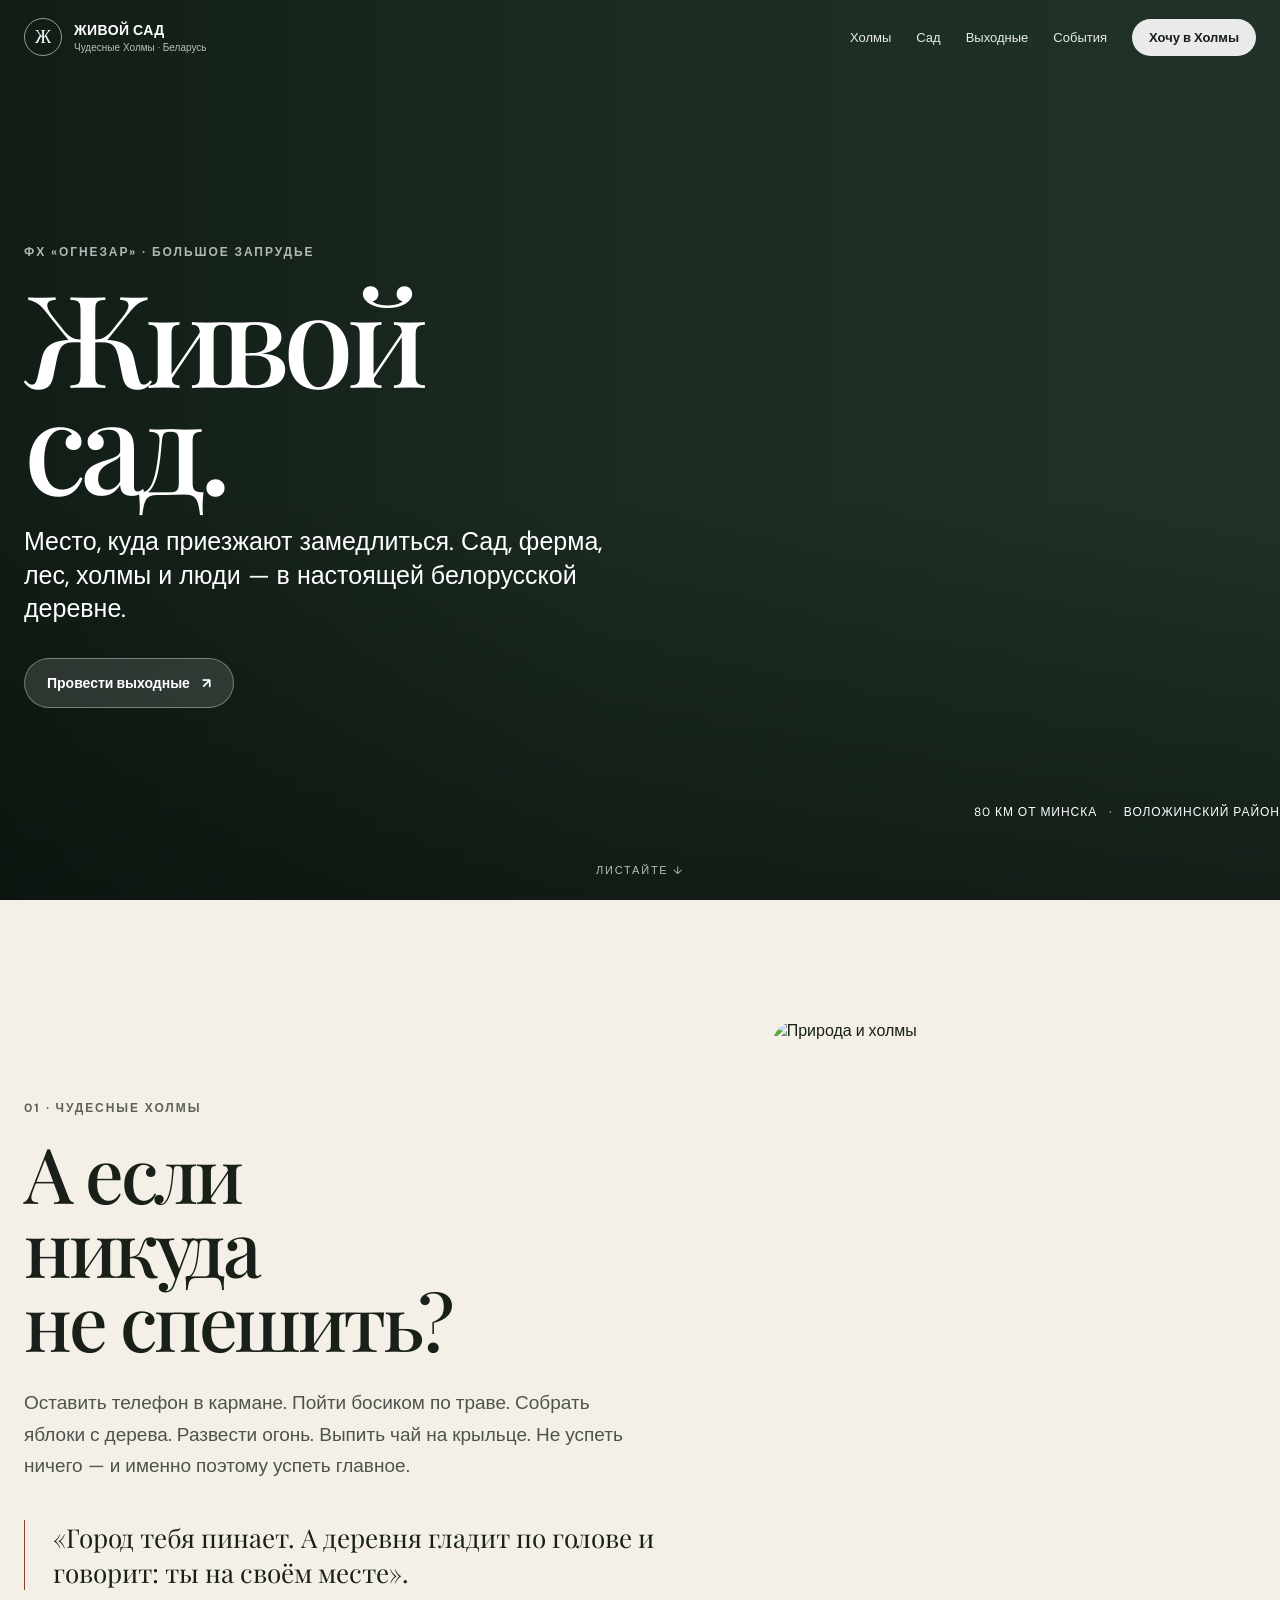
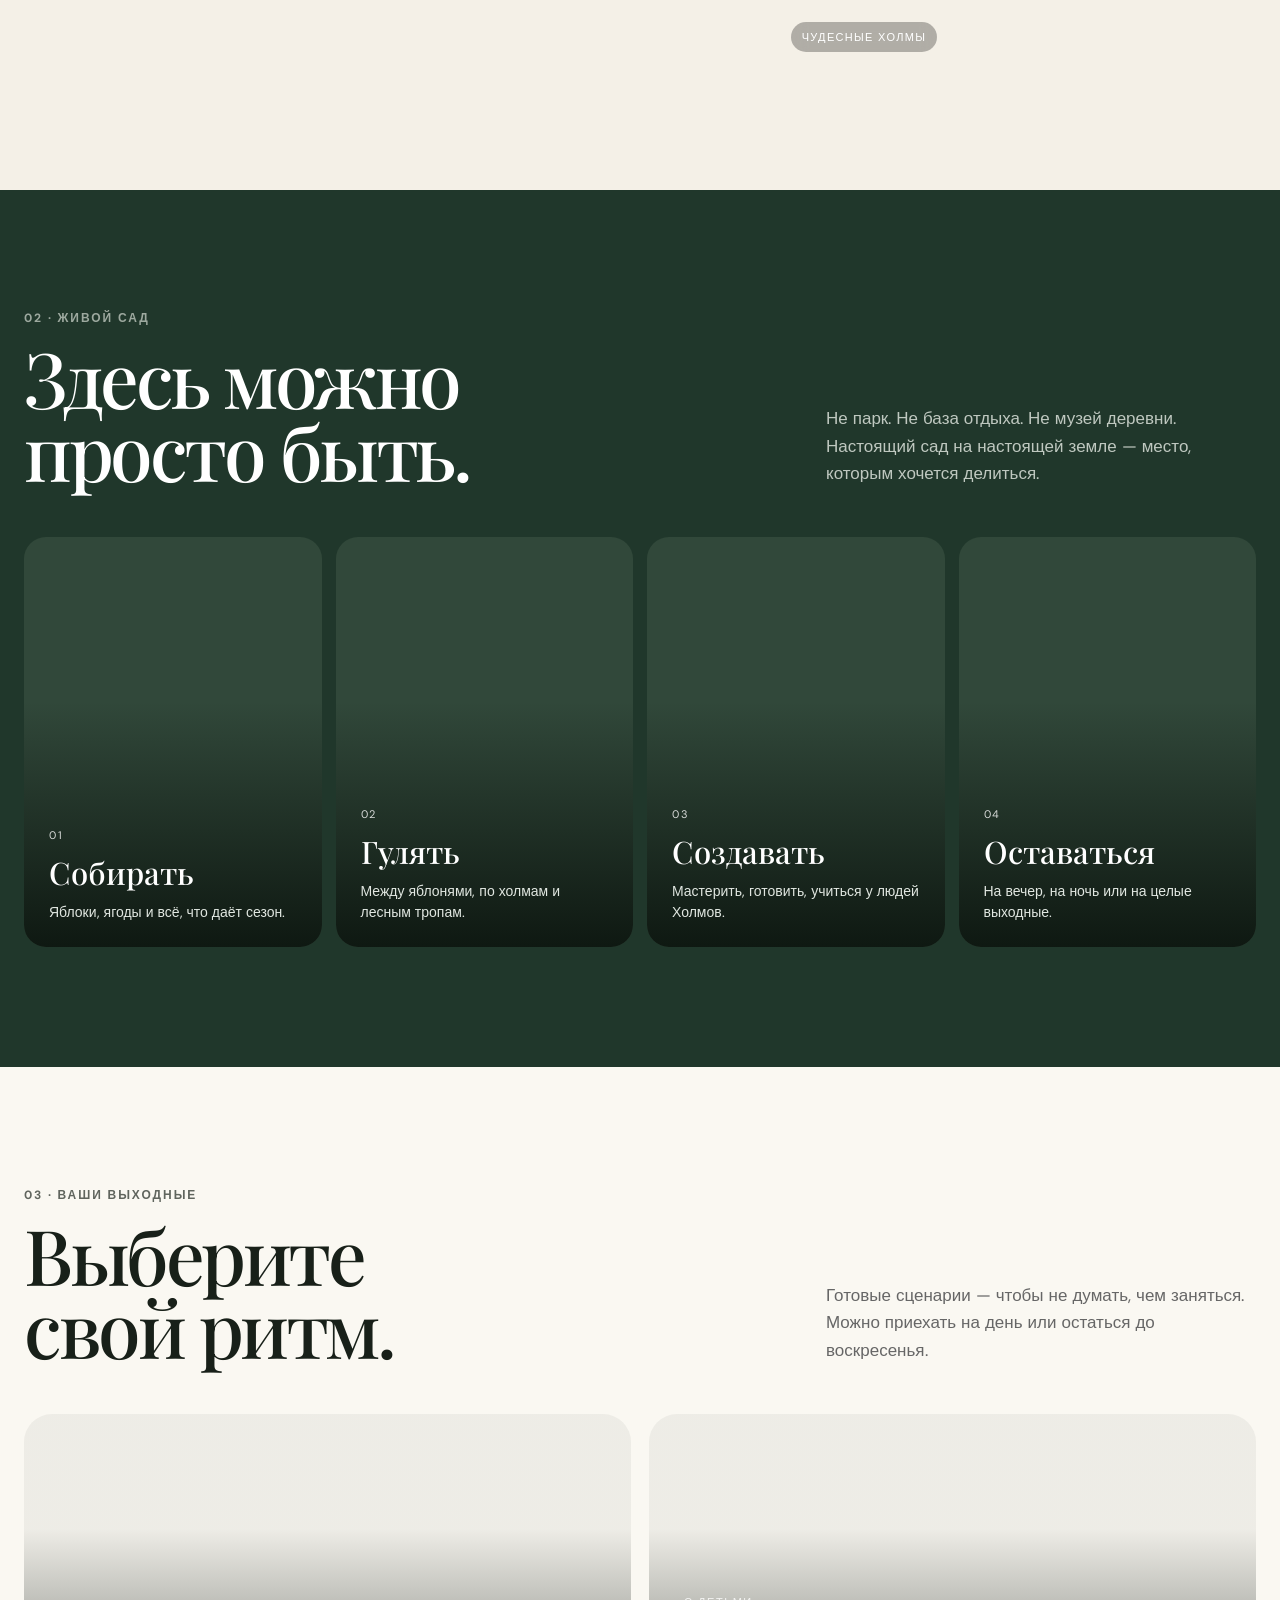
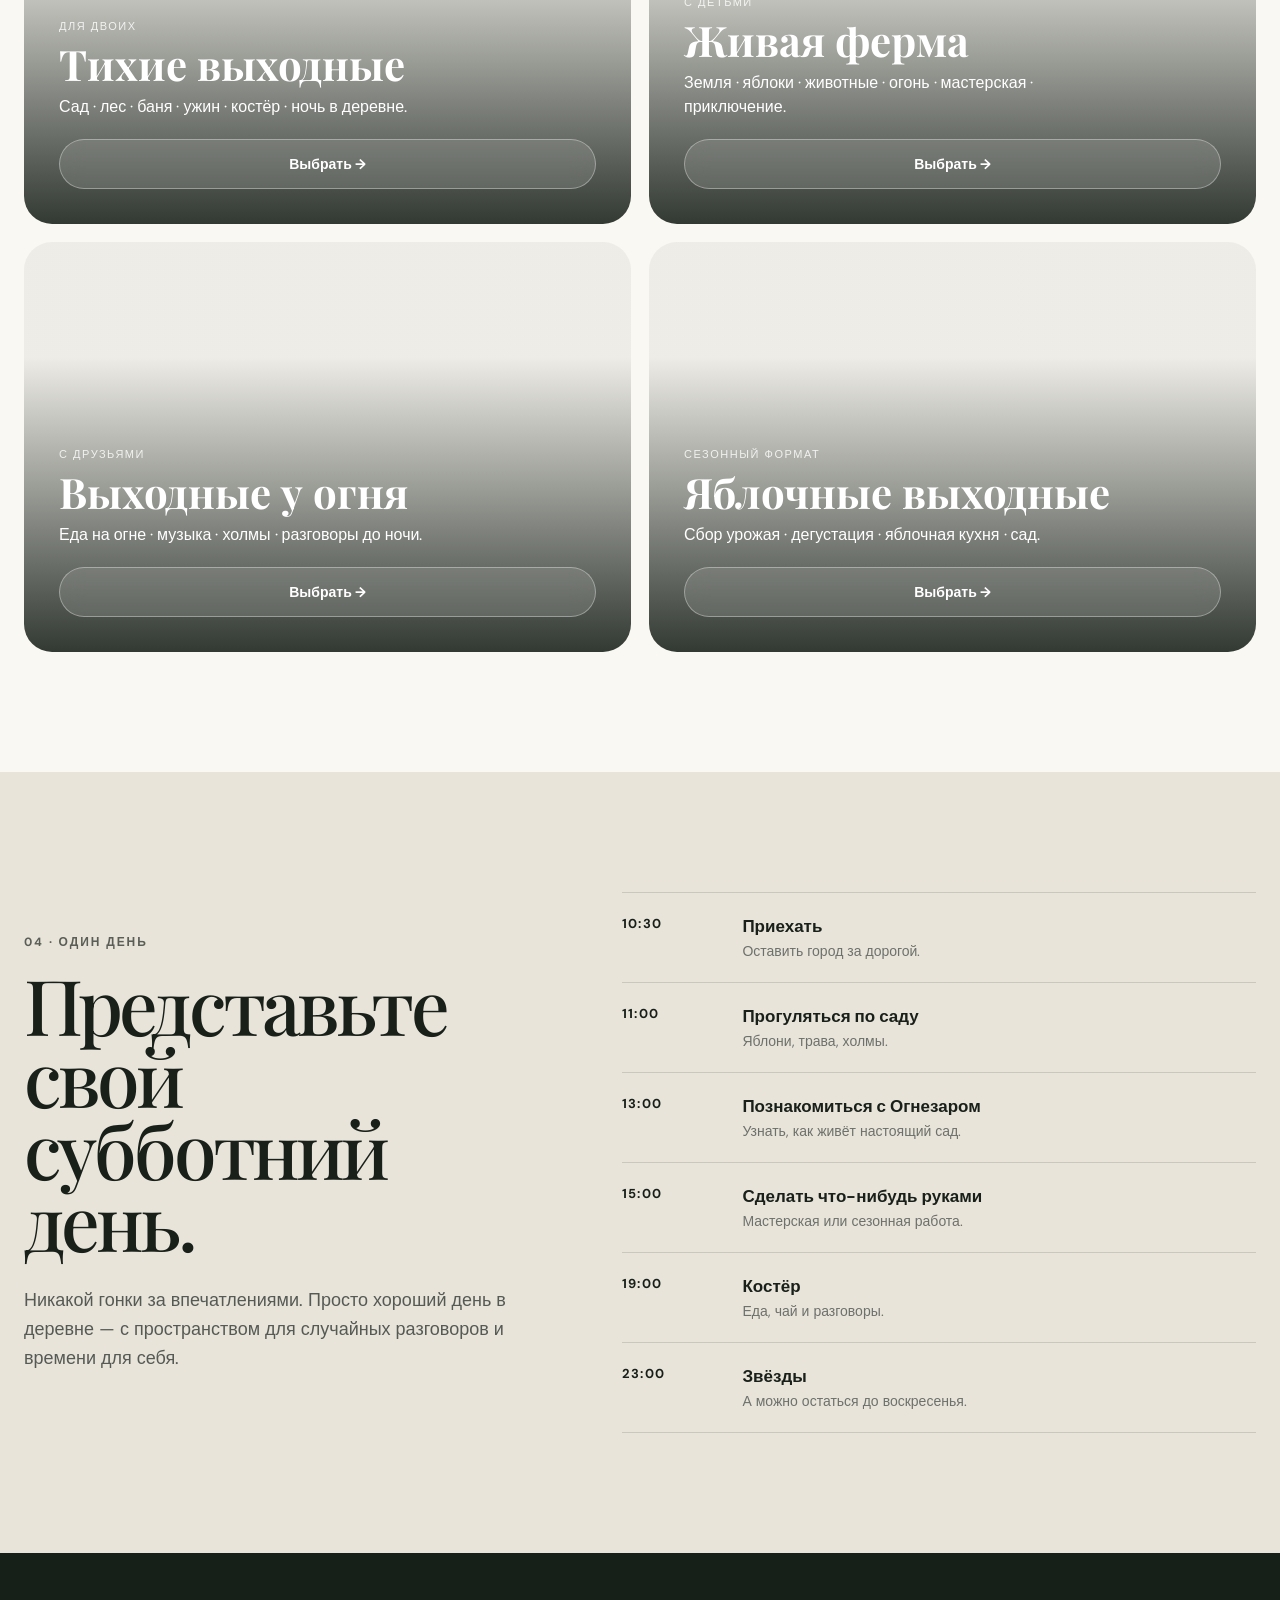
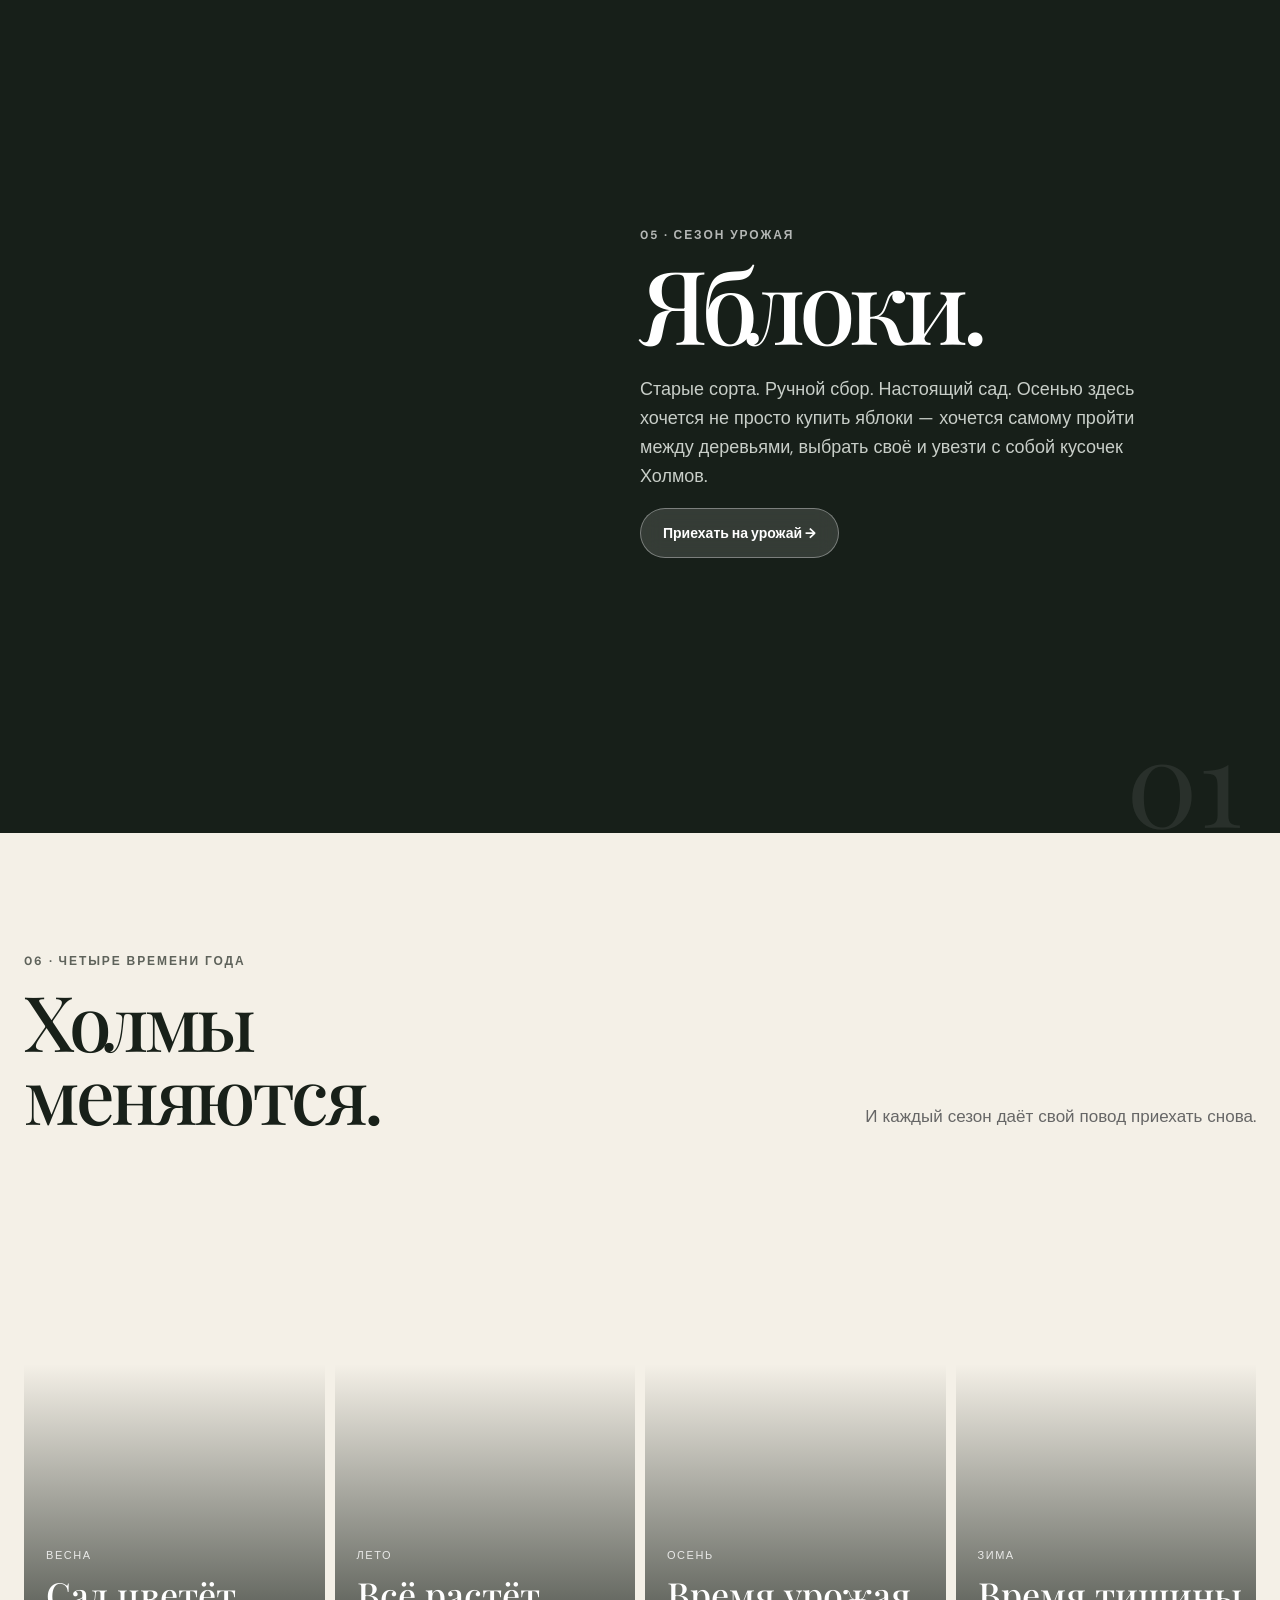
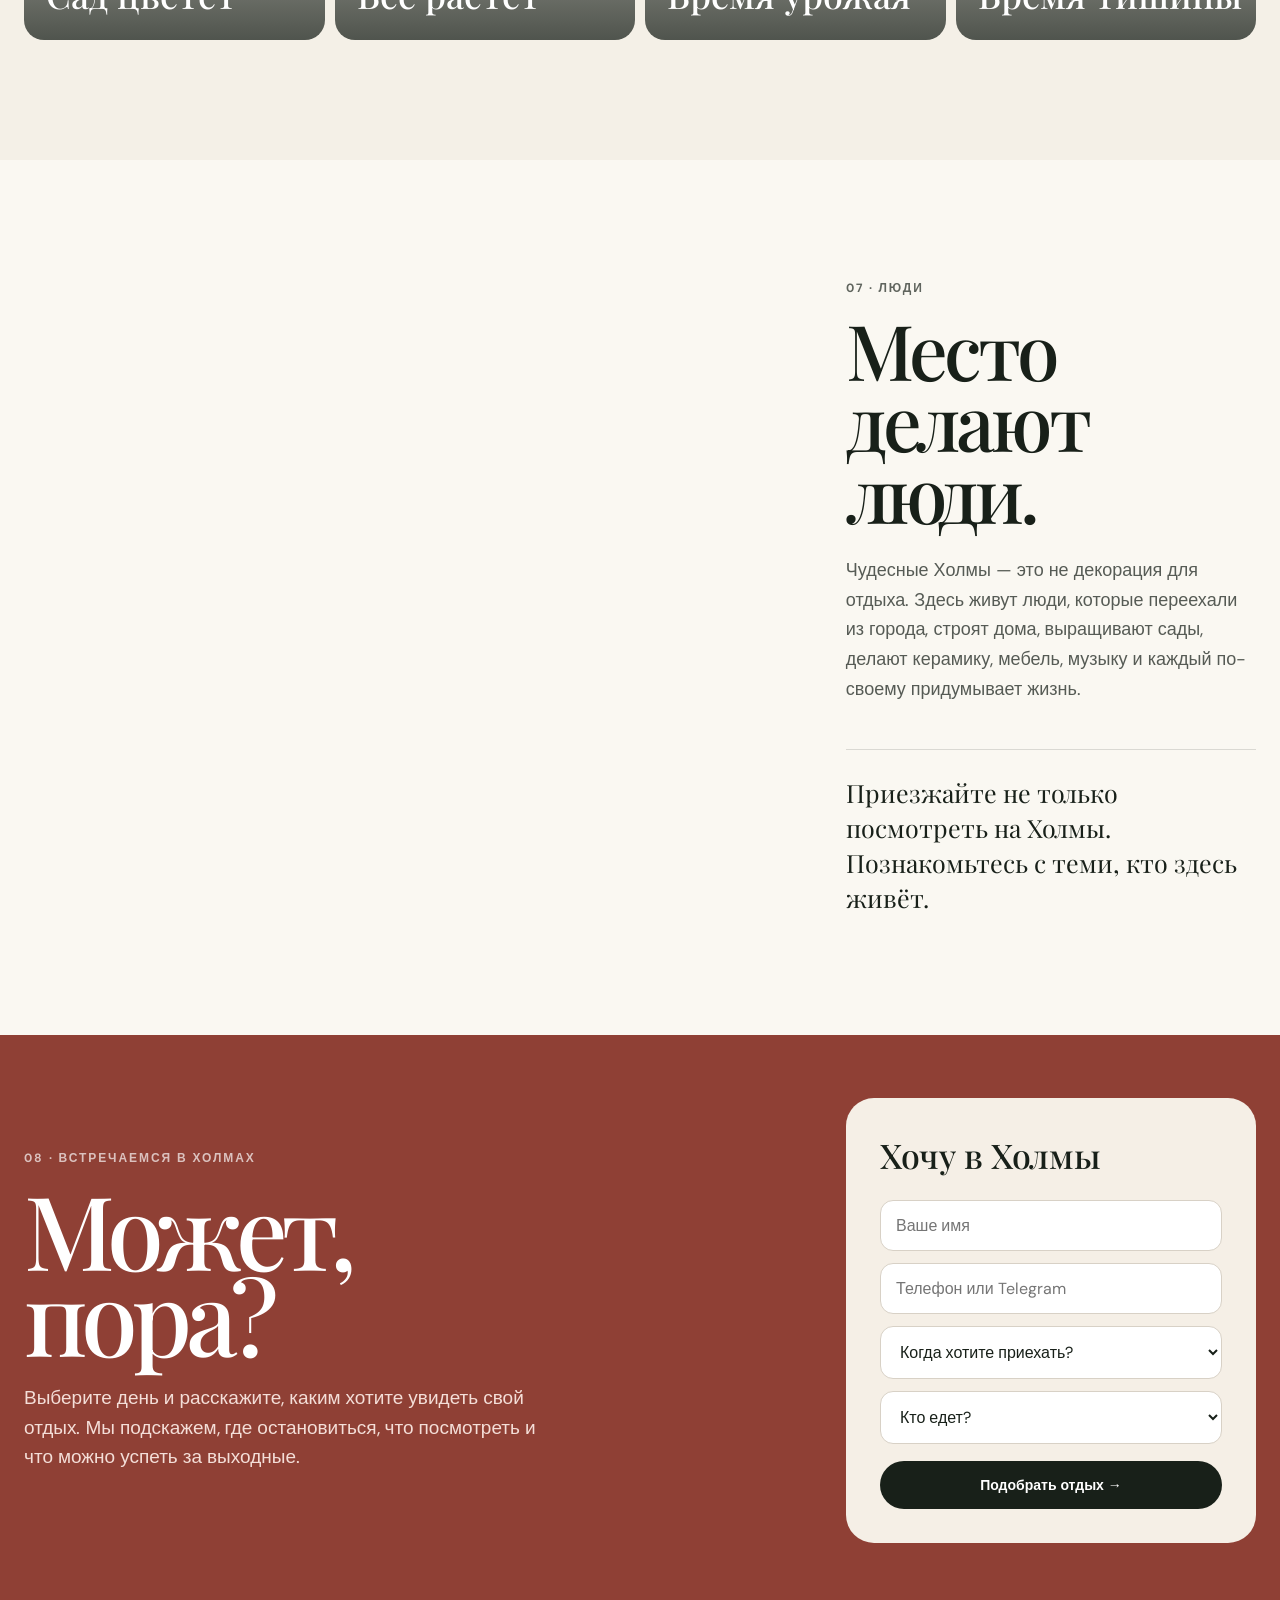
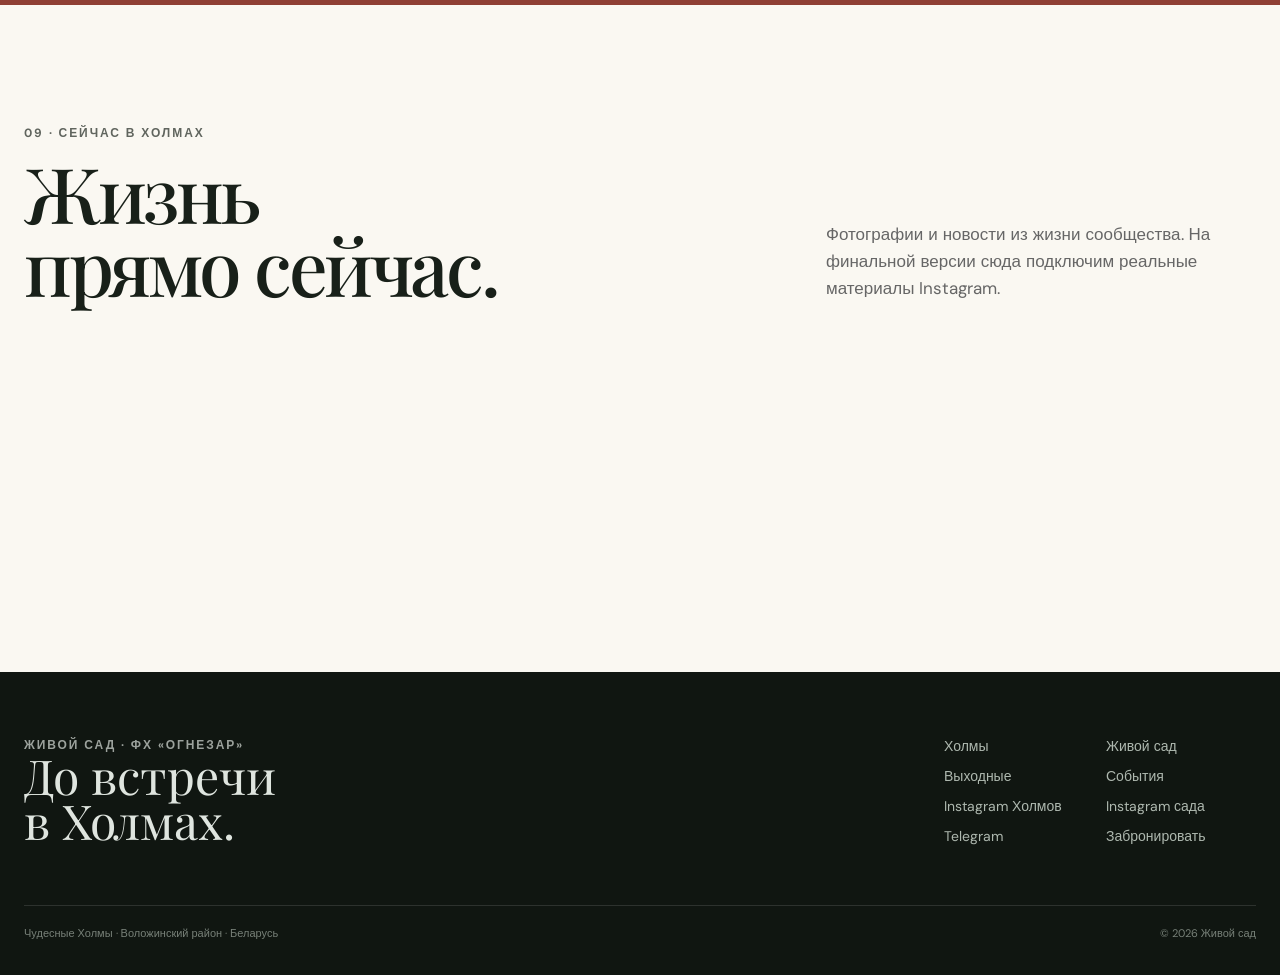
==== index.html @ 3b38394c "Add files via upload" ====
<!DOCTYPE html>
<html lang="ru">
<head>
  <meta charset="UTF-8">
  <meta name="viewport" content="width=device-width, initial-scale=1.0">
  <title>Живой сад — Чудесные Холмы</title>
  <meta name="description" content="Живой сад в Чудесных Холмах. ФХ «Огнезар». Экоотдых, сад, ферма, выходные, события и жизнь белорусской деревни.">
  <link rel="preconnect" href="https://fonts.googleapis.com">
  <link rel="preconnect" href="https://fonts.gstatic.com" crossorigin>
  <link href="https://fonts.googleapis.com/css2?family=DM+Sans:wght@400;500;600;700&family=Manrope:wght@400;500;600;700&family=Playfair+Display:wght@500;600&display=swap" rel="stylesheet">
  <style>
    :root{
      --cream:#f4f0e7;
      --paper:#faf8f2;
      --ink:#182019;
      --green:#20372b;
      --green2:#2e4b39;
      --red:#8f4035;
      --muted:#74766f;
      --line:rgba(24,32,25,.14);
      --white:#fffdf8;
      --radius:28px;
    }
    *{box-sizing:border-box}
    html{scroll-behavior:smooth}
    body{margin:0;background:var(--paper);color:var(--ink);font-family:"DM Sans",Arial,sans-serif}
    a{color:inherit;text-decoration:none}
    img{display:block;width:100%;height:100%;object-fit:cover}
    .container{width:min(1240px,calc(100% - 48px));margin:auto}
    .eyebrow{font-size:12px;letter-spacing:.16em;text-transform:uppercase;font-weight:700;opacity:.68}
    .serif{font-family:"Playfair Display",Georgia,serif}
    .btn{display:inline-flex;align-items:center;justify-content:center;gap:12px;padding:15px 22px;border-radius:999px;border:1px solid transparent;font-weight:700;font-size:14px;transition:.25s}
    .btn-dark{background:var(--ink);color:#fff}
    .btn-dark:hover{transform:translateY(-2px);background:#0f1511}
    .btn-light{background:rgba(255,255,255,.13);border-color:rgba(255,255,255,.35);color:#fff;backdrop-filter:blur(10px)}
    .btn-light:hover{background:#fff;color:var(--ink)}
    .btn-outline{border-color:var(--line)}
    .btn-outline:hover{background:var(--ink);color:#fff}

    header{position:fixed;z-index:20;top:0;left:0;right:0;color:#fff;padding:18px 0;transition:.3s}
    header.scrolled{background:rgba(24,32,25,.94);backdrop-filter:blur(16px);padding:12px 0}
    .nav{display:flex;align-items:center;justify-content:space-between}
    .brand{display:flex;align-items:center;gap:12px}
    .brand-mark{width:38px;height:38px;border:1px solid rgba(255,255,255,.55);border-radius:50%;display:grid;place-items:center;font-family:Georgia,serif;font-size:18px}
    .brand-title{font-size:14px;font-weight:700;letter-spacing:.03em}
    .brand-sub{font-size:10px;opacity:.7;margin-top:2px}
    nav{display:flex;gap:25px;align-items:center;font-size:13px}
    nav a{opacity:.9}
    nav a:hover{opacity:1}
    .nav-cta{padding:10px 17px;border-radius:999px;background:#fff;color:var(--ink);font-weight:700}

    .hero{height:100vh;min-height:680px;position:relative;color:#fff;overflow:hidden;background:#26392e}
    .hero-bg{position:absolute;inset:0;background-image:linear-gradient(90deg,rgba(9,18,12,.73) 0%,rgba(9,18,12,.36) 47%,rgba(9,18,12,.18) 100%),url("https://images.unsplash.com/photo-1725702131100-eaec984eb76c?auto=format&fit=crop&w=2200&q=88");background-size:cover;background-position:center}
    .hero::after{content:"";position:absolute;inset:0;background:linear-gradient(0deg,rgba(8,15,10,.55),transparent 45%)}
    .hero-content{position:relative;z-index:2;height:100%;display:flex;align-items:flex-end;padding-bottom:72px}
    .hero-copy{max-width:780px}
    .hero h1{font-family:"Playfair Display",Georgia,serif;font-size:clamp(68px,10vw,142px);line-height:.83;font-weight:500;letter-spacing:-.055em;margin:22px 0 30px}
    .hero p{font-size:clamp(18px,2vw,25px);line-height:1.35;max-width:590px;margin:0 0 32px}
    .hero-meta{position:absolute;right:0;bottom:80px;z-index:3;display:flex;align-items:center;gap:13px;font-size:12px;letter-spacing:.08em;text-transform:uppercase}
    .scroll{position:absolute;bottom:23px;left:50%;transform:translateX(-50%);z-index:3;font-size:11px;letter-spacing:.16em;text-transform:uppercase;opacity:.7}

    section{padding:120px 0}
    .intro{background:var(--cream)}
    .intro-grid{display:grid;grid-template-columns:1.15fr .85fr;gap:90px;align-items:center}
    .intro h2{font-size:clamp(45px,6vw,84px);line-height:.96;letter-spacing:-.045em;margin:20px 0 30px;font-weight:500}
    .intro p{font-size:19px;line-height:1.65;max-width:630px;color:#4d534d}
    .quote{border-left:1px solid var(--red);padding-left:28px;margin-top:38px;font-family:"Playfair Display",Georgia,serif;font-size:26px;line-height:1.35}
    .intro-photo{height:650px;border-radius:var(--radius);overflow:hidden;position:relative}
    .photo-caption{position:absolute;left:20px;bottom:18px;color:#fff;font-size:11px;letter-spacing:.12em;text-transform:uppercase;background:rgba(0,0,0,.28);padding:8px 11px;border-radius:999px;backdrop-filter:blur(8px)}

    .dark{background:var(--green);color:#fff}
    .dark .eyebrow{color:#d9dfd7}
    .dark .muted{color:#bec8bf}
    .section-head{display:flex;justify-content:space-between;gap:30px;align-items:end;margin-bottom:50px}
    h2.section-title{font-family:"Playfair Display",Georgia,serif;font-size:clamp(46px,6vw,82px);line-height:.95;letter-spacing:-.045em;font-weight:500;margin:15px 0 0}
    .section-intro{max-width:430px;font-size:17px;line-height:1.6;color:#bfc8c0}

    .experience-grid{display:grid;grid-template-columns:repeat(4,1fr);gap:14px}
    .experience-card{min-height:410px;border-radius:22px;overflow:hidden;position:relative;background:#31483a}
    .experience-card::after{content:"";position:absolute;inset:0;background:linear-gradient(0deg,rgba(7,14,9,.82),transparent 60%)}
    .experience-card:nth-child(1){background-image:url("https://images.unsplash.com/photo-1565299624946-b28f40a0ae38?auto=format&fit=crop&w=1000&q=80");background-size:cover;background-position:center}
    .experience-card:nth-child(2){background-image:url("https://images.unsplash.com/photo-1500534623283-312aade485b7?auto=format&fit=crop&w=1000&q=80");background-size:cover;background-position:center}
    .experience-card:nth-child(3){background-image:url("https://images.unsplash.com/photo-1516214104703-d870798883c5?auto=format&fit=crop&w=1000&q=80");background-size:cover;background-position:center}
    .experience-card:nth-child(4){background-image:url("https://images.unsplash.com/photo-1500534314209-a25ddb2bd429?auto=format&fit=crop&w=1000&q=80");background-size:cover;background-position:center}
    .experience-content{position:absolute;z-index:2;bottom:25px;left:25px;right:25px}
    .experience-content h3{font-family:"Playfair Display",Georgia,serif;font-size:31px;font-weight:500;margin:9px 0}
    .experience-content p{margin:0;color:#e1e7e1;line-height:1.45;font-size:14px}

    .weekends{background:var(--paper)}
    .weekend-grid{display:grid;grid-template-columns:repeat(2,1fr);gap:18px}
    .weekend-card{min-height:410px;border-radius:var(--radius);padding:35px;display:flex;flex-direction:column;justify-content:flex-end;position:relative;overflow:hidden;color:#fff}
    .weekend-card::before{content:"";position:absolute;inset:0;background:linear-gradient(0deg,rgba(10,18,12,.83),rgba(10,18,12,.05) 72%)}
    .weekend-card > *{position:relative;z-index:1}
    .weekend-card:nth-child(1){background:url("https://images.unsplash.com/photo-1560807707-8cc77767d783?auto=format&fit=crop&w=1500&q=85") center/cover}
    .weekend-card:nth-child(2){background:url("https://images.unsplash.com/photo-1448375240586-882707db888b?auto=format&fit=crop&w=1500&q=85") center/cover}
    .weekend-card:nth-child(3){background:url("https://images.unsplash.com/photo-1517486808906-6ca8b3f04846?auto=format&fit=crop&w=1500&q=85") center/cover}
    .weekend-card:nth-child(4){background:url("https://images.unsplash.com/photo-1501339847302-ac426a4a7cbb?auto=format&fit=crop&w=1500&q=85") center/cover}
    .tag{font-size:11px;text-transform:uppercase;letter-spacing:.14em;opacity:.82}
    .weekend-card h3{font-family:"Playfair Display",Georgia,serif;font-size:42px;line-height:1;margin:10px 0}
    .weekend-card p{max-width:430px;margin:0 0 20px;line-height:1.5}

    .day{background:#e8e4da}
    .day-grid{display:grid;grid-template-columns:.9fr 1.1fr;gap:80px;align-items:center}
    .day h2{font-family:"Playfair Display",Georgia,serif;font-size:clamp(48px,6vw,80px);font-weight:500;line-height:.94;letter-spacing:-.05em;margin:18px 0 30px}
    .day p{font-size:18px;line-height:1.6;color:#555a54}
    .timeline{border-top:1px solid var(--line)}
    .time-row{display:grid;grid-template-columns:100px 1fr;gap:20px;padding:22px 0;border-bottom:1px solid var(--line)}
    .time{font-weight:700;font-size:13px;letter-spacing:.08em}
    .time-row strong{font-size:17px}
    .time-row span{display:block;color:#6d716b;font-size:14px;margin-top:5px}

    .orchard{background:#171f19;color:#fff;position:relative;overflow:hidden}
    .orchard-grid{display:grid;grid-template-columns:1fr 1fr;min-height:640px;align-items:center}
    .orchard-photo{height:640px;margin-right:70px;background:url("https://images.unsplash.com/photo-1501004318641-b39e6451bec6?auto=format&fit=crop&w=1500&q=85") center/cover;border-radius:0 35px 35px 0}
    .orchard-copy{padding:70px 0}
    .orchard-copy h2{font-family:"Playfair Display",Georgia,serif;font-size:clamp(60px,8vw,112px);line-height:.82;font-weight:500;letter-spacing:-.06em;margin:18px 0 30px}
    .orchard-copy p{font-size:18px;line-height:1.6;color:#c8cec8;max-width:500px}
    .orchard-number{font-size:120px;font-family:"Playfair Display",Georgia,serif;color:rgba(255,255,255,.08);position:absolute;right:3%;bottom:-25px}

    .seasons{background:var(--cream)}
    .season-grid{display:grid;grid-template-columns:repeat(4,1fr);gap:10px}
    .season{height:460px;position:relative;overflow:hidden;border-radius:20px}
    .season::after{content:"";position:absolute;inset:0;background:linear-gradient(0deg,rgba(10,18,12,.7),transparent 60%)}
    .season:nth-child(1){background:url("https://images.unsplash.com/photo-1497250681960-ef046c08a56e?auto=format&fit=crop&w=900&q=85") center/cover}
    .season:nth-child(2){background:url("https://images.unsplash.com/photo-1464822759023-fed622ff2c3b?auto=format&fit=crop&w=900&q=85") center/cover}
    .season:nth-child(3){background:url("https://images.unsplash.com/photo-1501004318641-b39e6451bec6?auto=format&fit=crop&w=900&q=85") center/cover}
    .season:nth-child(4){background:url("https://images.unsplash.com/photo-1470252649378-9c29740c9fa8?auto=format&fit=crop&w=900&q=85") center/cover}
    .season-content{position:absolute;z-index:2;bottom:22px;left:22px;color:#fff}
    .season-content h3{font-family:"Playfair Display",Georgia,serif;font-size:36px;font-weight:500;margin:8px 0 0}

    .people{background:var(--paper)}
    .people-grid{display:grid;grid-template-columns:1.3fr .7fr;gap:60px;align-items:end}
    .people-photo{height:620px;border-radius:28px;overflow:hidden;background:url("https://images.unsplash.com/photo-1507003211169-0a1dd7228f2d?auto=format&fit=crop&w=1200&q=85") center/cover}
    .people-copy h2{font-family:"Playfair Display",Georgia,serif;font-size:clamp(50px,6vw,85px);line-height:.93;font-weight:500;letter-spacing:-.05em;margin:18px 0 28px}
    .people-copy p{font-size:18px;line-height:1.65;color:#565b55}
    .people-note{margin-top:45px;padding-top:25px;border-top:1px solid var(--line);font-family:"Playfair Display",Georgia,serif;font-size:25px;line-height:1.4}

    .join{padding:0;background:var(--red);color:#fff}
    .join-inner{min-height:570px;display:flex;align-items:center;justify-content:space-between;gap:50px}
    .join h2{font-family:"Playfair Display",Georgia,serif;font-size:clamp(58px,8vw,112px);line-height:.84;font-weight:500;letter-spacing:-.06em;margin:20px 0 25px}
    .join p{font-size:19px;line-height:1.55;max-width:540px;color:#f4ded8}
    .join-card{background:#f5efe6;color:var(--ink);width:min(410px,100%);padding:34px;border-radius:28px}
    .join-card h3{font-family:"Playfair Display",Georgia,serif;font-size:34px;font-weight:500;margin:0 0 22px}
    .form-row{margin-bottom:12px}
    .form-row input,.form-row select{width:100%;padding:14px 15px;border:1px solid #d8d1c6;background:#fff;border-radius:13px;font:inherit;color:var(--ink)}
    .join-card .btn{width:100%;margin-top:5px}

    .instagram{background:var(--paper)}
    .insta-grid{display:grid;grid-template-columns:repeat(6,1fr);gap:7px;margin-top:45px}
    .insta-tile{aspect-ratio:1;overflow:hidden;position:relative}
    .insta-tile:nth-child(1){background:url("https://images.unsplash.com/photo-1500530855697-b586d89ba3ee?auto=format&fit=crop&w=700&q=85") center/cover}
    .insta-tile:nth-child(2){background:url("https://images.unsplash.com/photo-1500534314209-a25ddb2bd429?auto=format&fit=crop&w=700&q=85") center/cover}
    .insta-tile:nth-child(3){background:url("https://images.unsplash.com/photo-1516214104703-d870798883c5?auto=format&fit=crop&w=700&q=85") center/cover}
    .insta-tile:nth-child(4){background:url("https://images.unsplash.com/photo-1500534623283-312aade485b7?auto=format&fit=crop&w=700&q=85") center/cover}
    .insta-tile:nth-child(5){background:url("https://images.unsplash.com/photo-1517486808906-6ca8b3f04846?auto=format&fit=crop&w=700&q=85") center/cover}
    .insta-tile:nth-child(6){background:url("https://images.unsplash.com/photo-1441974231531-c6227db76b6e?auto=format&fit=crop&w=700&q=85") center/cover}

    footer{background:#101611;color:#dfe5df;padding:65px 0 35px}
    .footer-top{display:flex;justify-content:space-between;gap:40px;padding-bottom:60px}
    .footer-title{font-family:"Playfair Display",Georgia,serif;font-size:48px;line-height:.95}
    .footer-links{display:grid;grid-template-columns:repeat(2,150px);gap:12px;font-size:14px;color:#aeb8af}
    .footer-links a:hover{color:#fff}
    .footer-bottom{border-top:1px solid rgba(255,255,255,.12);padding-top:20px;display:flex;justify-content:space-between;font-size:11px;color:#778078}

    @media(max-width:900px){
      nav a:not(.nav-cta){display:none}
      .container{width:min(100% - 30px,1240px)}
      section{padding:80px 0}
      .hero{min-height:680px}
      .hero-content{padding-bottom:45px}
      .hero h1{font-size:70px}
      .hero-meta{display:none}
      .intro-grid,.day-grid,.orchard-grid,.people-grid{grid-template-columns:1fr;gap:40px}
      .intro-photo{height:470px}
      .experience-grid{grid-template-columns:1fr 1fr}
      .weekend-grid{grid-template-columns:1fr}
      .orchard-photo{height:430px;margin:0;border-radius:0}
      .orchard-copy{padding:70px 20px 80px}
      .season-grid{grid-template-columns:1fr 1fr}
      .season{height:360px}
      .people-photo{height:470px}
      .join-inner{padding:75px 0;display:grid}
      .insta-grid{grid-template-columns:repeat(3,1fr)}
    }
    @media(max-width:560px){
      .hero h1{font-size:61px}
      .hero p{font-size:18px}
      .experience-grid{grid-template-columns:1fr}
      .experience-card{min-height:300px}
      .season-grid{grid-template-columns:1fr}
      .season{height:360px}
      .section-head{display:block}
      .section-intro{margin-top:22px}
      .footer-top,.footer-bottom{display:block}
      .footer-links{margin-top:30px}
      .footer-bottom div+div{margin-top:12px}
    }
  </style>
</head>
<body>
<header id="header">
  <div class="container nav">
    <a class="brand" href="#">
      <div class="brand-mark">Ж</div>
      <div><div class="brand-title">ЖИВОЙ САД</div><div class="brand-sub">Чудесные Холмы · Беларусь</div></div>
    </a>
    <nav>
      <a href="#holmy">Холмы</a>
      <a href="#sad">Сад</a>
      <a href="#weekends">Выходные</a>
      <a href="#events">События</a>
      <a class="nav-cta" href="#booking">Хочу в Холмы</a>
    </nav>
  </div>
</header>

<main>
  <section class="hero">
    <div class="hero-bg"></div>
    <div class="container hero-content">
      <div class="hero-copy">
        <div class="eyebrow">ФХ «Огнезар» · Большое Запрудье</div>
        <h1>Живой<br>сад.</h1>
        <p>Место, куда приезжают замедлиться. Сад, ферма, лес, холмы и люди — в настоящей белорусской деревне.</p>
        <a class="btn btn-light" href="#weekends">Провести выходные <span>↗</span></a>
      </div>
    </div>
    <div class="hero-meta">80 км от Минска&nbsp;&nbsp; · &nbsp;&nbsp;Воложинский район</div>
    <div class="scroll">Листайте ↓</div>
  </section>

  <section class="intro" id="holmy">
    <div class="container intro-grid">
      <div>
        <div class="eyebrow">01 · Чудесные Холмы</div>
        <h2 class="serif">А если<br>никуда<br>не спешить?</h2>
        <p>Оставить телефон в кармане. Пойти босиком по траве. Собрать яблоки с дерева. Развести огонь. Выпить чай на крыльце. Не успеть ничего — и именно поэтому успеть главное.</p>
        <div class="quote">«Город тебя пинает. А деревня гладит по голове и говорит: ты на своём месте».</div>
      </div>
      <div class="intro-photo">
        <img src="https://images.unsplash.com/photo-1500534623283-312aade485b7?auto=format&fit=crop&w=1400&q=88" alt="Природа и холмы">
        <div class="photo-caption">Чудесные Холмы</div>
      </div>
    </div>
  </section>

  <section class="dark" id="sad">
    <div class="container">
      <div class="section-head">
        <div><div class="eyebrow">02 · Живой сад</div><h2 class="section-title">Здесь можно<br>просто быть.</h2></div>
        <div class="section-intro">Не парк. Не база отдыха. Не музей деревни. Настоящий сад на настоящей земле — место, которым хочется делиться.</div>
      </div>
      <div class="experience-grid">
        <article class="experience-card"><div class="experience-content"><div class="tag">01</div><h3>Собирать</h3><p>Яблоки, ягоды и всё, что даёт сезон.</p></div></article>
        <article class="experience-card"><div class="experience-content"><div class="tag">02</div><h3>Гулять</h3><p>Между яблонями, по холмам и лесным тропам.</p></div></article>
        <article class="experience-card"><div class="experience-content"><div class="tag">03</div><h3>Создавать</h3><p>Мастерить, готовить, учиться у людей Холмов.</p></div></article>
        <article class="experience-card"><div class="experience-content"><div class="tag">04</div><h3>Оставаться</h3><p>На вечер, на ночь или на целые выходные.</p></div></article>
      </div>
    </div>
  </section>

  <section class="weekends" id="weekends">
    <div class="container">
      <div class="section-head">
        <div><div class="eyebrow">03 · Ваши выходные</div><h2 class="section-title">Выберите<br>свой ритм.</h2></div>
        <div class="section-intro" style="color:#666">Готовые сценарии — чтобы не думать, чем заняться. Можно приехать на день или остаться до воскресенья.</div>
      </div>
      <div class="weekend-grid">
        <article class="weekend-card"><div class="tag">Для двоих</div><h3>Тихие выходные</h3><p>Сад · лес · баня · ужин · костёр · ночь в деревне.</p><a class="btn btn-light" href="#booking">Выбрать →</a></article>
        <article class="weekend-card"><div class="tag">С детьми</div><h3>Живая ферма</h3><p>Земля · яблоки · животные · огонь · мастерская · приключение.</p><a class="btn btn-light" href="#booking">Выбрать →</a></article>
        <article class="weekend-card"><div class="tag">С друзьями</div><h3>Выходные у огня</h3><p>Еда на огне · музыка · холмы · разговоры до ночи.</p><a class="btn btn-light" href="#booking">Выбрать →</a></article>
        <article class="weekend-card"><div class="tag">Сезонный формат</div><h3>Яблочные выходные</h3><p>Сбор урожая · дегустация · яблочная кухня · сад.</p><a class="btn btn-light" href="#booking">Выбрать →</a></article>
      </div>
    </div>
  </section>

  <section class="day" id="events">
    <div class="container day-grid">
      <div>
        <div class="eyebrow">04 · Один день</div>
        <h2>Представьте свой субботний день.</h2>
        <p>Никакой гонки за впечатлениями. Просто хороший день в деревне — с пространством для случайных разговоров и времени для себя.</p>
      </div>
      <div class="timeline">
        <div class="time-row"><div class="time">10:30</div><div><strong>Приехать</strong><span>Оставить город за дорогой.</span></div></div>
        <div class="time-row"><div class="time">11:00</div><div><strong>Прогуляться по саду</strong><span>Яблони, трава, холмы.</span></div></div>
        <div class="time-row"><div class="time">13:00</div><div><strong>Познакомиться с Огнезаром</strong><span>Узнать, как живёт настоящий сад.</span></div></div>
        <div class="time-row"><div class="time">15:00</div><div><strong>Сделать что-нибудь руками</strong><span>Мастерская или сезонная работа.</span></div></div>
        <div class="time-row"><div class="time">19:00</div><div><strong>Костёр</strong><span>Еда, чай и разговоры.</span></div></div>
        <div class="time-row"><div class="time">23:00</div><div><strong>Звёзды</strong><span>А можно остаться до воскресенья.</span></div></div>
      </div>
    </div>
  </section>

  <section class="orchard">
    <div class="orchard-grid">
      <div class="orchard-photo"></div>
      <div class="orchard-copy">
        <div class="eyebrow">05 · Сезон урожая</div>
        <h2>Яблоки.</h2>
        <p>Старые сорта. Ручной сбор. Настоящий сад. Осенью здесь хочется не просто купить яблоки — хочется самому пройти между деревьями, выбрать своё и увезти с собой кусочек Холмов.</p>
        <a class="btn btn-light" href="#booking">Приехать на урожай →</a>
      </div>
    </div>
    <div class="orchard-number">01</div>
  </section>

  <section class="seasons">
    <div class="container">
      <div class="section-head">
        <div><div class="eyebrow">06 · Четыре времени года</div><h2 class="section-title">Холмы<br>меняются.</h2></div>
        <div class="section-intro" style="color:#666">И каждый сезон даёт свой повод приехать снова.</div>
      </div>
      <div class="season-grid">
        <div class="season"><div class="season-content"><div class="tag">Весна</div><h3>Сад цветёт</h3></div></div>
        <div class="season"><div class="season-content"><div class="tag">Лето</div><h3>Всё растёт</h3></div></div>
        <div class="season"><div class="season-content"><div class="tag">Осень</div><h3>Время урожая</h3></div></div>
        <div class="season"><div class="season-content"><div class="tag">Зима</div><h3>Время тишины</h3></div></div>
      </div>
    </div>
  </section>

  <section class="people">
    <div class="container people-grid">
      <div class="people-photo"></div>
      <div class="people-copy">
        <div class="eyebrow">07 · Люди</div>
        <h2>Место<br>делают<br>люди.</h2>
        <p>Чудесные Холмы — это не декорация для отдыха. Здесь живут люди, которые переехали из города, строят дома, выращивают сады, делают керамику, мебель, музыку и каждый по-своему придумывает жизнь.</p>
        <div class="people-note">Приезжайте не только посмотреть на Холмы. Познакомьтесь с теми, кто здесь живёт.</div>
      </div>
    </div>
  </section>

  <section class="join" id="booking">
    <div class="container join-inner">
      <div>
        <div class="eyebrow">08 · Встречаемся в Холмах</div>
        <h2>Может,<br>пора?</h2>
        <p>Выберите день и расскажите, каким хотите увидеть свой отдых. Мы подскажем, где остановиться, что посмотреть и что можно успеть за выходные.</p>
      </div>
      <form class="join-card" onsubmit="event.preventDefault(); alert('Спасибо! Это демонстрационная форма. Здесь подключим Telegram / почту / CRM.');">
        <h3>Хочу в Холмы</h3>
        <div class="form-row"><input required placeholder="Ваше имя"></div>
        <div class="form-row"><input required type="tel" placeholder="Телефон или Telegram"></div>
        <div class="form-row"><select><option>Когда хотите приехать?</option><option>На день</option><option>На выходные</option><option>На несколько дней</option></select></div>
        <div class="form-row"><select><option>Кто едет?</option><option>Двое</option><option>Семья с детьми</option><option>Друзья</option><option>Компания</option></select></div>
        <button class="btn btn-dark" type="submit">Подобрать отдых →</button>
      </form>
    </div>
  </section>

  <section class="instagram">
    <div class="container">
      <div class="section-head">
        <div><div class="eyebrow">09 · Сейчас в Холмах</div><h2 class="section-title">Жизнь<br>прямо сейчас.</h2></div>
        <div class="section-intro" style="color:#666">Фотографии и новости из жизни сообщества. На финальной версии сюда подключим реальные материалы Instagram.</div>
      </div>
      <div class="insta-grid">
        <a class="insta-tile" href="https://www.instagram.com/chudesnye.holmy/" target="_blank" aria-label="Чудесные Холмы"></a>
        <a class="insta-tile" href="https://www.instagram.com/chudesnye.holmy/" target="_blank"></a>
        <a class="insta-tile" href="https://www.instagram.com/zhyvy.sad/" target="_blank"></a>
        <a class="insta-tile" href="https://www.instagram.com/zhyvy.sad/" target="_blank"></a>
        <a class="insta-tile" href="https://www.instagram.com/chudesnye.holmy/" target="_blank"></a>
        <a class="insta-tile" href="https://www.instagram.com/chudesnye.holmy/" target="_blank"></a>
      </div>
    </div>
  </section>
</main>

<footer>
  <div class="container">
    <div class="footer-top">
      <div>
        <div class="eyebrow">Живой сад · ФХ «Огнезар»</div>
        <div class="footer-title serif">До встречи<br>в Холмах.</div>
      </div>
      <div class="footer-links">
        <a href="#holmy">Холмы</a><a href="#sad">Живой сад</a>
        <a href="#weekends">Выходные</a><a href="#events">События</a>
        <a href="https://www.instagram.com/chudesnye.holmy/" target="_blank">Instagram Холмов</a>
        <a href="https://www.instagram.com/zhyvy.sad/" target="_blank">Instagram сада</a>
        <a href="https://t.me/izobilieholmov" target="_blank">Telegram</a><a href="#booking">Забронировать</a>
      </div>
    </div>
    <div class="footer-bottom"><div>Чудесные Холмы · Воложинский район · Беларусь</div><div>© 2026 Живой сад</div></div>
  </div>
</footer>

<script>
  const header=document.getElementById('header');
  window.addEventListener('scroll',()=>header.classList.toggle('scrolled',window.scrollY>40));
</script>
</body>
</html>
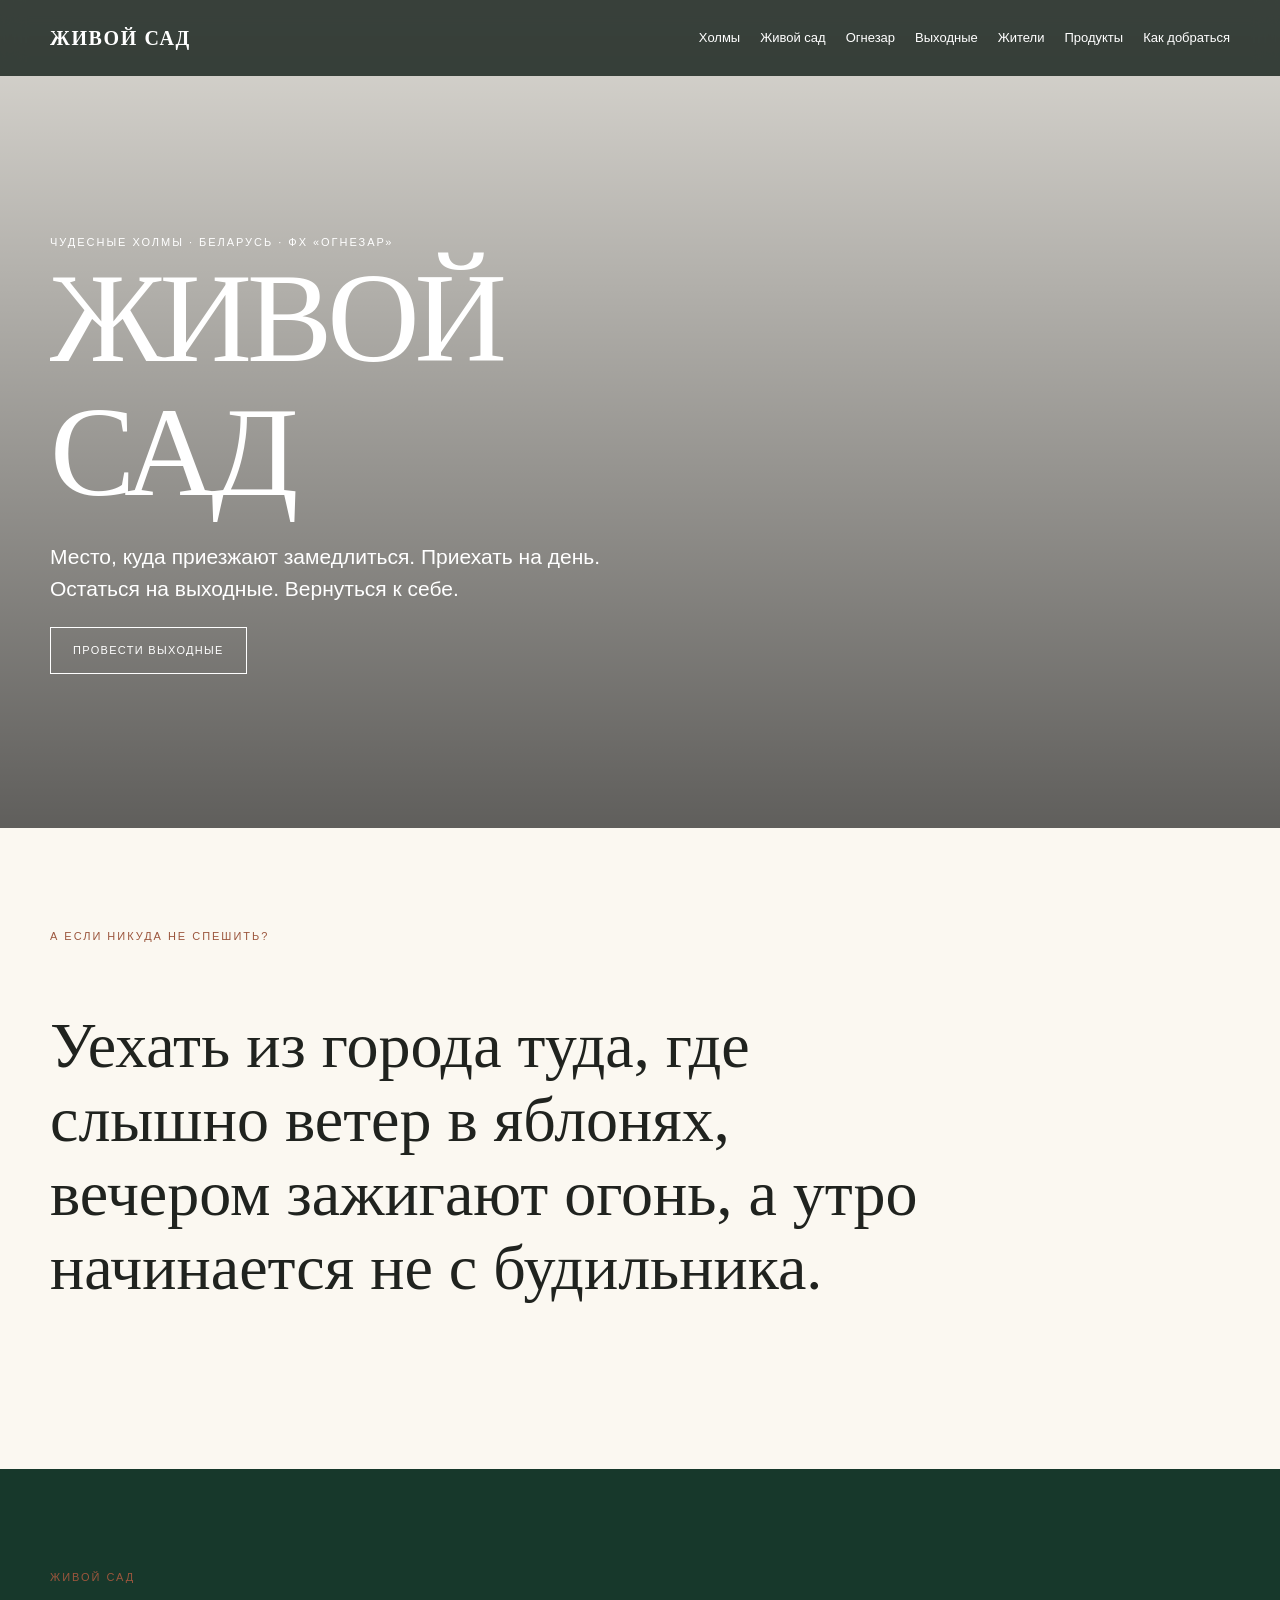
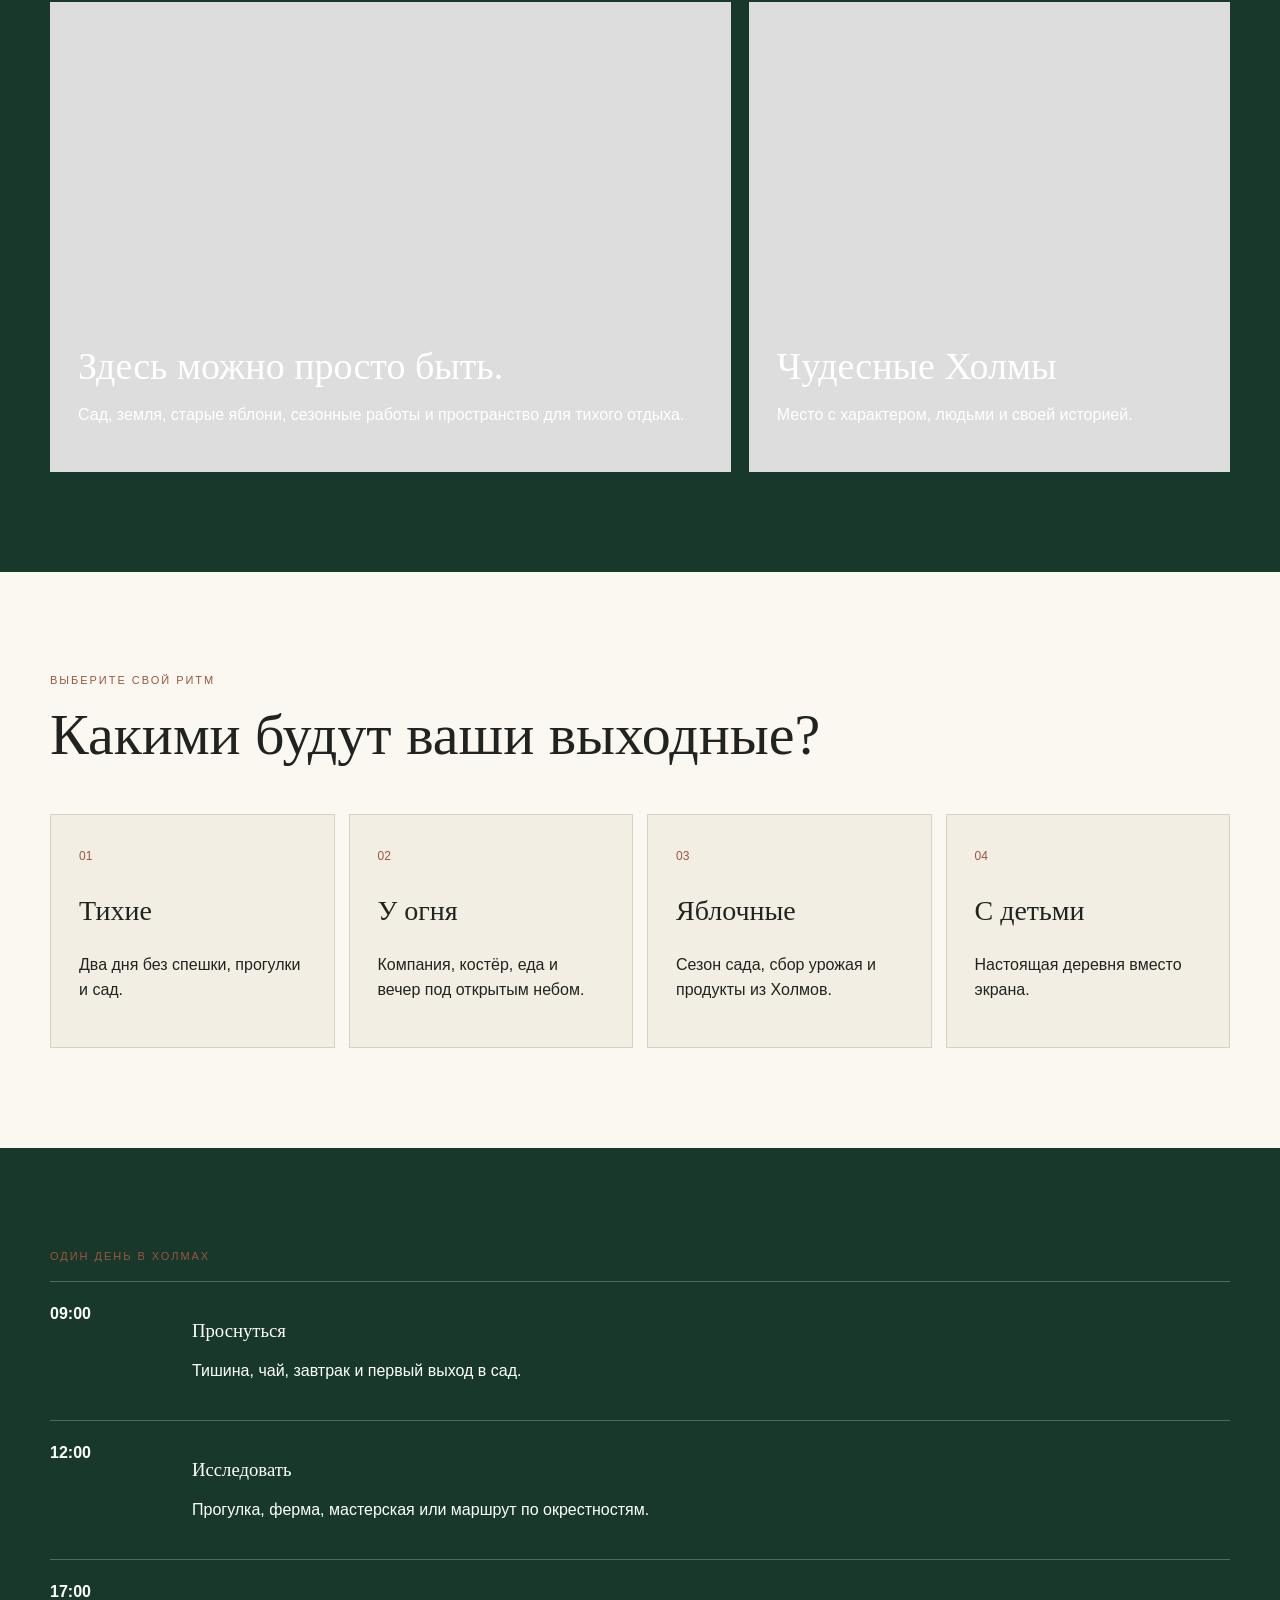
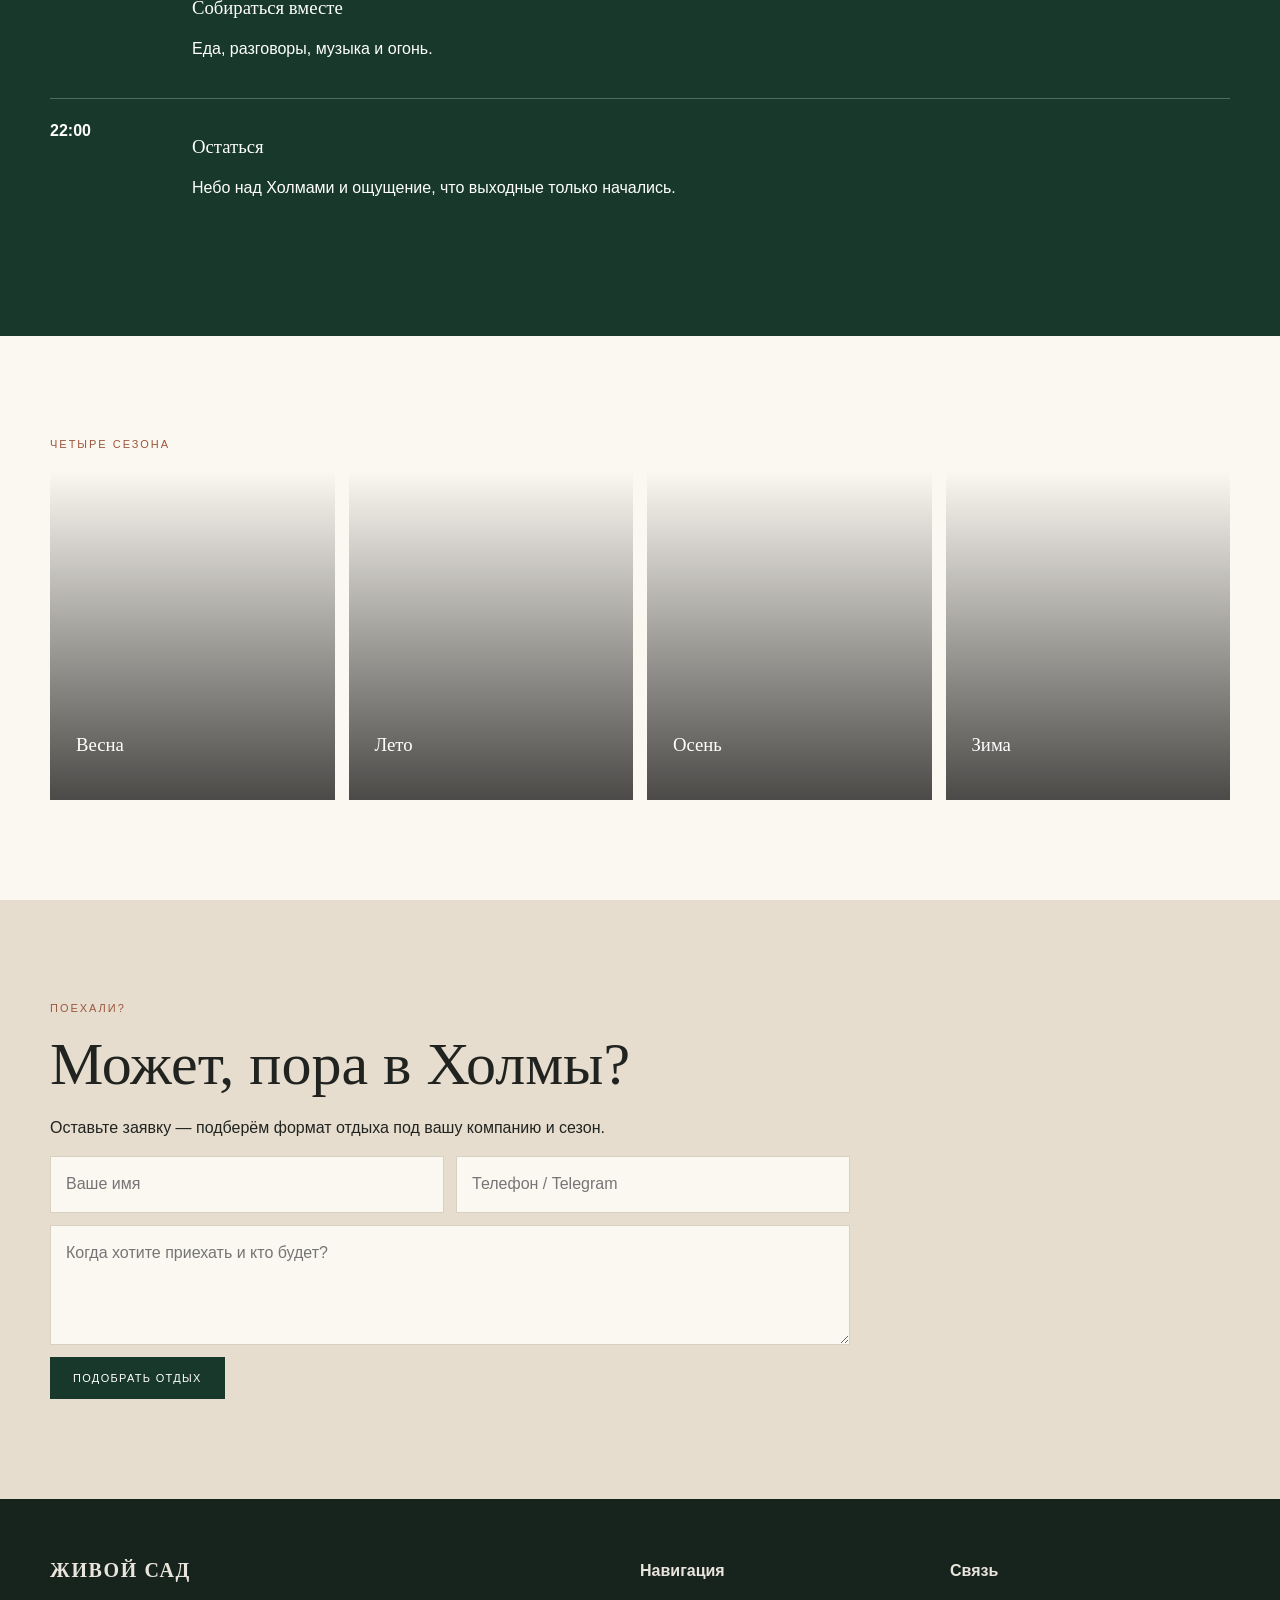
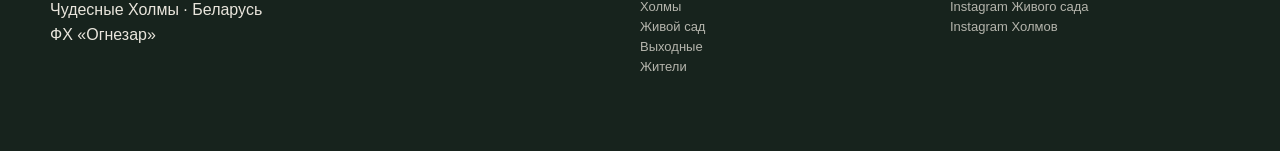
==== commit 3ed0517e: "Add files via upload" ====
--- a/index.html
+++ b/index.html
@@ -1,395 +1,11 @@
-<!DOCTYPE html>
-<html lang="ru">
-<head>
-  <meta charset="UTF-8">
-  <meta name="viewport" content="width=device-width, initial-scale=1.0">
-  <title>Живой сад — Чудесные Холмы</title>
-  <meta name="description" content="Живой сад в Чудесных Холмах. ФХ «Огнезар». Экоотдых, сад, ферма, выходные, события и жизнь белорусской деревни.">
-  <link rel="preconnect" href="https://fonts.googleapis.com">
-  <link rel="preconnect" href="https://fonts.gstatic.com" crossorigin>
-  <link href="https://fonts.googleapis.com/css2?family=DM+Sans:wght@400;500;600;700&family=Manrope:wght@400;500;600;700&family=Playfair+Display:wght@500;600&display=swap" rel="stylesheet">
-  <style>
-    :root{
-      --cream:#f4f0e7;
-      --paper:#faf8f2;
-      --ink:#182019;
-      --green:#20372b;
-      --green2:#2e4b39;
-      --red:#8f4035;
-      --muted:#74766f;
-      --line:rgba(24,32,25,.14);
-      --white:#fffdf8;
-      --radius:28px;
-    }
-    *{box-sizing:border-box}
-    html{scroll-behavior:smooth}
-    body{margin:0;background:var(--paper);color:var(--ink);font-family:"DM Sans",Arial,sans-serif}
-    a{color:inherit;text-decoration:none}
-    img{display:block;width:100%;height:100%;object-fit:cover}
-    .container{width:min(1240px,calc(100% - 48px));margin:auto}
-    .eyebrow{font-size:12px;letter-spacing:.16em;text-transform:uppercase;font-weight:700;opacity:.68}
-    .serif{font-family:"Playfair Display",Georgia,serif}
-    .btn{display:inline-flex;align-items:center;justify-content:center;gap:12px;padding:15px 22px;border-radius:999px;border:1px solid transparent;font-weight:700;font-size:14px;transition:.25s}
-    .btn-dark{background:var(--ink);color:#fff}
-    .btn-dark:hover{transform:translateY(-2px);background:#0f1511}
-    .btn-light{background:rgba(255,255,255,.13);border-color:rgba(255,255,255,.35);color:#fff;backdrop-filter:blur(10px)}
-    .btn-light:hover{background:#fff;color:var(--ink)}
-    .btn-outline{border-color:var(--line)}
-    .btn-outline:hover{background:var(--ink);color:#fff}
-
-    header{position:fixed;z-index:20;top:0;left:0;right:0;color:#fff;padding:18px 0;transition:.3s}
-    header.scrolled{background:rgba(24,32,25,.94);backdrop-filter:blur(16px);padding:12px 0}
-    .nav{display:flex;align-items:center;justify-content:space-between}
-    .brand{display:flex;align-items:center;gap:12px}
-    .brand-mark{width:38px;height:38px;border:1px solid rgba(255,255,255,.55);border-radius:50%;display:grid;place-items:center;font-family:Georgia,serif;font-size:18px}
-    .brand-title{font-size:14px;font-weight:700;letter-spacing:.03em}
-    .brand-sub{font-size:10px;opacity:.7;margin-top:2px}
-    nav{display:flex;gap:25px;align-items:center;font-size:13px}
-    nav a{opacity:.9}
-    nav a:hover{opacity:1}
-    .nav-cta{padding:10px 17px;border-radius:999px;background:#fff;color:var(--ink);font-weight:700}
-
-    .hero{height:100vh;min-height:680px;position:relative;color:#fff;overflow:hidden;background:#26392e}
-    .hero-bg{position:absolute;inset:0;background-image:linear-gradient(90deg,rgba(9,18,12,.73) 0%,rgba(9,18,12,.36) 47%,rgba(9,18,12,.18) 100%),url("https://images.unsplash.com/photo-1725702131100-eaec984eb76c?auto=format&fit=crop&w=2200&q=88");background-size:cover;background-position:center}
-    .hero::after{content:"";position:absolute;inset:0;background:linear-gradient(0deg,rgba(8,15,10,.55),transparent 45%)}
-    .hero-content{position:relative;z-index:2;height:100%;display:flex;align-items:flex-end;padding-bottom:72px}
-    .hero-copy{max-width:780px}
-    .hero h1{font-family:"Playfair Display",Georgia,serif;font-size:clamp(68px,10vw,142px);line-height:.83;font-weight:500;letter-spacing:-.055em;margin:22px 0 30px}
-    .hero p{font-size:clamp(18px,2vw,25px);line-height:1.35;max-width:590px;margin:0 0 32px}
-    .hero-meta{position:absolute;right:0;bottom:80px;z-index:3;display:flex;align-items:center;gap:13px;font-size:12px;letter-spacing:.08em;text-transform:uppercase}
-    .scroll{position:absolute;bottom:23px;left:50%;transform:translateX(-50%);z-index:3;font-size:11px;letter-spacing:.16em;text-transform:uppercase;opacity:.7}
-
-    section{padding:120px 0}
-    .intro{background:var(--cream)}
-    .intro-grid{display:grid;grid-template-columns:1.15fr .85fr;gap:90px;align-items:center}
-    .intro h2{font-size:clamp(45px,6vw,84px);line-height:.96;letter-spacing:-.045em;margin:20px 0 30px;font-weight:500}
-    .intro p{font-size:19px;line-height:1.65;max-width:630px;color:#4d534d}
-    .quote{border-left:1px solid var(--red);padding-left:28px;margin-top:38px;font-family:"Playfair Display",Georgia,serif;font-size:26px;line-height:1.35}
-    .intro-photo{height:650px;border-radius:var(--radius);overflow:hidden;position:relative}
-    .photo-caption{position:absolute;left:20px;bottom:18px;color:#fff;font-size:11px;letter-spacing:.12em;text-transform:uppercase;background:rgba(0,0,0,.28);padding:8px 11px;border-radius:999px;backdrop-filter:blur(8px)}
-
-    .dark{background:var(--green);color:#fff}
-    .dark .eyebrow{color:#d9dfd7}
-    .dark .muted{color:#bec8bf}
-    .section-head{display:flex;justify-content:space-between;gap:30px;align-items:end;margin-bottom:50px}
-    h2.section-title{font-family:"Playfair Display",Georgia,serif;font-size:clamp(46px,6vw,82px);line-height:.95;letter-spacing:-.045em;font-weight:500;margin:15px 0 0}
-    .section-intro{max-width:430px;font-size:17px;line-height:1.6;color:#bfc8c0}
-
-    .experience-grid{display:grid;grid-template-columns:repeat(4,1fr);gap:14px}
-    .experience-card{min-height:410px;border-radius:22px;overflow:hidden;position:relative;background:#31483a}
-    .experience-card::after{content:"";position:absolute;inset:0;background:linear-gradient(0deg,rgba(7,14,9,.82),transparent 60%)}
-    .experience-card:nth-child(1){background-image:url("https://images.unsplash.com/photo-1565299624946-b28f40a0ae38?auto=format&fit=crop&w=1000&q=80");background-size:cover;background-position:center}
-    .experience-card:nth-child(2){background-image:url("https://images.unsplash.com/photo-1500534623283-312aade485b7?auto=format&fit=crop&w=1000&q=80");background-size:cover;background-position:center}
-    .experience-card:nth-child(3){background-image:url("https://images.unsplash.com/photo-1516214104703-d870798883c5?auto=format&fit=crop&w=1000&q=80");background-size:cover;background-position:center}
-    .experience-card:nth-child(4){background-image:url("https://images.unsplash.com/photo-1500534314209-a25ddb2bd429?auto=format&fit=crop&w=1000&q=80");background-size:cover;background-position:center}
-    .experience-content{position:absolute;z-index:2;bottom:25px;left:25px;right:25px}
-    .experience-content h3{font-family:"Playfair Display",Georgia,serif;font-size:31px;font-weight:500;margin:9px 0}
-    .experience-content p{margin:0;color:#e1e7e1;line-height:1.45;font-size:14px}
-
-    .weekends{background:var(--paper)}
-    .weekend-grid{display:grid;grid-template-columns:repeat(2,1fr);gap:18px}
-    .weekend-card{min-height:410px;border-radius:var(--radius);padding:35px;display:flex;flex-direction:column;justify-content:flex-end;position:relative;overflow:hidden;color:#fff}
-    .weekend-card::before{content:"";position:absolute;inset:0;background:linear-gradient(0deg,rgba(10,18,12,.83),rgba(10,18,12,.05) 72%)}
-    .weekend-card > *{position:relative;z-index:1}
-    .weekend-card:nth-child(1){background:url("https://images.unsplash.com/photo-1560807707-8cc77767d783?auto=format&fit=crop&w=1500&q=85") center/cover}
-    .weekend-card:nth-child(2){background:url("https://images.unsplash.com/photo-1448375240586-882707db888b?auto=format&fit=crop&w=1500&q=85") center/cover}
-    .weekend-card:nth-child(3){background:url("https://images.unsplash.com/photo-1517486808906-6ca8b3f04846?auto=format&fit=crop&w=1500&q=85") center/cover}
-    .weekend-card:nth-child(4){background:url("https://images.unsplash.com/photo-1501339847302-ac426a4a7cbb?auto=format&fit=crop&w=1500&q=85") center/cover}
-    .tag{font-size:11px;text-transform:uppercase;letter-spacing:.14em;opacity:.82}
-    .weekend-card h3{font-family:"Playfair Display",Georgia,serif;font-size:42px;line-height:1;margin:10px 0}
-    .weekend-card p{max-width:430px;margin:0 0 20px;line-height:1.5}
-
-    .day{background:#e8e4da}
-    .day-grid{display:grid;grid-template-columns:.9fr 1.1fr;gap:80px;align-items:center}
-    .day h2{font-family:"Playfair Display",Georgia,serif;font-size:clamp(48px,6vw,80px);font-weight:500;line-height:.94;letter-spacing:-.05em;margin:18px 0 30px}
-    .day p{font-size:18px;line-height:1.6;color:#555a54}
-    .timeline{border-top:1px solid var(--line)}
-    .time-row{display:grid;grid-template-columns:100px 1fr;gap:20px;padding:22px 0;border-bottom:1px solid var(--line)}
-    .time{font-weight:700;font-size:13px;letter-spacing:.08em}
-    .time-row strong{font-size:17px}
-    .time-row span{display:block;color:#6d716b;font-size:14px;margin-top:5px}
-
-    .orchard{background:#171f19;color:#fff;position:relative;overflow:hidden}
-    .orchard-grid{display:grid;grid-template-columns:1fr 1fr;min-height:640px;align-items:center}
-    .orchard-photo{height:640px;margin-right:70px;background:url("https://images.unsplash.com/photo-1501004318641-b39e6451bec6?auto=format&fit=crop&w=1500&q=85") center/cover;border-radius:0 35px 35px 0}
-    .orchard-copy{padding:70px 0}
-    .orchard-copy h2{font-family:"Playfair Display",Georgia,serif;font-size:clamp(60px,8vw,112px);line-height:.82;font-weight:500;letter-spacing:-.06em;margin:18px 0 30px}
-    .orchard-copy p{font-size:18px;line-height:1.6;color:#c8cec8;max-width:500px}
-    .orchard-number{font-size:120px;font-family:"Playfair Display",Georgia,serif;color:rgba(255,255,255,.08);position:absolute;right:3%;bottom:-25px}
-
-    .seasons{background:var(--cream)}
-    .season-grid{display:grid;grid-template-columns:repeat(4,1fr);gap:10px}
-    .season{height:460px;position:relative;overflow:hidden;border-radius:20px}
-    .season::after{content:"";position:absolute;inset:0;background:linear-gradient(0deg,rgba(10,18,12,.7),transparent 60%)}
-    .season:nth-child(1){background:url("https://images.unsplash.com/photo-1497250681960-ef046c08a56e?auto=format&fit=crop&w=900&q=85") center/cover}
-    .season:nth-child(2){background:url("https://images.unsplash.com/photo-1464822759023-fed622ff2c3b?auto=format&fit=crop&w=900&q=85") center/cover}
-    .season:nth-child(3){background:url("https://images.unsplash.com/photo-1501004318641-b39e6451bec6?auto=format&fit=crop&w=900&q=85") center/cover}
-    .season:nth-child(4){background:url("https://images.unsplash.com/photo-1470252649378-9c29740c9fa8?auto=format&fit=crop&w=900&q=85") center/cover}
-    .season-content{position:absolute;z-index:2;bottom:22px;left:22px;color:#fff}
-    .season-content h3{font-family:"Playfair Display",Georgia,serif;font-size:36px;font-weight:500;margin:8px 0 0}
-
-    .people{background:var(--paper)}
-    .people-grid{display:grid;grid-template-columns:1.3fr .7fr;gap:60px;align-items:end}
-    .people-photo{height:620px;border-radius:28px;overflow:hidden;background:url("https://images.unsplash.com/photo-1507003211169-0a1dd7228f2d?auto=format&fit=crop&w=1200&q=85") center/cover}
-    .people-copy h2{font-family:"Playfair Display",Georgia,serif;font-size:clamp(50px,6vw,85px);line-height:.93;font-weight:500;letter-spacing:-.05em;margin:18px 0 28px}
-    .people-copy p{font-size:18px;line-height:1.65;color:#565b55}
-    .people-note{margin-top:45px;padding-top:25px;border-top:1px solid var(--line);font-family:"Playfair Display",Georgia,serif;font-size:25px;line-height:1.4}
-
-    .join{padding:0;background:var(--red);color:#fff}
-    .join-inner{min-height:570px;display:flex;align-items:center;justify-content:space-between;gap:50px}
-    .join h2{font-family:"Playfair Display",Georgia,serif;font-size:clamp(58px,8vw,112px);line-height:.84;font-weight:500;letter-spacing:-.06em;margin:20px 0 25px}
-    .join p{font-size:19px;line-height:1.55;max-width:540px;color:#f4ded8}
-    .join-card{background:#f5efe6;color:var(--ink);width:min(410px,100%);padding:34px;border-radius:28px}
-    .join-card h3{font-family:"Playfair Display",Georgia,serif;font-size:34px;font-weight:500;margin:0 0 22px}
-    .form-row{margin-bottom:12px}
-    .form-row input,.form-row select{width:100%;padding:14px 15px;border:1px solid #d8d1c6;background:#fff;border-radius:13px;font:inherit;color:var(--ink)}
-    .join-card .btn{width:100%;margin-top:5px}
-
-    .instagram{background:var(--paper)}
-    .insta-grid{display:grid;grid-template-columns:repeat(6,1fr);gap:7px;margin-top:45px}
-    .insta-tile{aspect-ratio:1;overflow:hidden;position:relative}
-    .insta-tile:nth-child(1){background:url("https://images.unsplash.com/photo-1500530855697-b586d89ba3ee?auto=format&fit=crop&w=700&q=85") center/cover}
-    .insta-tile:nth-child(2){background:url("https://images.unsplash.com/photo-1500534314209-a25ddb2bd429?auto=format&fit=crop&w=700&q=85") center/cover}
-    .insta-tile:nth-child(3){background:url("https://images.unsplash.com/photo-1516214104703-d870798883c5?auto=format&fit=crop&w=700&q=85") center/cover}
-    .insta-tile:nth-child(4){background:url("https://images.unsplash.com/photo-1500534623283-312aade485b7?auto=format&fit=crop&w=700&q=85") center/cover}
-    .insta-tile:nth-child(5){background:url("https://images.unsplash.com/photo-1517486808906-6ca8b3f04846?auto=format&fit=crop&w=700&q=85") center/cover}
-    .insta-tile:nth-child(6){background:url("https://images.unsplash.com/photo-1441974231531-c6227db76b6e?auto=format&fit=crop&w=700&q=85") center/cover}
-
-    footer{background:#101611;color:#dfe5df;padding:65px 0 35px}
-    .footer-top{display:flex;justify-content:space-between;gap:40px;padding-bottom:60px}
-    .footer-title{font-family:"Playfair Display",Georgia,serif;font-size:48px;line-height:.95}
-    .footer-links{display:grid;grid-template-columns:repeat(2,150px);gap:12px;font-size:14px;color:#aeb8af}
-    .footer-links a:hover{color:#fff}
-    .footer-bottom{border-top:1px solid rgba(255,255,255,.12);padding-top:20px;display:flex;justify-content:space-between;font-size:11px;color:#778078}
-
-    @media(max-width:900px){
-      nav a:not(.nav-cta){display:none}
-      .container{width:min(100% - 30px,1240px)}
-      section{padding:80px 0}
-      .hero{min-height:680px}
-      .hero-content{padding-bottom:45px}
-      .hero h1{font-size:70px}
-      .hero-meta{display:none}
-      .intro-grid,.day-grid,.orchard-grid,.people-grid{grid-template-columns:1fr;gap:40px}
-      .intro-photo{height:470px}
-      .experience-grid{grid-template-columns:1fr 1fr}
-      .weekend-grid{grid-template-columns:1fr}
-      .orchard-photo{height:430px;margin:0;border-radius:0}
-      .orchard-copy{padding:70px 20px 80px}
-      .season-grid{grid-template-columns:1fr 1fr}
-      .season{height:360px}
-      .people-photo{height:470px}
-      .join-inner{padding:75px 0;display:grid}
-      .insta-grid{grid-template-columns:repeat(3,1fr)}
-    }
-    @media(max-width:560px){
-      .hero h1{font-size:61px}
-      .hero p{font-size:18px}
-      .experience-grid{grid-template-columns:1fr}
-      .experience-card{min-height:300px}
-      .season-grid{grid-template-columns:1fr}
-      .season{height:360px}
-      .section-head{display:block}
-      .section-intro{margin-top:22px}
-      .footer-top,.footer-bottom{display:block}
-      .footer-links{margin-top:30px}
-      .footer-bottom div+div{margin-top:12px}
-    }
-  </style>
-</head>
-<body>
-<header id="header">
-  <div class="container nav">
-    <a class="brand" href="#">
-      <div class="brand-mark">Ж</div>
-      <div><div class="brand-title">ЖИВОЙ САД</div><div class="brand-sub">Чудесные Холмы · Беларусь</div></div>
-    </a>
-    <nav>
-      <a href="#holmy">Холмы</a>
-      <a href="#sad">Сад</a>
-      <a href="#weekends">Выходные</a>
-      <a href="#events">События</a>
-      <a class="nav-cta" href="#booking">Хочу в Холмы</a>
-    </nav>
-  </div>
-</header>
-
-<main>
-  <section class="hero">
-    <div class="hero-bg"></div>
-    <div class="container hero-content">
-      <div class="hero-copy">
-        <div class="eyebrow">ФХ «Огнезар» · Большое Запрудье</div>
-        <h1>Живой<br>сад.</h1>
-        <p>Место, куда приезжают замедлиться. Сад, ферма, лес, холмы и люди — в настоящей белорусской деревне.</p>
-        <a class="btn btn-light" href="#weekends">Провести выходные <span>↗</span></a>
-      </div>
-    </div>
-    <div class="hero-meta">80 км от Минска&nbsp;&nbsp; · &nbsp;&nbsp;Воложинский район</div>
-    <div class="scroll">Листайте ↓</div>
-  </section>
-
-  <section class="intro" id="holmy">
-    <div class="container intro-grid">
-      <div>
-        <div class="eyebrow">01 · Чудесные Холмы</div>
-        <h2 class="serif">А если<br>никуда<br>не спешить?</h2>
-        <p>Оставить телефон в кармане. Пойти босиком по траве. Собрать яблоки с дерева. Развести огонь. Выпить чай на крыльце. Не успеть ничего — и именно поэтому успеть главное.</p>
-        <div class="quote">«Город тебя пинает. А деревня гладит по голове и говорит: ты на своём месте».</div>
-      </div>
-      <div class="intro-photo">
-        <img src="https://images.unsplash.com/photo-1500534623283-312aade485b7?auto=format&fit=crop&w=1400&q=88" alt="Природа и холмы">
-        <div class="photo-caption">Чудесные Холмы</div>
-      </div>
-    </div>
-  </section>
-
-  <section class="dark" id="sad">
-    <div class="container">
-      <div class="section-head">
-        <div><div class="eyebrow">02 · Живой сад</div><h2 class="section-title">Здесь можно<br>просто быть.</h2></div>
-        <div class="section-intro">Не парк. Не база отдыха. Не музей деревни. Настоящий сад на настоящей земле — место, которым хочется делиться.</div>
-      </div>
-      <div class="experience-grid">
-        <article class="experience-card"><div class="experience-content"><div class="tag">01</div><h3>Собирать</h3><p>Яблоки, ягоды и всё, что даёт сезон.</p></div></article>
-        <article class="experience-card"><div class="experience-content"><div class="tag">02</div><h3>Гулять</h3><p>Между яблонями, по холмам и лесным тропам.</p></div></article>
-        <article class="experience-card"><div class="experience-content"><div class="tag">03</div><h3>Создавать</h3><p>Мастерить, готовить, учиться у людей Холмов.</p></div></article>
-        <article class="experience-card"><div class="experience-content"><div class="tag">04</div><h3>Оставаться</h3><p>На вечер, на ночь или на целые выходные.</p></div></article>
-      </div>
-    </div>
-  </section>
-
-  <section class="weekends" id="weekends">
-    <div class="container">
-      <div class="section-head">
-        <div><div class="eyebrow">03 · Ваши выходные</div><h2 class="section-title">Выберите<br>свой ритм.</h2></div>
-        <div class="section-intro" style="color:#666">Готовые сценарии — чтобы не думать, чем заняться. Можно приехать на день или остаться до воскресенья.</div>
-      </div>
-      <div class="weekend-grid">
-        <article class="weekend-card"><div class="tag">Для двоих</div><h3>Тихие выходные</h3><p>Сад · лес · баня · ужин · костёр · ночь в деревне.</p><a class="btn btn-light" href="#booking">Выбрать →</a></article>
-        <article class="weekend-card"><div class="tag">С детьми</div><h3>Живая ферма</h3><p>Земля · яблоки · животные · огонь · мастерская · приключение.</p><a class="btn btn-light" href="#booking">Выбрать →</a></article>
-        <article class="weekend-card"><div class="tag">С друзьями</div><h3>Выходные у огня</h3><p>Еда на огне · музыка · холмы · разговоры до ночи.</p><a class="btn btn-light" href="#booking">Выбрать →</a></article>
-        <article class="weekend-card"><div class="tag">Сезонный формат</div><h3>Яблочные выходные</h3><p>Сбор урожая · дегустация · яблочная кухня · сад.</p><a class="btn btn-light" href="#booking">Выбрать →</a></article>
-      </div>
-    </div>
-  </section>
-
-  <section class="day" id="events">
-    <div class="container day-grid">
-      <div>
-        <div class="eyebrow">04 · Один день</div>
-        <h2>Представьте свой субботний день.</h2>
-        <p>Никакой гонки за впечатлениями. Просто хороший день в деревне — с пространством для случайных разговоров и времени для себя.</p>
-      </div>
-      <div class="timeline">
-        <div class="time-row"><div class="time">10:30</div><div><strong>Приехать</strong><span>Оставить город за дорогой.</span></div></div>
-        <div class="time-row"><div class="time">11:00</div><div><strong>Прогуляться по саду</strong><span>Яблони, трава, холмы.</span></div></div>
-        <div class="time-row"><div class="time">13:00</div><div><strong>Познакомиться с Огнезаром</strong><span>Узнать, как живёт настоящий сад.</span></div></div>
-        <div class="time-row"><div class="time">15:00</div><div><strong>Сделать что-нибудь руками</strong><span>Мастерская или сезонная работа.</span></div></div>
-        <div class="time-row"><div class="time">19:00</div><div><strong>Костёр</strong><span>Еда, чай и разговоры.</span></div></div>
-        <div class="time-row"><div class="time">23:00</div><div><strong>Звёзды</strong><span>А можно остаться до воскресенья.</span></div></div>
-      </div>
-    </div>
-  </section>
-
-  <section class="orchard">
-    <div class="orchard-grid">
-      <div class="orchard-photo"></div>
-      <div class="orchard-copy">
-        <div class="eyebrow">05 · Сезон урожая</div>
-        <h2>Яблоки.</h2>
-        <p>Старые сорта. Ручной сбор. Настоящий сад. Осенью здесь хочется не просто купить яблоки — хочется самому пройти между деревьями, выбрать своё и увезти с собой кусочек Холмов.</p>
-        <a class="btn btn-light" href="#booking">Приехать на урожай →</a>
-      </div>
-    </div>
-    <div class="orchard-number">01</div>
-  </section>
-
-  <section class="seasons">
-    <div class="container">
-      <div class="section-head">
-        <div><div class="eyebrow">06 · Четыре времени года</div><h2 class="section-title">Холмы<br>меняются.</h2></div>
-        <div class="section-intro" style="color:#666">И каждый сезон даёт свой повод приехать снова.</div>
-      </div>
-      <div class="season-grid">
-        <div class="season"><div class="season-content"><div class="tag">Весна</div><h3>Сад цветёт</h3></div></div>
-        <div class="season"><div class="season-content"><div class="tag">Лето</div><h3>Всё растёт</h3></div></div>
-        <div class="season"><div class="season-content"><div class="tag">Осень</div><h3>Время урожая</h3></div></div>
-        <div class="season"><div class="season-content"><div class="tag">Зима</div><h3>Время тишины</h3></div></div>
-      </div>
-    </div>
-  </section>
-
-  <section class="people">
-    <div class="container people-grid">
-      <div class="people-photo"></div>
-      <div class="people-copy">
-        <div class="eyebrow">07 · Люди</div>
-        <h2>Место<br>делают<br>люди.</h2>
-        <p>Чудесные Холмы — это не декорация для отдыха. Здесь живут люди, которые переехали из города, строят дома, выращивают сады, делают керамику, мебель, музыку и каждый по-своему придумывает жизнь.</p>
-        <div class="people-note">Приезжайте не только посмотреть на Холмы. Познакомьтесь с теми, кто здесь живёт.</div>
-      </div>
-    </div>
-  </section>
-
-  <section class="join" id="booking">
-    <div class="container join-inner">
-      <div>
-        <div class="eyebrow">08 · Встречаемся в Холмах</div>
-        <h2>Может,<br>пора?</h2>
-        <p>Выберите день и расскажите, каким хотите увидеть свой отдых. Мы подскажем, где остановиться, что посмотреть и что можно успеть за выходные.</p>
-      </div>
-      <form class="join-card" onsubmit="event.preventDefault(); alert('Спасибо! Это демонстрационная форма. Здесь подключим Telegram / почту / CRM.');">
-        <h3>Хочу в Холмы</h3>
-        <div class="form-row"><input required placeholder="Ваше имя"></div>
-        <div class="form-row"><input required type="tel" placeholder="Телефон или Telegram"></div>
-        <div class="form-row"><select><option>Когда хотите приехать?</option><option>На день</option><option>На выходные</option><option>На несколько дней</option></select></div>
-        <div class="form-row"><select><option>Кто едет?</option><option>Двое</option><option>Семья с детьми</option><option>Друзья</option><option>Компания</option></select></div>
-        <button class="btn btn-dark" type="submit">Подобрать отдых →</button>
-      </form>
-    </div>
-  </section>
-
-  <section class="instagram">
-    <div class="container">
-      <div class="section-head">
-        <div><div class="eyebrow">09 · Сейчас в Холмах</div><h2 class="section-title">Жизнь<br>прямо сейчас.</h2></div>
-        <div class="section-intro" style="color:#666">Фотографии и новости из жизни сообщества. На финальной версии сюда подключим реальные материалы Instagram.</div>
-      </div>
-      <div class="insta-grid">
-        <a class="insta-tile" href="https://www.instagram.com/chudesnye.holmy/" target="_blank" aria-label="Чудесные Холмы"></a>
-        <a class="insta-tile" href="https://www.instagram.com/chudesnye.holmy/" target="_blank"></a>
-        <a class="insta-tile" href="https://www.instagram.com/zhyvy.sad/" target="_blank"></a>
-        <a class="insta-tile" href="https://www.instagram.com/zhyvy.sad/" target="_blank"></a>
-        <a class="insta-tile" href="https://www.instagram.com/chudesnye.holmy/" target="_blank"></a>
-        <a class="insta-tile" href="https://www.instagram.com/chudesnye.holmy/" target="_blank"></a>
-      </div>
-    </div>
-  </section>
-</main>
-
-<footer>
-  <div class="container">
-    <div class="footer-top">
-      <div>
-        <div class="eyebrow">Живой сад · ФХ «Огнезар»</div>
-        <div class="footer-title serif">До встречи<br>в Холмах.</div>
-      </div>
-      <div class="footer-links">
-        <a href="#holmy">Холмы</a><a href="#sad">Живой сад</a>
-        <a href="#weekends">Выходные</a><a href="#events">События</a>
-        <a href="https://www.instagram.com/chudesnye.holmy/" target="_blank">Instagram Холмов</a>
-        <a href="https://www.instagram.com/zhyvy.sad/" target="_blank">Instagram сада</a>
-        <a href="https://t.me/izobilieholmov" target="_blank">Telegram</a><a href="#booking">Забронировать</a>
-      </div>
-    </div>
-    <div class="footer-bottom"><div>Чудесные Холмы · Воложинский район · Беларусь</div><div>© 2026 Живой сад</div></div>
-  </div>
-</footer>
-
-<script>
-  const header=document.getElementById('header');
-  window.addEventListener('scroll',()=>header.classList.toggle('scrolled',window.scrollY>40));
-</script>
-</body>
-</html>+<!doctype html><html lang="ru"><head><meta charset="utf-8"><meta name="viewport" content="width=device-width,initial-scale=1"><title>Живой сад — Чудесные Холмы</title><link rel="stylesheet" href="styles.css"></head><body><header class="site-header"><div class="container nav"><a class="brand" href="index.html">ЖИВОЙ САД</a>
+<nav class="navlinks"><a href="pages/holmy.html">Холмы</a><a href="pages/sad.html">Живой сад</a><a href="pages/ognezar.html">Огнезар</a><a href="pages/weekend.html">Выходные</a><a href="pages/people.html">Жители</a><a href="pages/products.html">Продукты</a><a href="pages/contacts.html">Как добраться</a></nav><span class="menu">МЕНЮ</span></div></header><main>
+<section class="hero"><div class="container"><div class="eyebrow">Чудесные Холмы · Беларусь · ФХ «Огнезар»</div><h1>ЖИВОЙ<br>САД</h1><p>Место, куда приезжают замедлиться. Приехать на день. Остаться на выходные. Вернуться к себе.</p><a class="btn" href="pages/weekend.html">Провести выходные</a></div></section>
+<section><div class="container"><div class="kicker">А если никуда не спешить?</div><p class="intro">Уехать из города туда, где слышно ветер в яблонях, вечером зажигают огонь, а утро начинается не с будильника.</p></div></section>
+<section class="dark"><div class="container"><div class="kicker">Живой сад</div><div class="grid"><div class="feature" style="background-image:url('img/sad.jpg')"><div><h3>Здесь можно просто быть.</h3><p>Сад, земля, старые яблони, сезонные работы и пространство для тихого отдыха.</p></div></div><div class="feature" style="background-image:url('img/landscape.jpg')"><div><h3>Чудесные Холмы</h3><p>Место с характером, людьми и своей историей.</p></div></div></div></div></section>
+<section><div class="container"><div class="kicker">Выберите свой ритм</div><h2 style="font-size:58px;margin-top:0">Какими будут ваши выходные?</h2><div class="cards">
+<a class="card" href="pages/weekend.html"><span class="number">01</span><h3>Тихие</h3><p>Два дня без спешки, прогулки и сад.</p></a><a class="card" href="pages/weekend.html"><span class="number">02</span><h3>У огня</h3><p>Компания, костёр, еда и вечер под открытым небом.</p></a><a class="card" href="pages/weekend.html"><span class="number">03</span><h3>Яблочные</h3><p>Сезон сада, сбор урожая и продукты из Холмов.</p></a><a class="card" href="pages/weekend.html"><span class="number">04</span><h3>С детьми</h3><p>Настоящая деревня вместо экрана.</p></a></div></div></section>
+<section class="dark"><div class="container"><div class="kicker">Один день в Холмах</div><div class="timeline"><b>09:00</b><div><h3>Проснуться</h3><p>Тишина, чай, завтрак и первый выход в сад.</p></div></div><div class="timeline"><b>12:00</b><div><h3>Исследовать</h3><p>Прогулка, ферма, мастерская или маршрут по окрестностям.</p></div></div><div class="timeline"><b>17:00</b><div><h3>Собираться вместе</h3><p>Еда, разговоры, музыка и огонь.</p></div></div><div class="timeline"><b>22:00</b><div><h3>Остаться</h3><p>Небо над Холмами и ощущение, что выходные только начались.</p></div></div></div></section>
+<section><div class="container"><div class="kicker">Четыре сезона</div><div class="seasons"><div class="season" style="background-image:url('img/spring.jpg')"><h3>Весна</h3></div><div class="season" style="background-image:url('img/summer.jpg')"><h3>Лето</h3></div><div class="season" style="background-image:url('img/autumn.jpg')"><h3>Осень</h3></div><div class="season" style="background-image:url('img/winter.jpg')"><h3>Зима</h3></div></div></div></section>
+<section class="booking"><div class="container"><div class="kicker">Поехали?</div><h2 style="font-size:60px;margin:0 0 20px">Может, пора в Холмы?</h2><p>Оставьте заявку — подберём формат отдыха под вашу компанию и сезон.</p><form class="form" onsubmit="event.preventDefault();alert('Демо-форма. На следующем этапе подключим отправку.');"><input placeholder="Ваше имя"><input placeholder="Телефон / Telegram"><textarea placeholder="Когда хотите приехать и кто будет?"></textarea><button class="btn fill">Подобрать отдых</button></form></div></section>
+</main><footer class="site-footer"><div class="container footergrid"><div><div class="brand">ЖИВОЙ САД</div><p>Чудесные Холмы · Беларусь<br>ФХ «Огнезар»</p></div><div><b>Навигация</b><p class="small"><a href="pages/holmy.html">Холмы</a><br><a href="pages/sad.html">Живой сад</a><br><a href="pages/weekend.html">Выходные</a><br><a href="pages/people.html">Жители</a></p></div><div><b>Связь</b><p class="small"><a href="https://www.instagram.com/zhyvy.sad/">Instagram Живого сада</a><br><a href="https://www.instagram.com/chudesnye.holmy/">Instagram Холмов</a></p></div></div></footer></body></html>
--- a/styles.css
+++ b/styles.css
@@ -0,0 +1,11 @@
+:root{--paper:#fbf8f1;--cream:#f3eee4;--ink:#20231f;--green:#17382b;--line:#d8d0c1;--accent:#9b563d}
+*{box-sizing:border-box}html{scroll-behavior:smooth}body{margin:0;background:var(--paper);color:var(--ink);font-family:Arial,sans-serif;line-height:1.55}h1,h2,h3{font-family:Georgia,serif;font-weight:400;line-height:1.05}a{color:inherit;text-decoration:none}.container{width:min(1180px,calc(100% - 40px));margin:auto}
+.site-header{position:fixed;z-index:20;top:0;left:0;right:0;background:rgba(20,31,25,.82);backdrop-filter:blur(12px);color:white}.nav{height:76px;display:flex;align-items:center;gap:28px}.brand{font:700 20px Georgia,serif;letter-spacing:.08em;margin-right:auto}.navlinks{display:flex;gap:20px;font-size:13px}.navlinks a:hover{opacity:.7}.menu{display:none}
+.hero{min-height:92vh;display:flex;align-items:end;padding:150px 0 70px;background:linear-gradient(180deg,rgba(0,0,0,.12),rgba(0,0,0,.62)),url('img/hero.jpg') center/cover no-repeat;color:white}.hero h1{font-size:clamp(58px,10vw,130px);margin:0 0 12px;letter-spacing:-.04em}.eyebrow,.kicker{font-size:11px;letter-spacing:.18em;text-transform:uppercase}.kicker{color:var(--accent);margin-bottom:16px}.hero p{max-width:620px;font-size:21px}.btn{display:inline-block;padding:14px 22px;border:1px solid currentColor;text-transform:uppercase;letter-spacing:.12em;font-size:11px}.btn.fill{background:var(--green);border-color:var(--green);color:#fff}
+section{padding:100px 0}.intro{font:clamp(34px,5vw,65px) Georgia,serif;max-width:900px}.dark{background:var(--green);color:white}.grid{display:grid;grid-template-columns:repeat(12,1fr);gap:18px}.feature{grid-column:span 7;min-height:470px;background:#ddd center/cover no-repeat;padding:28px;display:flex;align-items:end}.feature:nth-child(2){grid-column:span 5}.feature h3{font-size:38px;margin:0}.cards{display:grid;grid-template-columns:repeat(4,1fr);gap:14px}.card{padding:28px;min-height:230px;background:var(--cream);border:1px solid var(--line)}.card h3{font-size:28px}.number{font-size:12px;color:var(--accent)}
+.timeline{display:grid;grid-template-columns:120px 1fr;gap:22px;padding:20px 0;border-top:1px solid rgba(255,255,255,.25)}.page-hero{padding:170px 0 90px;background:var(--green);color:white}.page-hero h1{font-size:clamp(55px,8vw,100px);margin:0;max-width:950px}.content{max-width:850px}.content h2{font-size:44px;margin-top:70px}.quote{font:32px Georgia,serif;border-left:3px solid var(--accent);padding-left:25px;margin:50px 0}
+.seasons,.people{display:grid;grid-template-columns:repeat(4,1fr);gap:14px}.season{min-height:330px;padding:26px;background:center/cover no-repeat;display:flex;align-items:end;color:white;position:relative}.season:after{content:"";position:absolute;inset:0;background:linear-gradient(transparent,rgba(0,0,0,.7))}.season h3{position:relative;z-index:1}.people{grid-template-columns:repeat(3,1fr)}.person{min-height:390px;background-size:cover;background-position:center;display:flex;align-items:end;padding:25px;background-color:var(--cream)}.person div{background:rgba(251,248,241,.9);padding:15px;width:100%}
+.booking{background:#e6ddcf}.form{display:grid;grid-template-columns:1fr 1fr;gap:12px;max-width:800px}.form input,.form textarea{padding:15px;border:1px solid var(--line);background:var(--paper);font:inherit}.form textarea{grid-column:1/-1;min-height:120px}.form button{grid-column:1/-1;width:max-content}
+.site-footer{background:#17231d;color:#e9e5dc;padding:60px 0}.footergrid{display:grid;grid-template-columns:2fr 1fr 1fr;gap:30px}.small{font-size:13px;opacity:.75}
+@media(max-width:800px){.navlinks{display:none}.menu{display:block}.hero{min-height:82vh}.cards,.seasons,.people{grid-template-columns:1fr 1fr}.feature,.feature:nth-child(2){grid-column:span 12;min-height:360px}.form{grid-template-columns:1fr}.form textarea,.form button{grid-column:auto}.footergrid{grid-template-columns:1fr}.timeline{grid-template-columns:80px 1fr}}
+@media(max-width:520px){.container{width:calc(100% - 28px)}section{padding:70px 0}.cards,.seasons,.people{grid-template-columns:1fr}.hero h1{font-size:60px}.intro{font-size:38px}.nav{height:64px}}
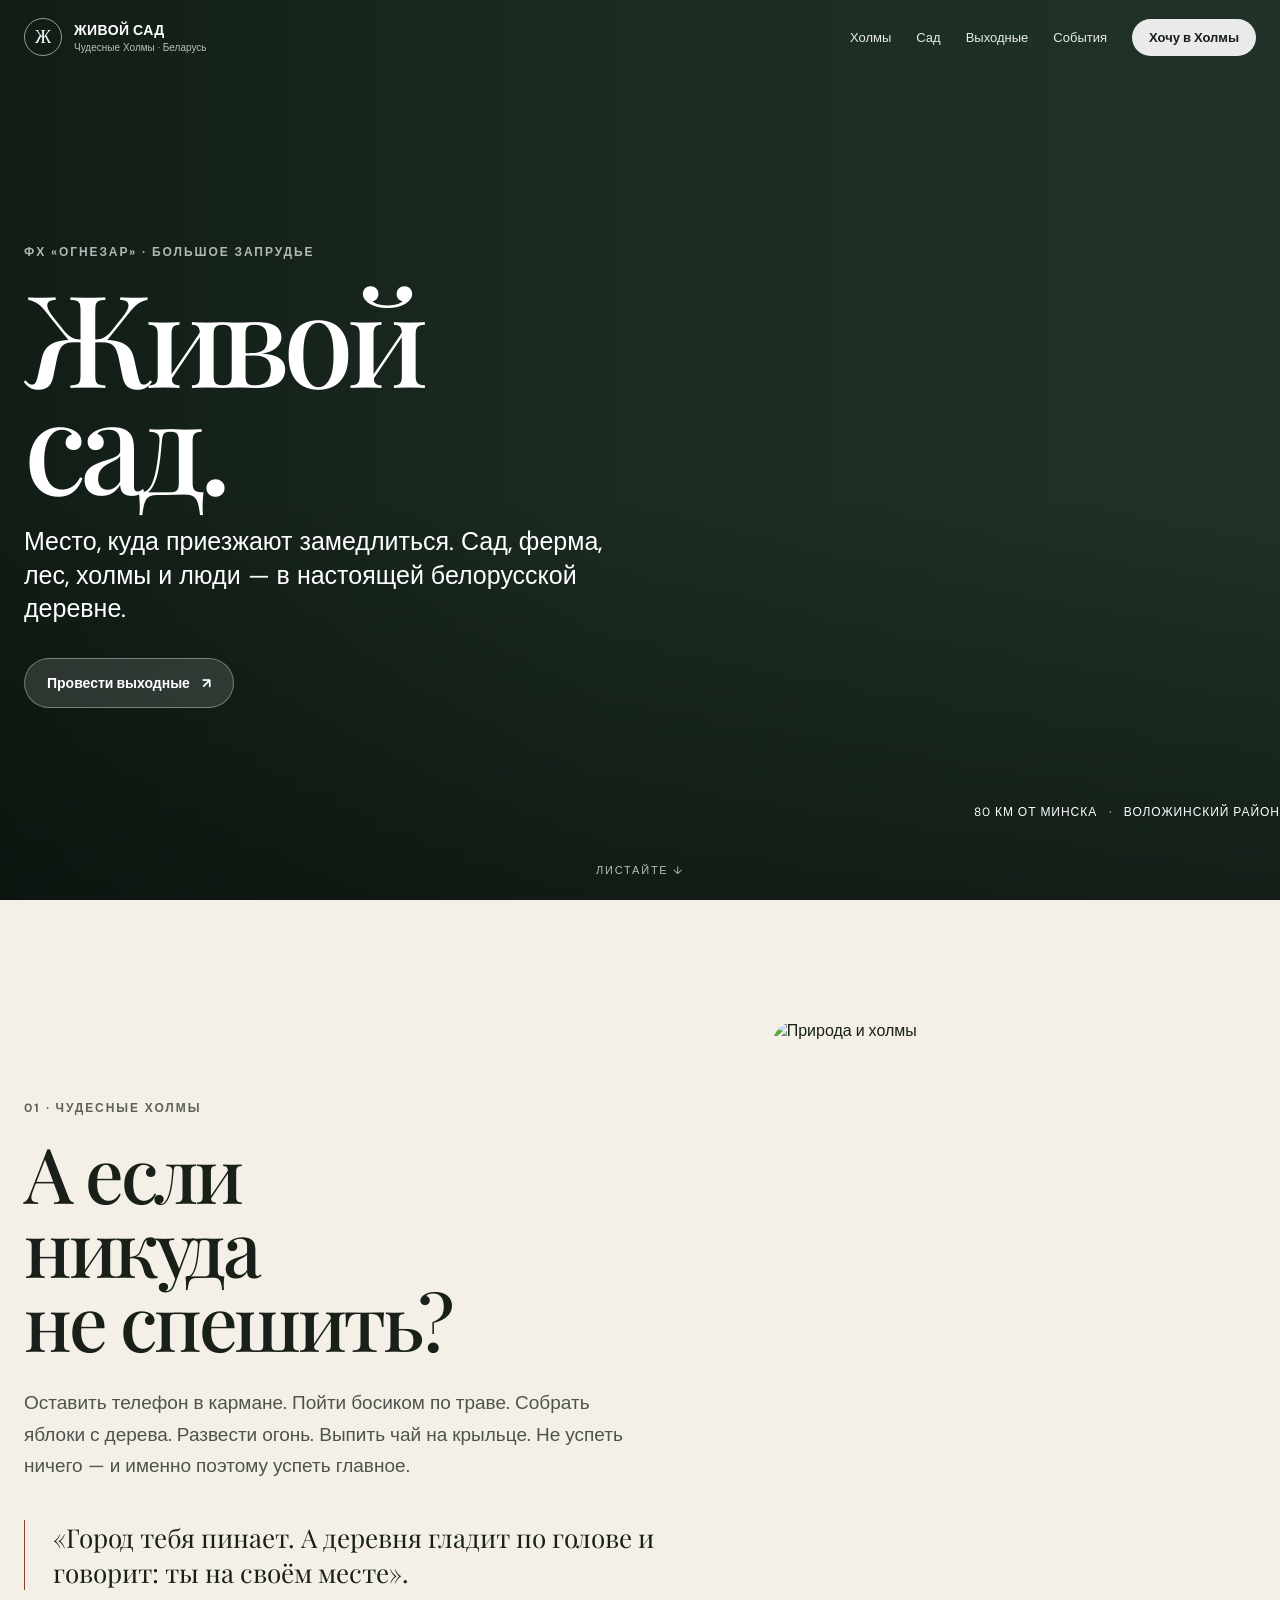
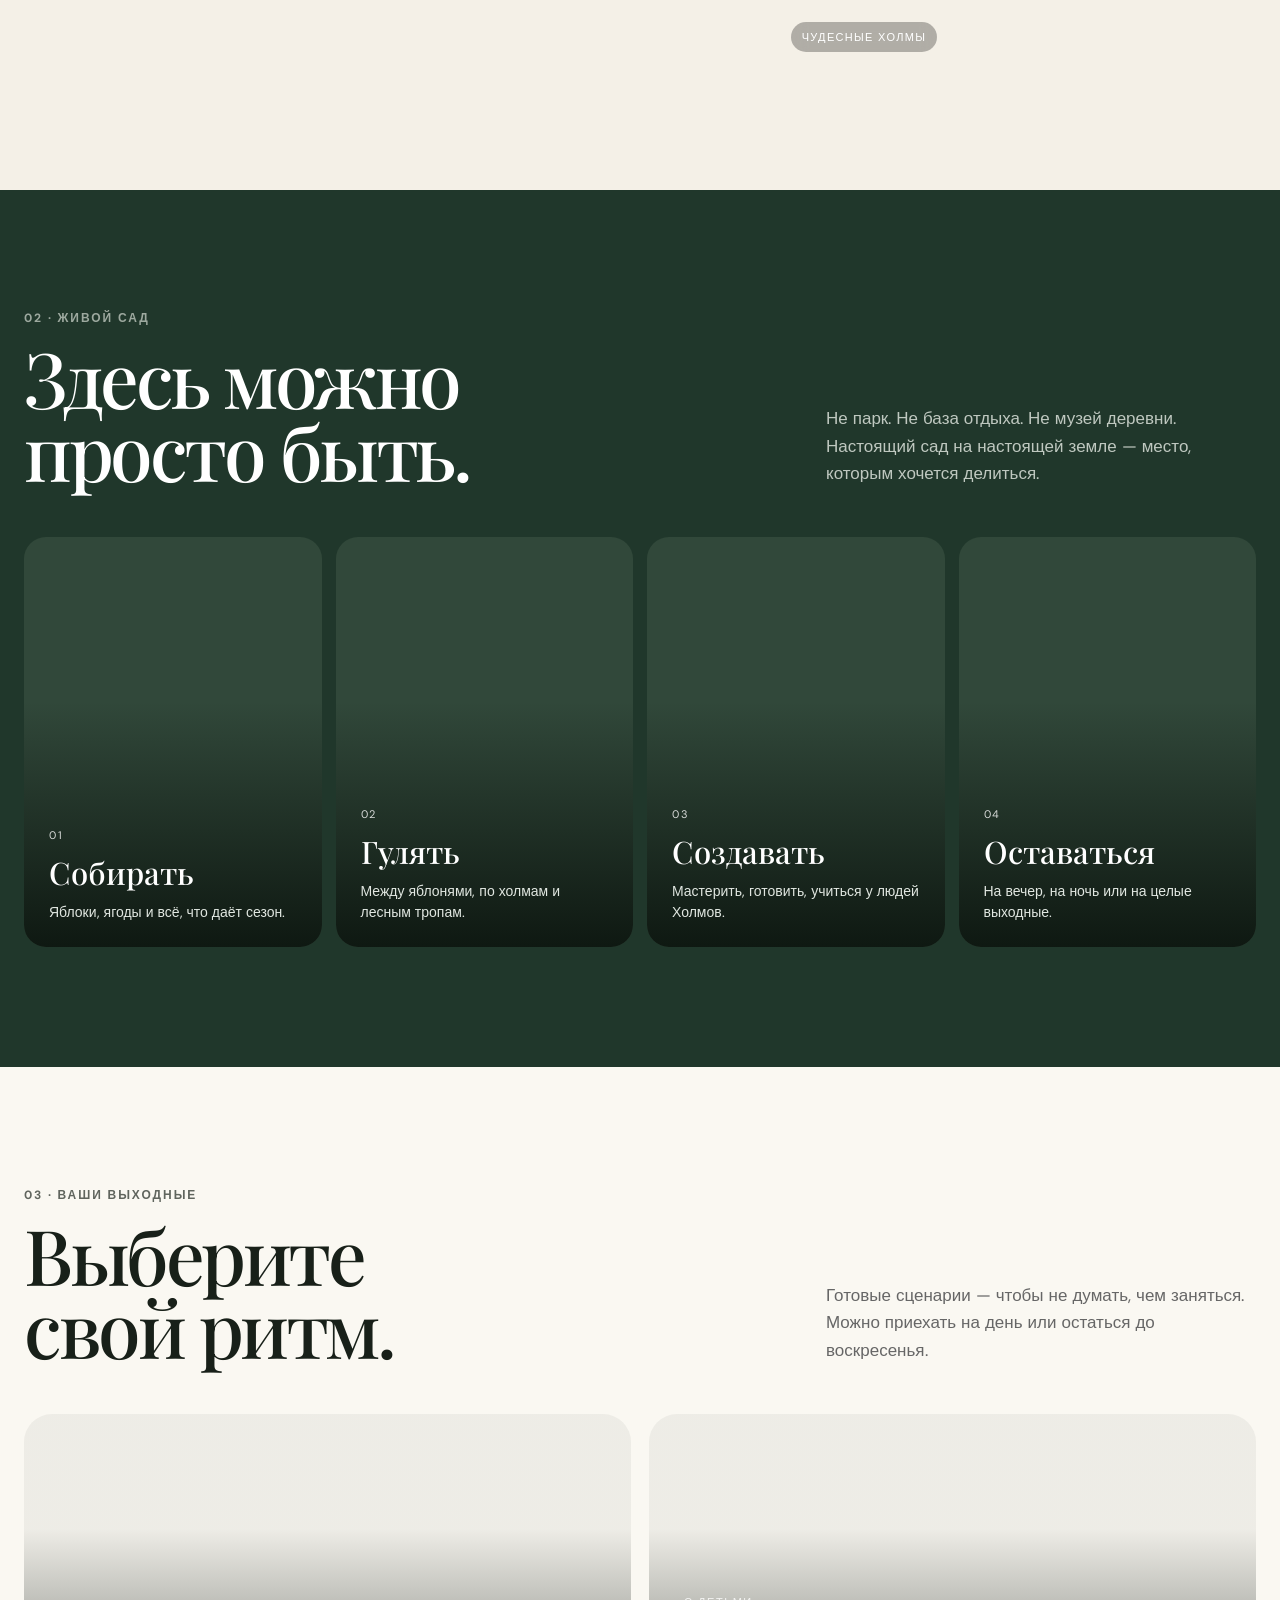
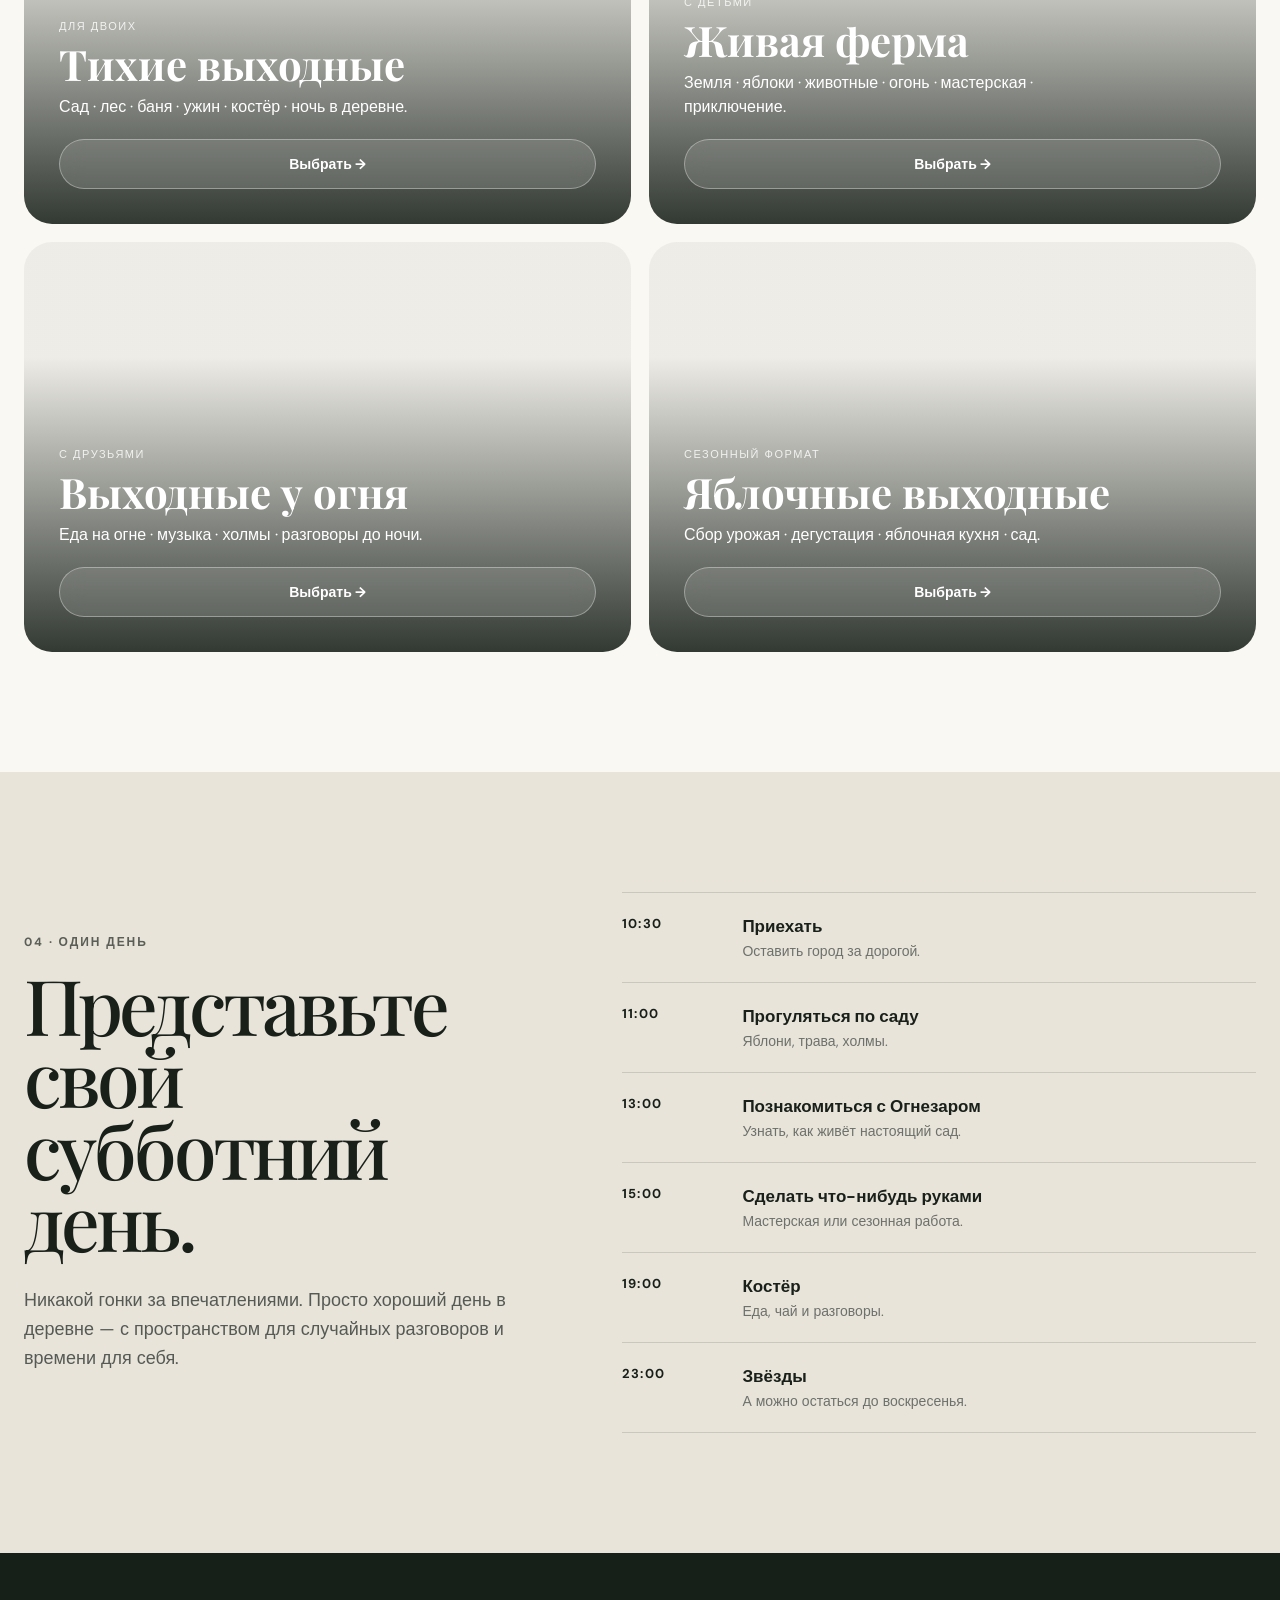
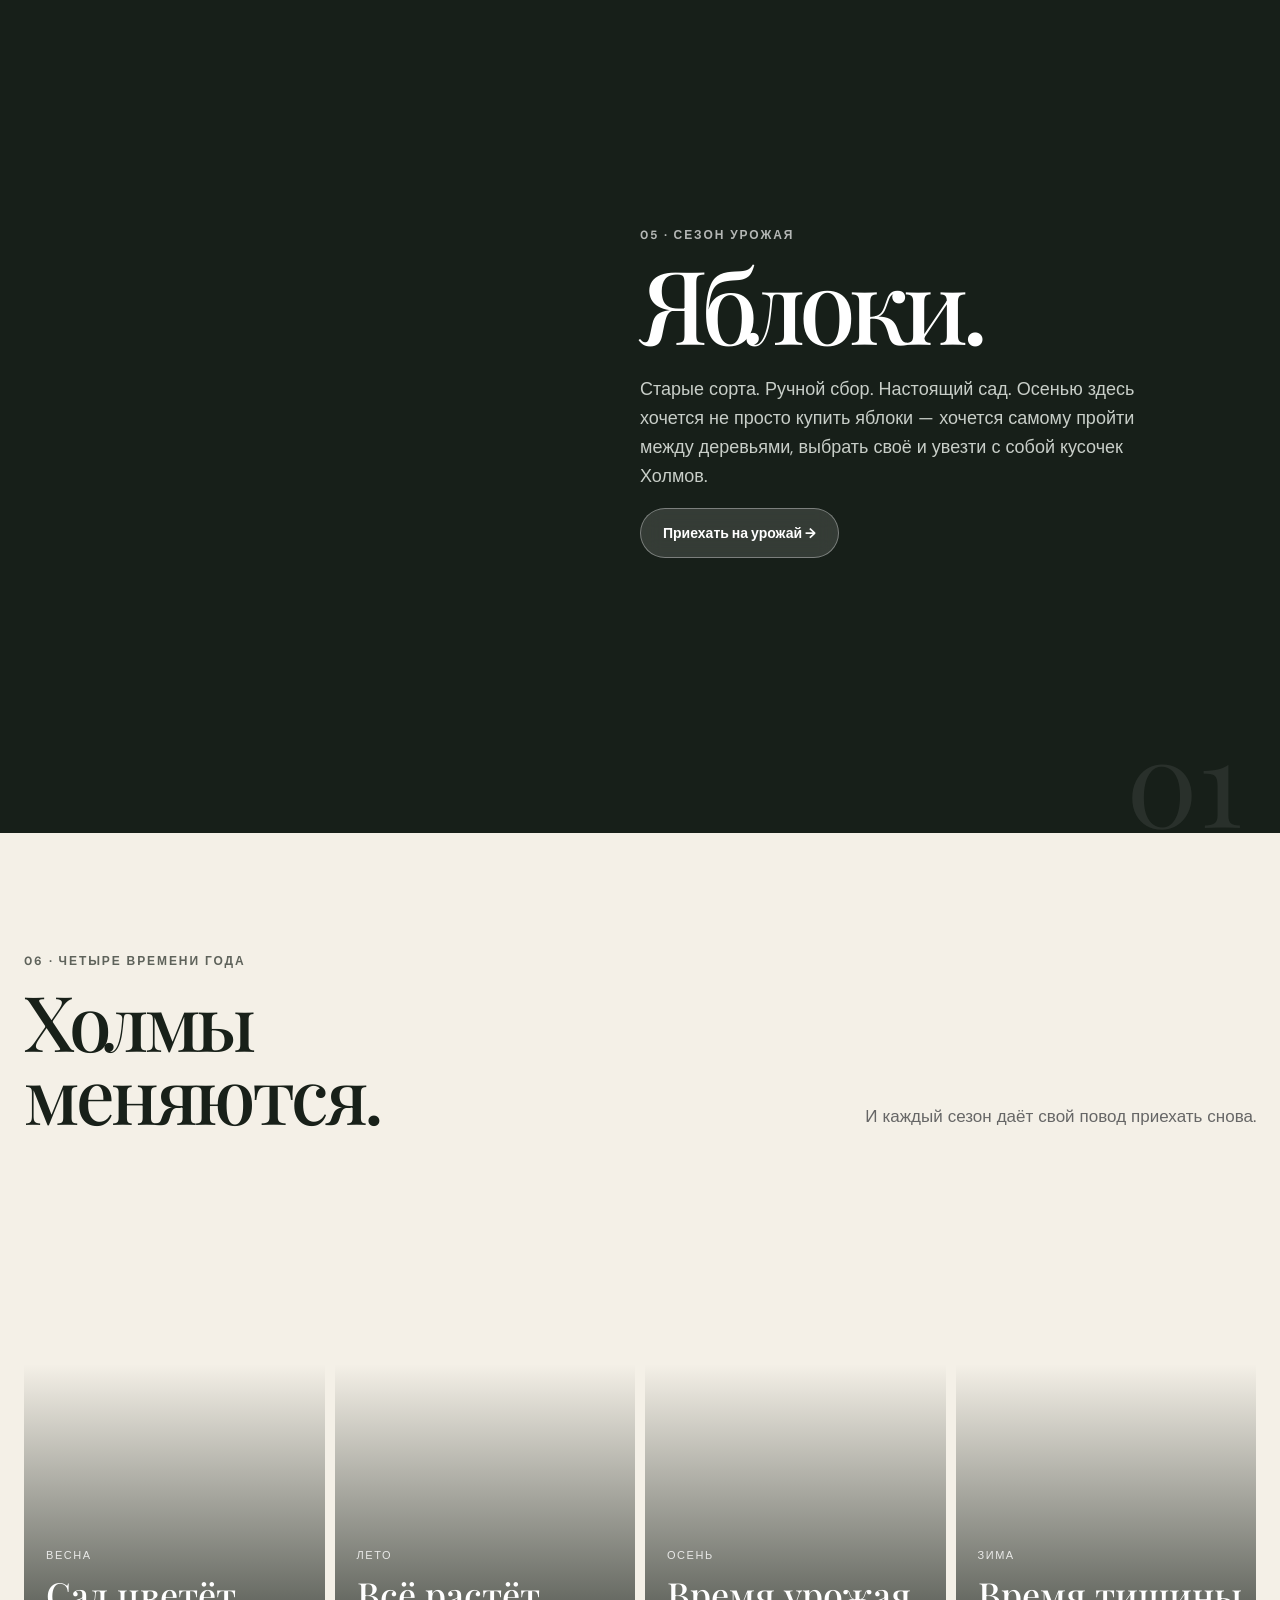
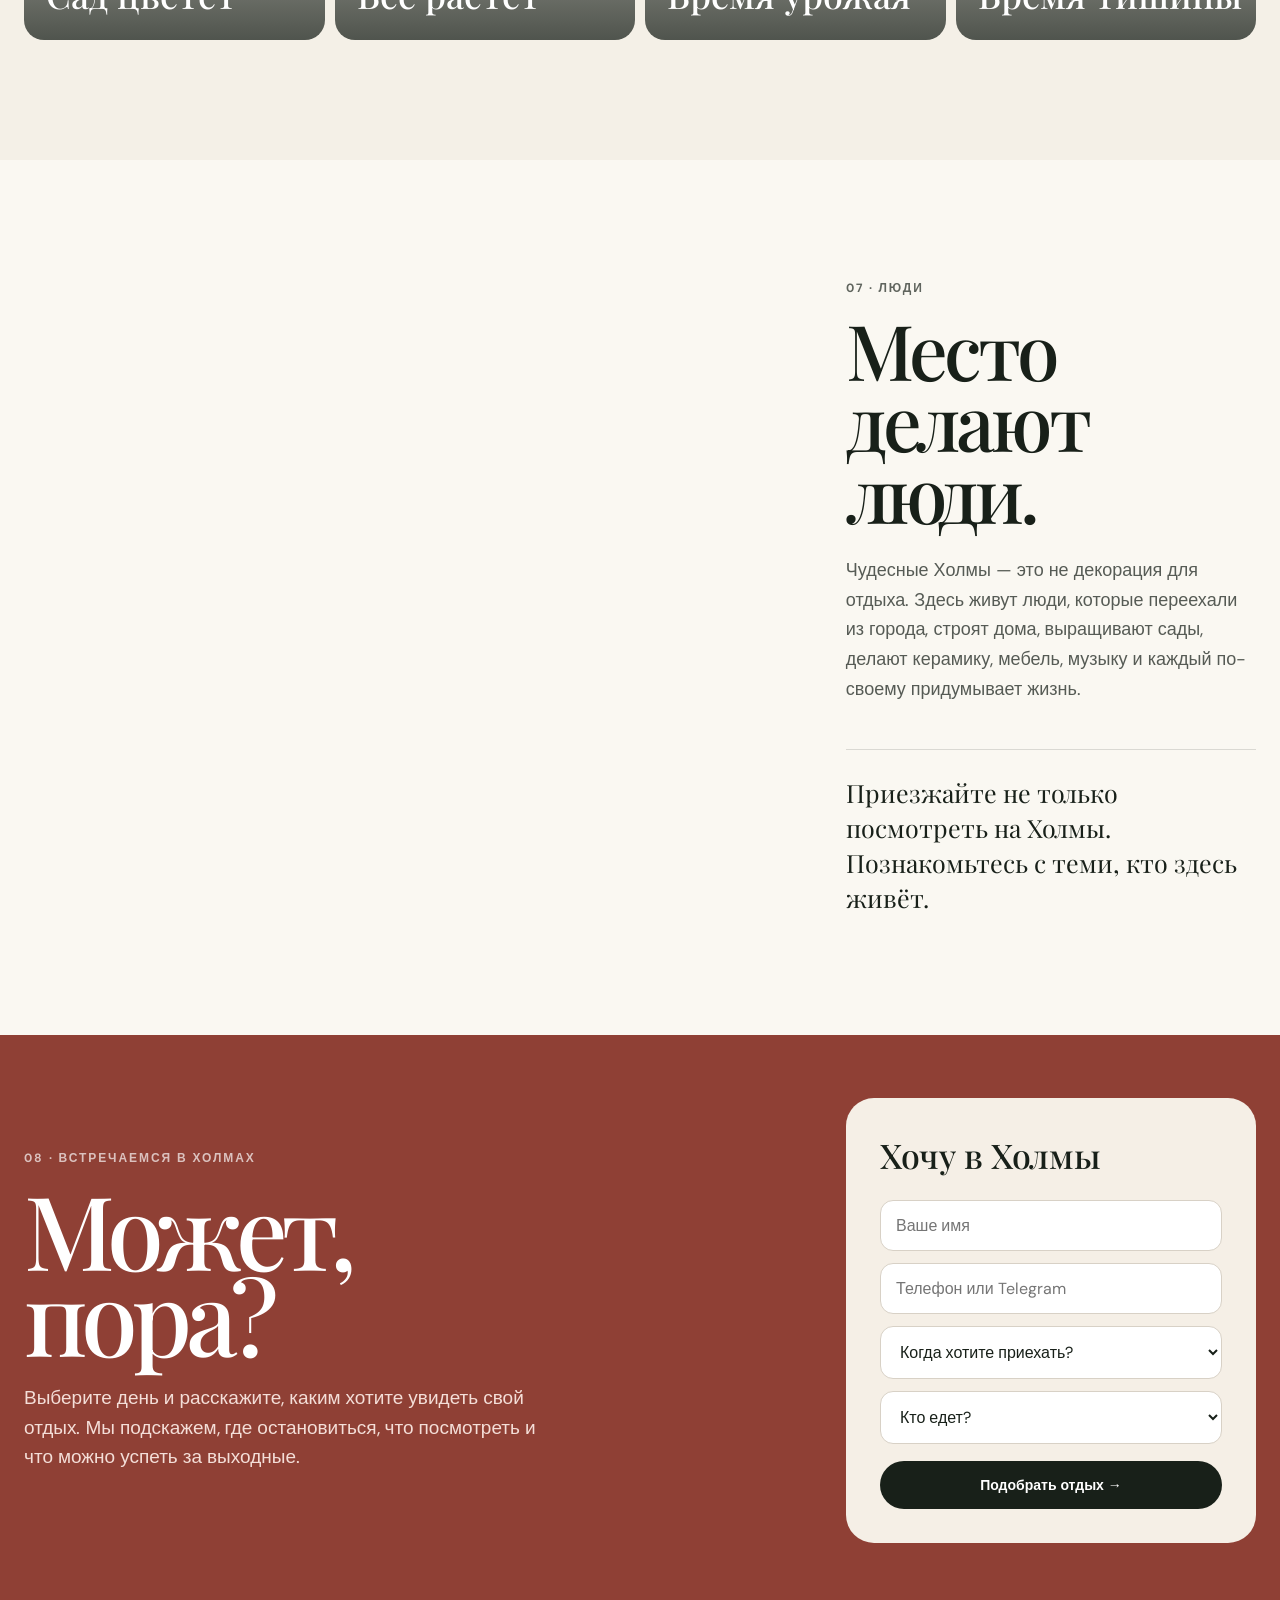
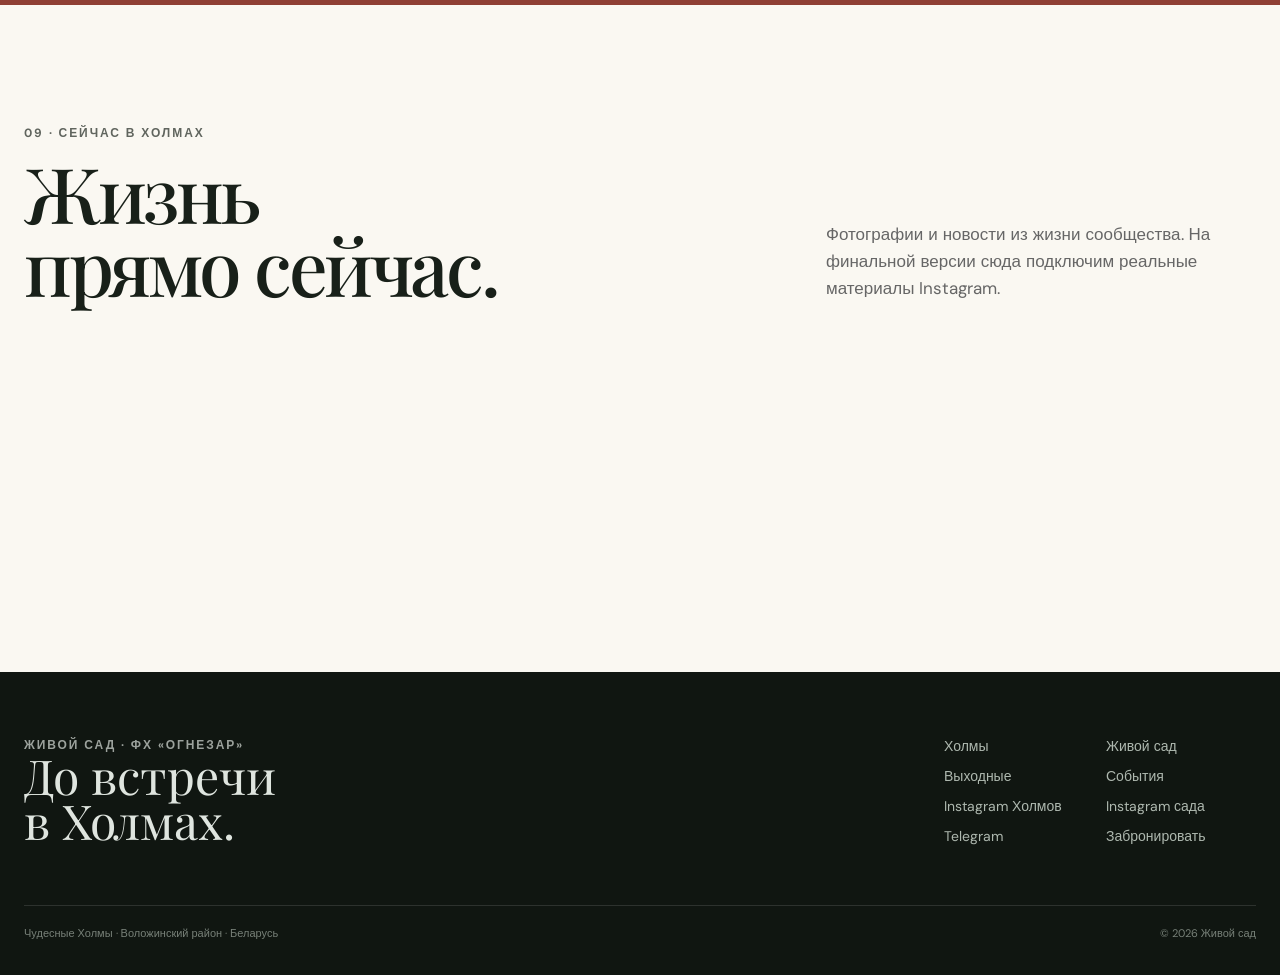
==== commit d8e8b93a: "Add files via upload" ====
--- a/index.html
+++ b/index.html
@@ -1,11 +1,395 @@
-<!doctype html><html lang="ru"><head><meta charset="utf-8"><meta name="viewport" content="width=device-width,initial-scale=1"><title>Живой сад — Чудесные Холмы</title><link rel="stylesheet" href="styles.css"></head><body><header class="site-header"><div class="container nav"><a class="brand" href="index.html">ЖИВОЙ САД</a>
-<nav class="navlinks"><a href="pages/holmy.html">Холмы</a><a href="pages/sad.html">Живой сад</a><a href="pages/ognezar.html">Огнезар</a><a href="pages/weekend.html">Выходные</a><a href="pages/people.html">Жители</a><a href="pages/products.html">Продукты</a><a href="pages/contacts.html">Как добраться</a></nav><span class="menu">МЕНЮ</span></div></header><main>
-<section class="hero"><div class="container"><div class="eyebrow">Чудесные Холмы · Беларусь · ФХ «Огнезар»</div><h1>ЖИВОЙ<br>САД</h1><p>Место, куда приезжают замедлиться. Приехать на день. Остаться на выходные. Вернуться к себе.</p><a class="btn" href="pages/weekend.html">Провести выходные</a></div></section>
-<section><div class="container"><div class="kicker">А если никуда не спешить?</div><p class="intro">Уехать из города туда, где слышно ветер в яблонях, вечером зажигают огонь, а утро начинается не с будильника.</p></div></section>
-<section class="dark"><div class="container"><div class="kicker">Живой сад</div><div class="grid"><div class="feature" style="background-image:url('img/sad.jpg')"><div><h3>Здесь можно просто быть.</h3><p>Сад, земля, старые яблони, сезонные работы и пространство для тихого отдыха.</p></div></div><div class="feature" style="background-image:url('img/landscape.jpg')"><div><h3>Чудесные Холмы</h3><p>Место с характером, людьми и своей историей.</p></div></div></div></div></section>
-<section><div class="container"><div class="kicker">Выберите свой ритм</div><h2 style="font-size:58px;margin-top:0">Какими будут ваши выходные?</h2><div class="cards">
-<a class="card" href="pages/weekend.html"><span class="number">01</span><h3>Тихие</h3><p>Два дня без спешки, прогулки и сад.</p></a><a class="card" href="pages/weekend.html"><span class="number">02</span><h3>У огня</h3><p>Компания, костёр, еда и вечер под открытым небом.</p></a><a class="card" href="pages/weekend.html"><span class="number">03</span><h3>Яблочные</h3><p>Сезон сада, сбор урожая и продукты из Холмов.</p></a><a class="card" href="pages/weekend.html"><span class="number">04</span><h3>С детьми</h3><p>Настоящая деревня вместо экрана.</p></a></div></div></section>
-<section class="dark"><div class="container"><div class="kicker">Один день в Холмах</div><div class="timeline"><b>09:00</b><div><h3>Проснуться</h3><p>Тишина, чай, завтрак и первый выход в сад.</p></div></div><div class="timeline"><b>12:00</b><div><h3>Исследовать</h3><p>Прогулка, ферма, мастерская или маршрут по окрестностям.</p></div></div><div class="timeline"><b>17:00</b><div><h3>Собираться вместе</h3><p>Еда, разговоры, музыка и огонь.</p></div></div><div class="timeline"><b>22:00</b><div><h3>Остаться</h3><p>Небо над Холмами и ощущение, что выходные только начались.</p></div></div></div></section>
-<section><div class="container"><div class="kicker">Четыре сезона</div><div class="seasons"><div class="season" style="background-image:url('img/spring.jpg')"><h3>Весна</h3></div><div class="season" style="background-image:url('img/summer.jpg')"><h3>Лето</h3></div><div class="season" style="background-image:url('img/autumn.jpg')"><h3>Осень</h3></div><div class="season" style="background-image:url('img/winter.jpg')"><h3>Зима</h3></div></div></div></section>
-<section class="booking"><div class="container"><div class="kicker">Поехали?</div><h2 style="font-size:60px;margin:0 0 20px">Может, пора в Холмы?</h2><p>Оставьте заявку — подберём формат отдыха под вашу компанию и сезон.</p><form class="form" onsubmit="event.preventDefault();alert('Демо-форма. На следующем этапе подключим отправку.');"><input placeholder="Ваше имя"><input placeholder="Телефон / Telegram"><textarea placeholder="Когда хотите приехать и кто будет?"></textarea><button class="btn fill">Подобрать отдых</button></form></div></section>
-</main><footer class="site-footer"><div class="container footergrid"><div><div class="brand">ЖИВОЙ САД</div><p>Чудесные Холмы · Беларусь<br>ФХ «Огнезар»</p></div><div><b>Навигация</b><p class="small"><a href="pages/holmy.html">Холмы</a><br><a href="pages/sad.html">Живой сад</a><br><a href="pages/weekend.html">Выходные</a><br><a href="pages/people.html">Жители</a></p></div><div><b>Связь</b><p class="small"><a href="https://www.instagram.com/zhyvy.sad/">Instagram Живого сада</a><br><a href="https://www.instagram.com/chudesnye.holmy/">Instagram Холмов</a></p></div></div></footer></body></html>+<!DOCTYPE html>
+<html lang="ru">
+<head>
+  <meta charset="UTF-8">
+  <meta name="viewport" content="width=device-width, initial-scale=1.0">
+  <title>Живой сад — Чудесные Холмы</title>
+  <meta name="description" content="Живой сад в Чудесных Холмах. ФХ «Огнезар». Экоотдых, сад, ферма, выходные, события и жизнь белорусской деревни.">
+  <link rel="preconnect" href="https://fonts.googleapis.com">
+  <link rel="preconnect" href="https://fonts.gstatic.com" crossorigin>
+  <link href="https://fonts.googleapis.com/css2?family=DM+Sans:wght@400;500;600;700&family=Manrope:wght@400;500;600;700&family=Playfair+Display:wght@500;600&display=swap" rel="stylesheet">
+  <style>
+    :root{
+      --cream:#f4f0e7;
+      --paper:#faf8f2;
+      --ink:#182019;
+      --green:#20372b;
+      --green2:#2e4b39;
+      --red:#8f4035;
+      --muted:#74766f;
+      --line:rgba(24,32,25,.14);
+      --white:#fffdf8;
+      --radius:28px;
+    }
+    *{box-sizing:border-box}
+    html{scroll-behavior:smooth}
+    body{margin:0;background:var(--paper);color:var(--ink);font-family:"DM Sans",Arial,sans-serif}
+    a{color:inherit;text-decoration:none}
+    img{display:block;width:100%;height:100%;object-fit:cover}
+    .container{width:min(1240px,calc(100% - 48px));margin:auto}
+    .eyebrow{font-size:12px;letter-spacing:.16em;text-transform:uppercase;font-weight:700;opacity:.68}
+    .serif{font-family:"Playfair Display",Georgia,serif}
+    .btn{display:inline-flex;align-items:center;justify-content:center;gap:12px;padding:15px 22px;border-radius:999px;border:1px solid transparent;font-weight:700;font-size:14px;transition:.25s}
+    .btn-dark{background:var(--ink);color:#fff}
+    .btn-dark:hover{transform:translateY(-2px);background:#0f1511}
+    .btn-light{background:rgba(255,255,255,.13);border-color:rgba(255,255,255,.35);color:#fff;backdrop-filter:blur(10px)}
+    .btn-light:hover{background:#fff;color:var(--ink)}
+    .btn-outline{border-color:var(--line)}
+    .btn-outline:hover{background:var(--ink);color:#fff}
+
+    header{position:fixed;z-index:20;top:0;left:0;right:0;color:#fff;padding:18px 0;transition:.3s}
+    header.scrolled{background:rgba(24,32,25,.94);backdrop-filter:blur(16px);padding:12px 0}
+    .nav{display:flex;align-items:center;justify-content:space-between}
+    .brand{display:flex;align-items:center;gap:12px}
+    .brand-mark{width:38px;height:38px;border:1px solid rgba(255,255,255,.55);border-radius:50%;display:grid;place-items:center;font-family:Georgia,serif;font-size:18px}
+    .brand-title{font-size:14px;font-weight:700;letter-spacing:.03em}
+    .brand-sub{font-size:10px;opacity:.7;margin-top:2px}
+    nav{display:flex;gap:25px;align-items:center;font-size:13px}
+    nav a{opacity:.9}
+    nav a:hover{opacity:1}
+    .nav-cta{padding:10px 17px;border-radius:999px;background:#fff;color:var(--ink);font-weight:700}
+
+    .hero{height:100vh;min-height:680px;position:relative;color:#fff;overflow:hidden;background:#26392e}
+    .hero-bg{position:absolute;inset:0;background-image:linear-gradient(90deg,rgba(9,18,12,.73) 0%,rgba(9,18,12,.36) 47%,rgba(9,18,12,.18) 100%),url("https://images.unsplash.com/photo-1725702131100-eaec984eb76c?auto=format&fit=crop&w=2200&q=88");background-size:cover;background-position:center}
+    .hero::after{content:"";position:absolute;inset:0;background:linear-gradient(0deg,rgba(8,15,10,.55),transparent 45%)}
+    .hero-content{position:relative;z-index:2;height:100%;display:flex;align-items:flex-end;padding-bottom:72px}
+    .hero-copy{max-width:780px}
+    .hero h1{font-family:"Playfair Display",Georgia,serif;font-size:clamp(68px,10vw,142px);line-height:.83;font-weight:500;letter-spacing:-.055em;margin:22px 0 30px}
+    .hero p{font-size:clamp(18px,2vw,25px);line-height:1.35;max-width:590px;margin:0 0 32px}
+    .hero-meta{position:absolute;right:0;bottom:80px;z-index:3;display:flex;align-items:center;gap:13px;font-size:12px;letter-spacing:.08em;text-transform:uppercase}
+    .scroll{position:absolute;bottom:23px;left:50%;transform:translateX(-50%);z-index:3;font-size:11px;letter-spacing:.16em;text-transform:uppercase;opacity:.7}
+
+    section{padding:120px 0}
+    .intro{background:var(--cream)}
+    .intro-grid{display:grid;grid-template-columns:1.15fr .85fr;gap:90px;align-items:center}
+    .intro h2{font-size:clamp(45px,6vw,84px);line-height:.96;letter-spacing:-.045em;margin:20px 0 30px;font-weight:500}
+    .intro p{font-size:19px;line-height:1.65;max-width:630px;color:#4d534d}
+    .quote{border-left:1px solid var(--red);padding-left:28px;margin-top:38px;font-family:"Playfair Display",Georgia,serif;font-size:26px;line-height:1.35}
+    .intro-photo{height:650px;border-radius:var(--radius);overflow:hidden;position:relative}
+    .photo-caption{position:absolute;left:20px;bottom:18px;color:#fff;font-size:11px;letter-spacing:.12em;text-transform:uppercase;background:rgba(0,0,0,.28);padding:8px 11px;border-radius:999px;backdrop-filter:blur(8px)}
+
+    .dark{background:var(--green);color:#fff}
+    .dark .eyebrow{color:#d9dfd7}
+    .dark .muted{color:#bec8bf}
+    .section-head{display:flex;justify-content:space-between;gap:30px;align-items:end;margin-bottom:50px}
+    h2.section-title{font-family:"Playfair Display",Georgia,serif;font-size:clamp(46px,6vw,82px);line-height:.95;letter-spacing:-.045em;font-weight:500;margin:15px 0 0}
+    .section-intro{max-width:430px;font-size:17px;line-height:1.6;color:#bfc8c0}
+
+    .experience-grid{display:grid;grid-template-columns:repeat(4,1fr);gap:14px}
+    .experience-card{min-height:410px;border-radius:22px;overflow:hidden;position:relative;background:#31483a}
+    .experience-card::after{content:"";position:absolute;inset:0;background:linear-gradient(0deg,rgba(7,14,9,.82),transparent 60%)}
+    .experience-card:nth-child(1){background-image:url("https://images.unsplash.com/photo-1565299624946-b28f40a0ae38?auto=format&fit=crop&w=1000&q=80");background-size:cover;background-position:center}
+    .experience-card:nth-child(2){background-image:url("https://images.unsplash.com/photo-1500534623283-312aade485b7?auto=format&fit=crop&w=1000&q=80");background-size:cover;background-position:center}
+    .experience-card:nth-child(3){background-image:url("https://images.unsplash.com/photo-1516214104703-d870798883c5?auto=format&fit=crop&w=1000&q=80");background-size:cover;background-position:center}
+    .experience-card:nth-child(4){background-image:url("https://images.unsplash.com/photo-1500534314209-a25ddb2bd429?auto=format&fit=crop&w=1000&q=80");background-size:cover;background-position:center}
+    .experience-content{position:absolute;z-index:2;bottom:25px;left:25px;right:25px}
+    .experience-content h3{font-family:"Playfair Display",Georgia,serif;font-size:31px;font-weight:500;margin:9px 0}
+    .experience-content p{margin:0;color:#e1e7e1;line-height:1.45;font-size:14px}
+
+    .weekends{background:var(--paper)}
+    .weekend-grid{display:grid;grid-template-columns:repeat(2,1fr);gap:18px}
+    .weekend-card{min-height:410px;border-radius:var(--radius);padding:35px;display:flex;flex-direction:column;justify-content:flex-end;position:relative;overflow:hidden;color:#fff}
+    .weekend-card::before{content:"";position:absolute;inset:0;background:linear-gradient(0deg,rgba(10,18,12,.83),rgba(10,18,12,.05) 72%)}
+    .weekend-card > *{position:relative;z-index:1}
+    .weekend-card:nth-child(1){background:url("https://images.unsplash.com/photo-1560807707-8cc77767d783?auto=format&fit=crop&w=1500&q=85") center/cover}
+    .weekend-card:nth-child(2){background:url("https://images.unsplash.com/photo-1448375240586-882707db888b?auto=format&fit=crop&w=1500&q=85") center/cover}
+    .weekend-card:nth-child(3){background:url("https://images.unsplash.com/photo-1517486808906-6ca8b3f04846?auto=format&fit=crop&w=1500&q=85") center/cover}
+    .weekend-card:nth-child(4){background:url("https://images.unsplash.com/photo-1501339847302-ac426a4a7cbb?auto=format&fit=crop&w=1500&q=85") center/cover}
+    .tag{font-size:11px;text-transform:uppercase;letter-spacing:.14em;opacity:.82}
+    .weekend-card h3{font-family:"Playfair Display",Georgia,serif;font-size:42px;line-height:1;margin:10px 0}
+    .weekend-card p{max-width:430px;margin:0 0 20px;line-height:1.5}
+
+    .day{background:#e8e4da}
+    .day-grid{display:grid;grid-template-columns:.9fr 1.1fr;gap:80px;align-items:center}
+    .day h2{font-family:"Playfair Display",Georgia,serif;font-size:clamp(48px,6vw,80px);font-weight:500;line-height:.94;letter-spacing:-.05em;margin:18px 0 30px}
+    .day p{font-size:18px;line-height:1.6;color:#555a54}
+    .timeline{border-top:1px solid var(--line)}
+    .time-row{display:grid;grid-template-columns:100px 1fr;gap:20px;padding:22px 0;border-bottom:1px solid var(--line)}
+    .time{font-weight:700;font-size:13px;letter-spacing:.08em}
+    .time-row strong{font-size:17px}
+    .time-row span{display:block;color:#6d716b;font-size:14px;margin-top:5px}
+
+    .orchard{background:#171f19;color:#fff;position:relative;overflow:hidden}
+    .orchard-grid{display:grid;grid-template-columns:1fr 1fr;min-height:640px;align-items:center}
+    .orchard-photo{height:640px;margin-right:70px;background:url("https://images.unsplash.com/photo-1501004318641-b39e6451bec6?auto=format&fit=crop&w=1500&q=85") center/cover;border-radius:0 35px 35px 0}
+    .orchard-copy{padding:70px 0}
+    .orchard-copy h2{font-family:"Playfair Display",Georgia,serif;font-size:clamp(60px,8vw,112px);line-height:.82;font-weight:500;letter-spacing:-.06em;margin:18px 0 30px}
+    .orchard-copy p{font-size:18px;line-height:1.6;color:#c8cec8;max-width:500px}
+    .orchard-number{font-size:120px;font-family:"Playfair Display",Georgia,serif;color:rgba(255,255,255,.08);position:absolute;right:3%;bottom:-25px}
+
+    .seasons{background:var(--cream)}
+    .season-grid{display:grid;grid-template-columns:repeat(4,1fr);gap:10px}
+    .season{height:460px;position:relative;overflow:hidden;border-radius:20px}
+    .season::after{content:"";position:absolute;inset:0;background:linear-gradient(0deg,rgba(10,18,12,.7),transparent 60%)}
+    .season:nth-child(1){background:url("https://images.unsplash.com/photo-1497250681960-ef046c08a56e?auto=format&fit=crop&w=900&q=85") center/cover}
+    .season:nth-child(2){background:url("https://images.unsplash.com/photo-1464822759023-fed622ff2c3b?auto=format&fit=crop&w=900&q=85") center/cover}
+    .season:nth-child(3){background:url("https://images.unsplash.com/photo-1501004318641-b39e6451bec6?auto=format&fit=crop&w=900&q=85") center/cover}
+    .season:nth-child(4){background:url("https://images.unsplash.com/photo-1470252649378-9c29740c9fa8?auto=format&fit=crop&w=900&q=85") center/cover}
+    .season-content{position:absolute;z-index:2;bottom:22px;left:22px;color:#fff}
+    .season-content h3{font-family:"Playfair Display",Georgia,serif;font-size:36px;font-weight:500;margin:8px 0 0}
+
+    .people{background:var(--paper)}
+    .people-grid{display:grid;grid-template-columns:1.3fr .7fr;gap:60px;align-items:end}
+    .people-photo{height:620px;border-radius:28px;overflow:hidden;background:url("https://images.unsplash.com/photo-1507003211169-0a1dd7228f2d?auto=format&fit=crop&w=1200&q=85") center/cover}
+    .people-copy h2{font-family:"Playfair Display",Georgia,serif;font-size:clamp(50px,6vw,85px);line-height:.93;font-weight:500;letter-spacing:-.05em;margin:18px 0 28px}
+    .people-copy p{font-size:18px;line-height:1.65;color:#565b55}
+    .people-note{margin-top:45px;padding-top:25px;border-top:1px solid var(--line);font-family:"Playfair Display",Georgia,serif;font-size:25px;line-height:1.4}
+
+    .join{padding:0;background:var(--red);color:#fff}
+    .join-inner{min-height:570px;display:flex;align-items:center;justify-content:space-between;gap:50px}
+    .join h2{font-family:"Playfair Display",Georgia,serif;font-size:clamp(58px,8vw,112px);line-height:.84;font-weight:500;letter-spacing:-.06em;margin:20px 0 25px}
+    .join p{font-size:19px;line-height:1.55;max-width:540px;color:#f4ded8}
+    .join-card{background:#f5efe6;color:var(--ink);width:min(410px,100%);padding:34px;border-radius:28px}
+    .join-card h3{font-family:"Playfair Display",Georgia,serif;font-size:34px;font-weight:500;margin:0 0 22px}
+    .form-row{margin-bottom:12px}
+    .form-row input,.form-row select{width:100%;padding:14px 15px;border:1px solid #d8d1c6;background:#fff;border-radius:13px;font:inherit;color:var(--ink)}
+    .join-card .btn{width:100%;margin-top:5px}
+
+    .instagram{background:var(--paper)}
+    .insta-grid{display:grid;grid-template-columns:repeat(6,1fr);gap:7px;margin-top:45px}
+    .insta-tile{aspect-ratio:1;overflow:hidden;position:relative}
+    .insta-tile:nth-child(1){background:url("https://images.unsplash.com/photo-1500530855697-b586d89ba3ee?auto=format&fit=crop&w=700&q=85") center/cover}
+    .insta-tile:nth-child(2){background:url("https://images.unsplash.com/photo-1500534314209-a25ddb2bd429?auto=format&fit=crop&w=700&q=85") center/cover}
+    .insta-tile:nth-child(3){background:url("https://images.unsplash.com/photo-1516214104703-d870798883c5?auto=format&fit=crop&w=700&q=85") center/cover}
+    .insta-tile:nth-child(4){background:url("https://images.unsplash.com/photo-1500534623283-312aade485b7?auto=format&fit=crop&w=700&q=85") center/cover}
+    .insta-tile:nth-child(5){background:url("https://images.unsplash.com/photo-1517486808906-6ca8b3f04846?auto=format&fit=crop&w=700&q=85") center/cover}
+    .insta-tile:nth-child(6){background:url("https://images.unsplash.com/photo-1441974231531-c6227db76b6e?auto=format&fit=crop&w=700&q=85") center/cover}
+
+    footer{background:#101611;color:#dfe5df;padding:65px 0 35px}
+    .footer-top{display:flex;justify-content:space-between;gap:40px;padding-bottom:60px}
+    .footer-title{font-family:"Playfair Display",Georgia,serif;font-size:48px;line-height:.95}
+    .footer-links{display:grid;grid-template-columns:repeat(2,150px);gap:12px;font-size:14px;color:#aeb8af}
+    .footer-links a:hover{color:#fff}
+    .footer-bottom{border-top:1px solid rgba(255,255,255,.12);padding-top:20px;display:flex;justify-content:space-between;font-size:11px;color:#778078}
+
+    @media(max-width:900px){
+      nav a:not(.nav-cta){display:none}
+      .container{width:min(100% - 30px,1240px)}
+      section{padding:80px 0}
+      .hero{min-height:680px}
+      .hero-content{padding-bottom:45px}
+      .hero h1{font-size:70px}
+      .hero-meta{display:none}
+      .intro-grid,.day-grid,.orchard-grid,.people-grid{grid-template-columns:1fr;gap:40px}
+      .intro-photo{height:470px}
+      .experience-grid{grid-template-columns:1fr 1fr}
+      .weekend-grid{grid-template-columns:1fr}
+      .orchard-photo{height:430px;margin:0;border-radius:0}
+      .orchard-copy{padding:70px 20px 80px}
+      .season-grid{grid-template-columns:1fr 1fr}
+      .season{height:360px}
+      .people-photo{height:470px}
+      .join-inner{padding:75px 0;display:grid}
+      .insta-grid{grid-template-columns:repeat(3,1fr)}
+    }
+    @media(max-width:560px){
+      .hero h1{font-size:61px}
+      .hero p{font-size:18px}
+      .experience-grid{grid-template-columns:1fr}
+      .experience-card{min-height:300px}
+      .season-grid{grid-template-columns:1fr}
+      .season{height:360px}
+      .section-head{display:block}
+      .section-intro{margin-top:22px}
+      .footer-top,.footer-bottom{display:block}
+      .footer-links{margin-top:30px}
+      .footer-bottom div+div{margin-top:12px}
+    }
+  </style>
+</head>
+<body>
+<header id="header">
+  <div class="container nav">
+    <a class="brand" href="#">
+      <div class="brand-mark">Ж</div>
+      <div><div class="brand-title">ЖИВОЙ САД</div><div class="brand-sub">Чудесные Холмы · Беларусь</div></div>
+    </a>
+    <nav>
+      <a href="#holmy">Холмы</a>
+      <a href="#sad">Сад</a>
+      <a href="#weekends">Выходные</a>
+      <a href="#events">События</a>
+      <a class="nav-cta" href="#booking">Хочу в Холмы</a>
+    </nav>
+  </div>
+</header>
+
+<main>
+  <section class="hero">
+    <div class="hero-bg"></div>
+    <div class="container hero-content">
+      <div class="hero-copy">
+        <div class="eyebrow">ФХ «Огнезар» · Большое Запрудье</div>
+        <h1>Живой<br>сад.</h1>
+        <p>Место, куда приезжают замедлиться. Сад, ферма, лес, холмы и люди — в настоящей белорусской деревне.</p>
+        <a class="btn btn-light" href="#weekends">Провести выходные <span>↗</span></a>
+      </div>
+    </div>
+    <div class="hero-meta">80 км от Минска&nbsp;&nbsp; · &nbsp;&nbsp;Воложинский район</div>
+    <div class="scroll">Листайте ↓</div>
+  </section>
+
+  <section class="intro" id="holmy">
+    <div class="container intro-grid">
+      <div>
+        <div class="eyebrow">01 · Чудесные Холмы</div>
+        <h2 class="serif">А если<br>никуда<br>не спешить?</h2>
+        <p>Оставить телефон в кармане. Пойти босиком по траве. Собрать яблоки с дерева. Развести огонь. Выпить чай на крыльце. Не успеть ничего — и именно поэтому успеть главное.</p>
+        <div class="quote">«Город тебя пинает. А деревня гладит по голове и говорит: ты на своём месте».</div>
+      </div>
+      <div class="intro-photo">
+        <img src="https://images.unsplash.com/photo-1500534623283-312aade485b7?auto=format&fit=crop&w=1400&q=88" alt="Природа и холмы">
+        <div class="photo-caption">Чудесные Холмы</div>
+      </div>
+    </div>
+  </section>
+
+  <section class="dark" id="sad">
+    <div class="container">
+      <div class="section-head">
+        <div><div class="eyebrow">02 · Живой сад</div><h2 class="section-title">Здесь можно<br>просто быть.</h2></div>
+        <div class="section-intro">Не парк. Не база отдыха. Не музей деревни. Настоящий сад на настоящей земле — место, которым хочется делиться.</div>
+      </div>
+      <div class="experience-grid">
+        <article class="experience-card"><div class="experience-content"><div class="tag">01</div><h3>Собирать</h3><p>Яблоки, ягоды и всё, что даёт сезон.</p></div></article>
+        <article class="experience-card"><div class="experience-content"><div class="tag">02</div><h3>Гулять</h3><p>Между яблонями, по холмам и лесным тропам.</p></div></article>
+        <article class="experience-card"><div class="experience-content"><div class="tag">03</div><h3>Создавать</h3><p>Мастерить, готовить, учиться у людей Холмов.</p></div></article>
+        <article class="experience-card"><div class="experience-content"><div class="tag">04</div><h3>Оставаться</h3><p>На вечер, на ночь или на целые выходные.</p></div></article>
+      </div>
+    </div>
+  </section>
+
+  <section class="weekends" id="weekends">
+    <div class="container">
+      <div class="section-head">
+        <div><div class="eyebrow">03 · Ваши выходные</div><h2 class="section-title">Выберите<br>свой ритм.</h2></div>
+        <div class="section-intro" style="color:#666">Готовые сценарии — чтобы не думать, чем заняться. Можно приехать на день или остаться до воскресенья.</div>
+      </div>
+      <div class="weekend-grid">
+        <article class="weekend-card"><div class="tag">Для двоих</div><h3>Тихие выходные</h3><p>Сад · лес · баня · ужин · костёр · ночь в деревне.</p><a class="btn btn-light" href="#booking">Выбрать →</a></article>
+        <article class="weekend-card"><div class="tag">С детьми</div><h3>Живая ферма</h3><p>Земля · яблоки · животные · огонь · мастерская · приключение.</p><a class="btn btn-light" href="#booking">Выбрать →</a></article>
+        <article class="weekend-card"><div class="tag">С друзьями</div><h3>Выходные у огня</h3><p>Еда на огне · музыка · холмы · разговоры до ночи.</p><a class="btn btn-light" href="#booking">Выбрать →</a></article>
+        <article class="weekend-card"><div class="tag">Сезонный формат</div><h3>Яблочные выходные</h3><p>Сбор урожая · дегустация · яблочная кухня · сад.</p><a class="btn btn-light" href="#booking">Выбрать →</a></article>
+      </div>
+    </div>
+  </section>
+
+  <section class="day" id="events">
+    <div class="container day-grid">
+      <div>
+        <div class="eyebrow">04 · Один день</div>
+        <h2>Представьте свой субботний день.</h2>
+        <p>Никакой гонки за впечатлениями. Просто хороший день в деревне — с пространством для случайных разговоров и времени для себя.</p>
+      </div>
+      <div class="timeline">
+        <div class="time-row"><div class="time">10:30</div><div><strong>Приехать</strong><span>Оставить город за дорогой.</span></div></div>
+        <div class="time-row"><div class="time">11:00</div><div><strong>Прогуляться по саду</strong><span>Яблони, трава, холмы.</span></div></div>
+        <div class="time-row"><div class="time">13:00</div><div><strong>Познакомиться с Огнезаром</strong><span>Узнать, как живёт настоящий сад.</span></div></div>
+        <div class="time-row"><div class="time">15:00</div><div><strong>Сделать что-нибудь руками</strong><span>Мастерская или сезонная работа.</span></div></div>
+        <div class="time-row"><div class="time">19:00</div><div><strong>Костёр</strong><span>Еда, чай и разговоры.</span></div></div>
+        <div class="time-row"><div class="time">23:00</div><div><strong>Звёзды</strong><span>А можно остаться до воскресенья.</span></div></div>
+      </div>
+    </div>
+  </section>
+
+  <section class="orchard">
+    <div class="orchard-grid">
+      <div class="orchard-photo"></div>
+      <div class="orchard-copy">
+        <div class="eyebrow">05 · Сезон урожая</div>
+        <h2>Яблоки.</h2>
+        <p>Старые сорта. Ручной сбор. Настоящий сад. Осенью здесь хочется не просто купить яблоки — хочется самому пройти между деревьями, выбрать своё и увезти с собой кусочек Холмов.</p>
+        <a class="btn btn-light" href="#booking">Приехать на урожай →</a>
+      </div>
+    </div>
+    <div class="orchard-number">01</div>
+  </section>
+
+  <section class="seasons">
+    <div class="container">
+      <div class="section-head">
+        <div><div class="eyebrow">06 · Четыре времени года</div><h2 class="section-title">Холмы<br>меняются.</h2></div>
+        <div class="section-intro" style="color:#666">И каждый сезон даёт свой повод приехать снова.</div>
+      </div>
+      <div class="season-grid">
+        <div class="season"><div class="season-content"><div class="tag">Весна</div><h3>Сад цветёт</h3></div></div>
+        <div class="season"><div class="season-content"><div class="tag">Лето</div><h3>Всё растёт</h3></div></div>
+        <div class="season"><div class="season-content"><div class="tag">Осень</div><h3>Время урожая</h3></div></div>
+        <div class="season"><div class="season-content"><div class="tag">Зима</div><h3>Время тишины</h3></div></div>
+      </div>
+    </div>
+  </section>
+
+  <section class="people">
+    <div class="container people-grid">
+      <div class="people-photo"></div>
+      <div class="people-copy">
+        <div class="eyebrow">07 · Люди</div>
+        <h2>Место<br>делают<br>люди.</h2>
+        <p>Чудесные Холмы — это не декорация для отдыха. Здесь живут люди, которые переехали из города, строят дома, выращивают сады, делают керамику, мебель, музыку и каждый по-своему придумывает жизнь.</p>
+        <div class="people-note">Приезжайте не только посмотреть на Холмы. Познакомьтесь с теми, кто здесь живёт.</div>
+      </div>
+    </div>
+  </section>
+
+  <section class="join" id="booking">
+    <div class="container join-inner">
+      <div>
+        <div class="eyebrow">08 · Встречаемся в Холмах</div>
+        <h2>Может,<br>пора?</h2>
+        <p>Выберите день и расскажите, каким хотите увидеть свой отдых. Мы подскажем, где остановиться, что посмотреть и что можно успеть за выходные.</p>
+      </div>
+      <form class="join-card" onsubmit="event.preventDefault(); alert('Спасибо! Это демонстрационная форма. Здесь подключим Telegram / почту / CRM.');">
+        <h3>Хочу в Холмы</h3>
+        <div class="form-row"><input required placeholder="Ваше имя"></div>
+        <div class="form-row"><input required type="tel" placeholder="Телефон или Telegram"></div>
+        <div class="form-row"><select><option>Когда хотите приехать?</option><option>На день</option><option>На выходные</option><option>На несколько дней</option></select></div>
+        <div class="form-row"><select><option>Кто едет?</option><option>Двое</option><option>Семья с детьми</option><option>Друзья</option><option>Компания</option></select></div>
+        <button class="btn btn-dark" type="submit">Подобрать отдых →</button>
+      </form>
+    </div>
+  </section>
+
+  <section class="instagram">
+    <div class="container">
+      <div class="section-head">
+        <div><div class="eyebrow">09 · Сейчас в Холмах</div><h2 class="section-title">Жизнь<br>прямо сейчас.</h2></div>
+        <div class="section-intro" style="color:#666">Фотографии и новости из жизни сообщества. На финальной версии сюда подключим реальные материалы Instagram.</div>
+      </div>
+      <div class="insta-grid">
+        <a class="insta-tile" href="https://www.instagram.com/chudesnye.holmy/" target="_blank" aria-label="Чудесные Холмы"></a>
+        <a class="insta-tile" href="https://www.instagram.com/chudesnye.holmy/" target="_blank"></a>
+        <a class="insta-tile" href="https://www.instagram.com/zhyvy.sad/" target="_blank"></a>
+        <a class="insta-tile" href="https://www.instagram.com/zhyvy.sad/" target="_blank"></a>
+        <a class="insta-tile" href="https://www.instagram.com/chudesnye.holmy/" target="_blank"></a>
+        <a class="insta-tile" href="https://www.instagram.com/chudesnye.holmy/" target="_blank"></a>
+      </div>
+    </div>
+  </section>
+</main>
+
+<footer>
+  <div class="container">
+    <div class="footer-top">
+      <div>
+        <div class="eyebrow">Живой сад · ФХ «Огнезар»</div>
+        <div class="footer-title serif">До встречи<br>в Холмах.</div>
+      </div>
+      <div class="footer-links">
+        <a href="#holmy">Холмы</a><a href="#sad">Живой сад</a>
+        <a href="#weekends">Выходные</a><a href="#events">События</a>
+        <a href="https://www.instagram.com/chudesnye.holmy/" target="_blank">Instagram Холмов</a>
+        <a href="https://www.instagram.com/zhyvy.sad/" target="_blank">Instagram сада</a>
+        <a href="https://t.me/izobilieholmov" target="_blank">Telegram</a><a href="#booking">Забронировать</a>
+      </div>
+    </div>
+    <div class="footer-bottom"><div>Чудесные Холмы · Воложинский район · Беларусь</div><div>© 2026 Живой сад</div></div>
+  </div>
+</footer>
+
+<script>
+  const header=document.getElementById('header');
+  window.addEventListener('scroll',()=>header.classList.toggle('scrolled',window.scrollY>40));
+</script>
+</body>
+</html>
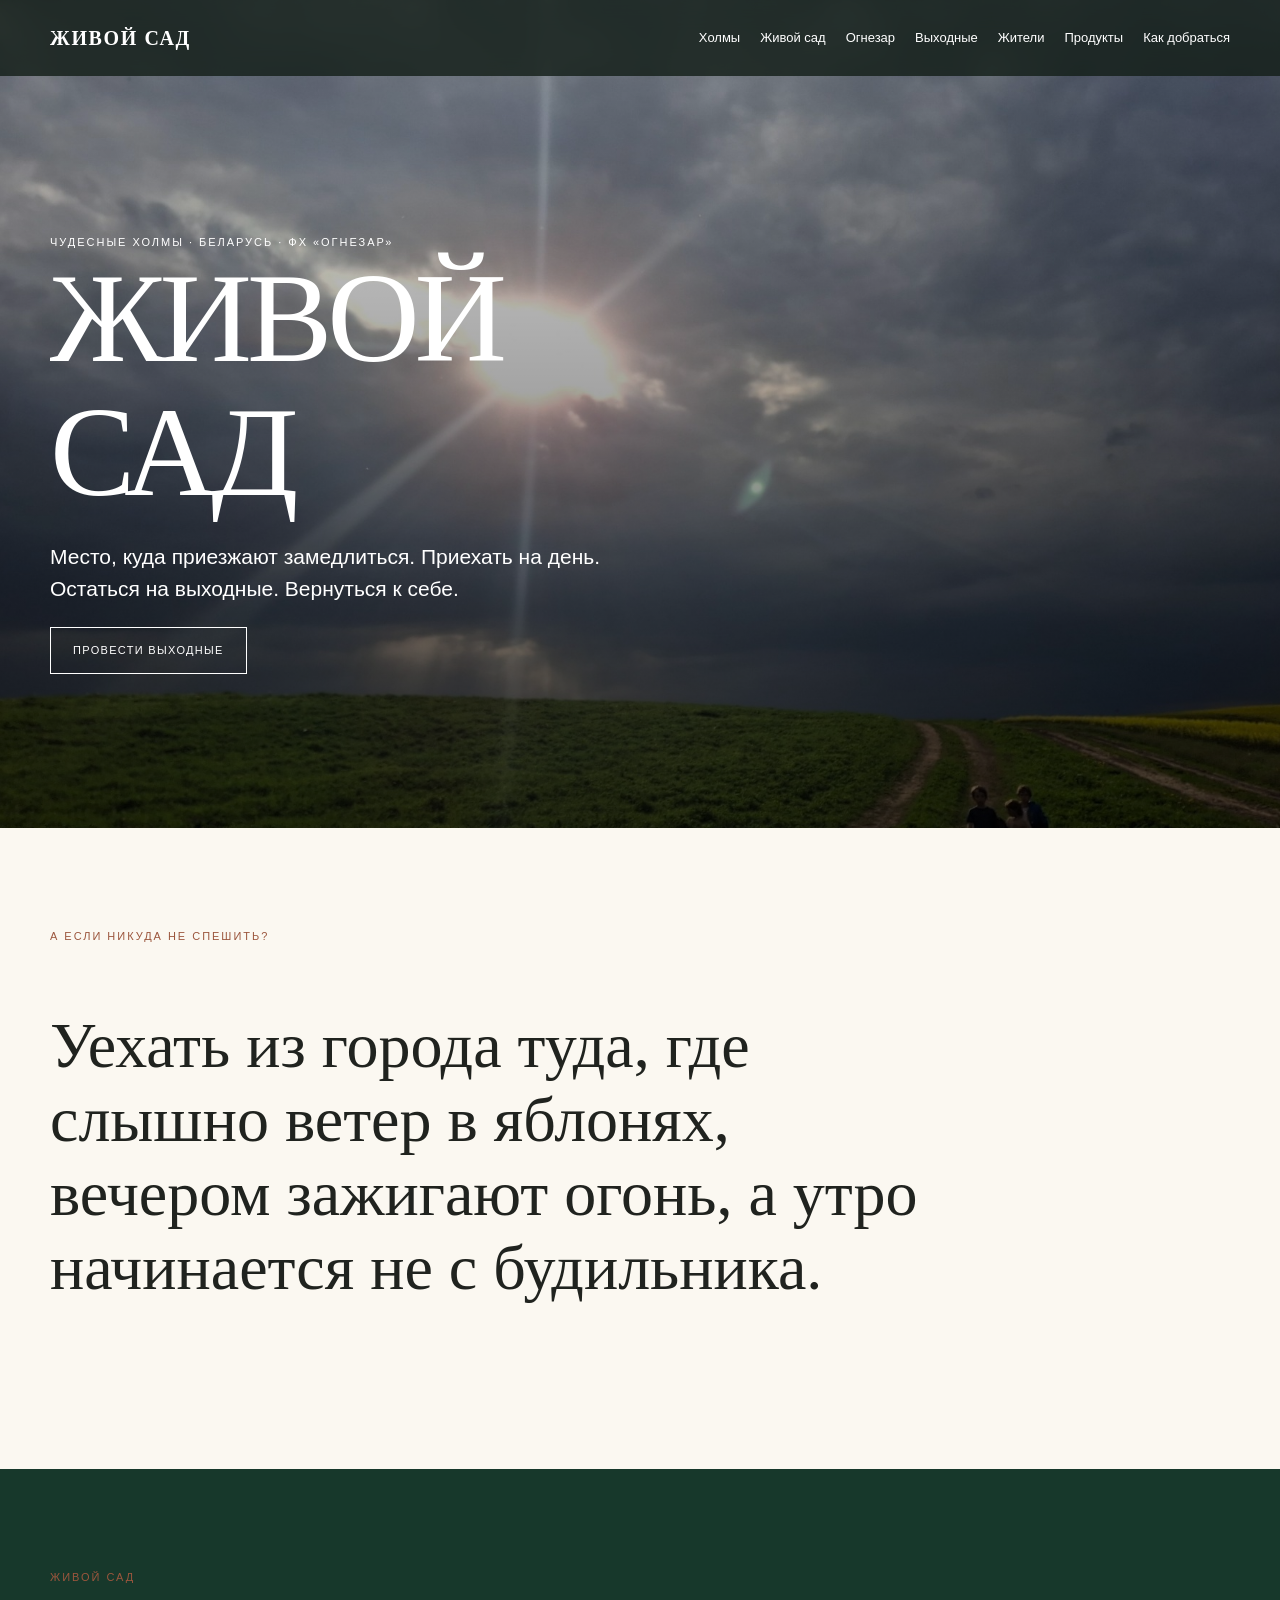
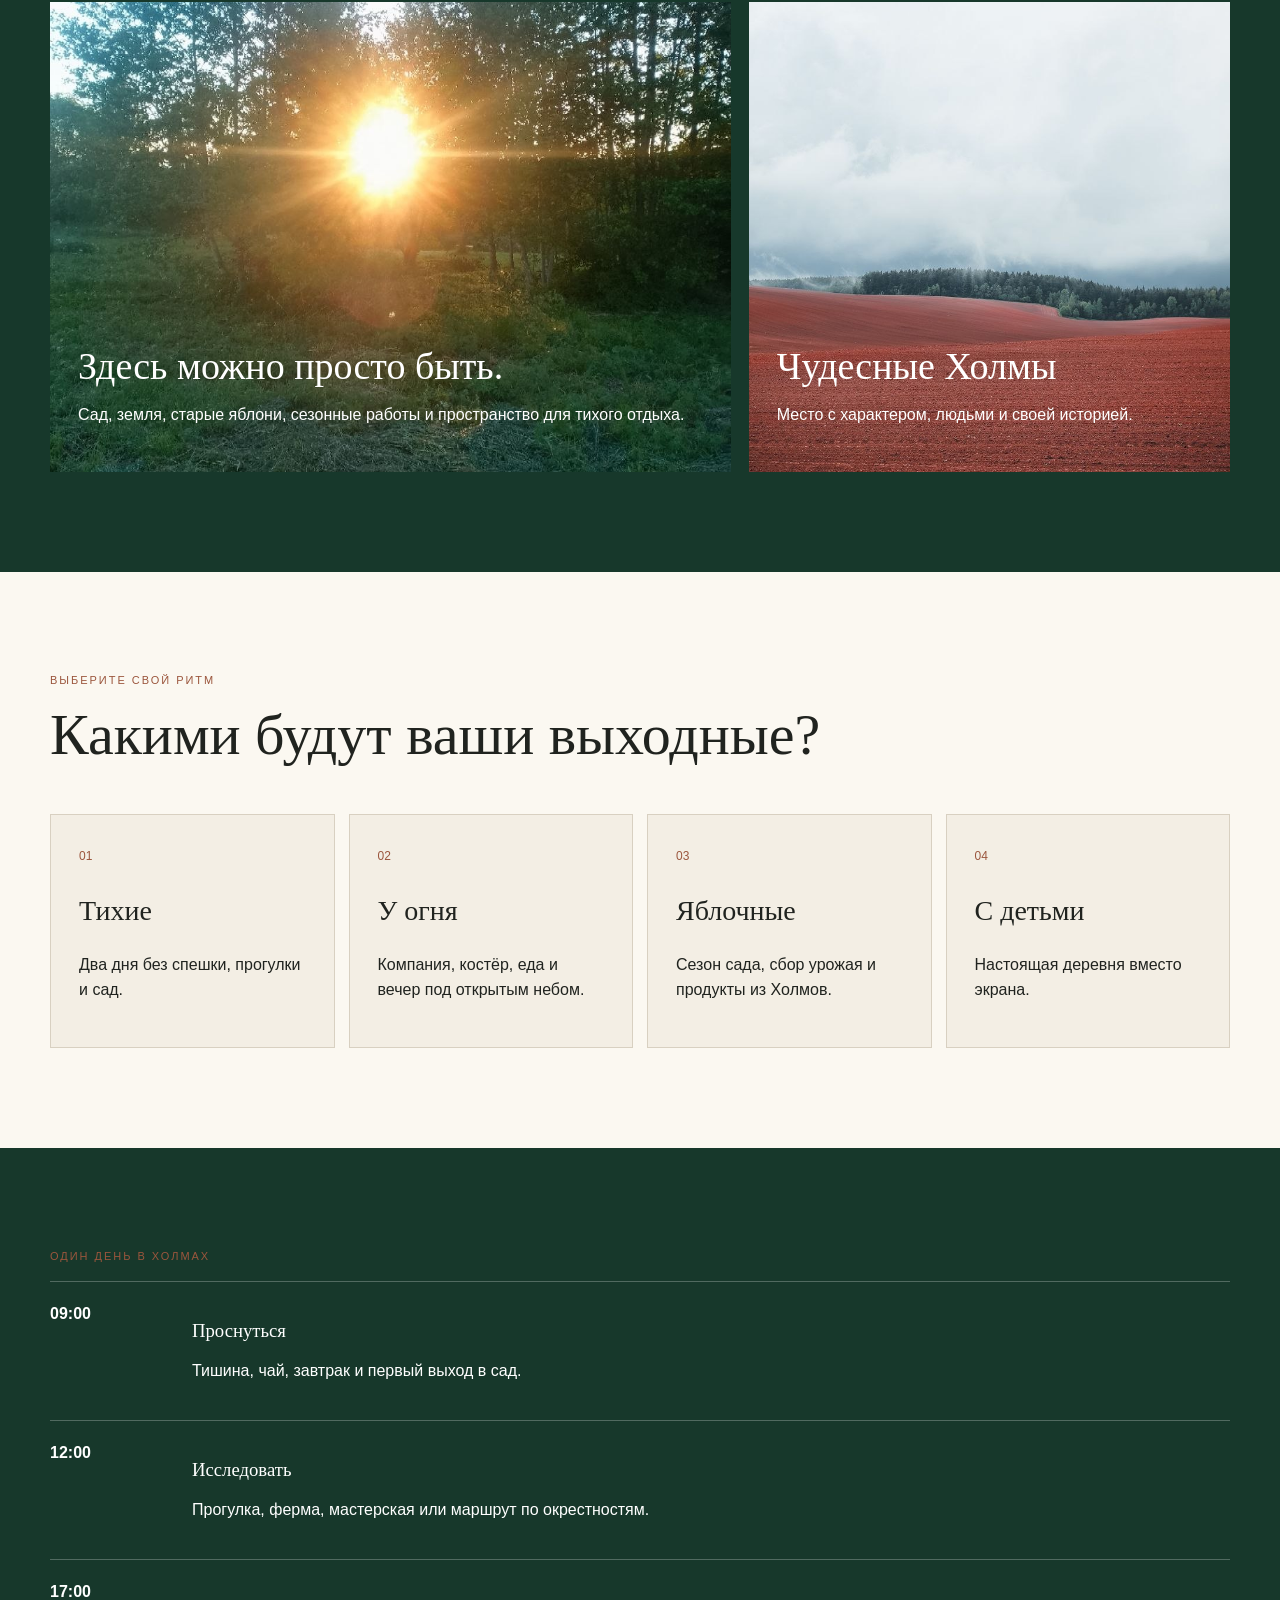
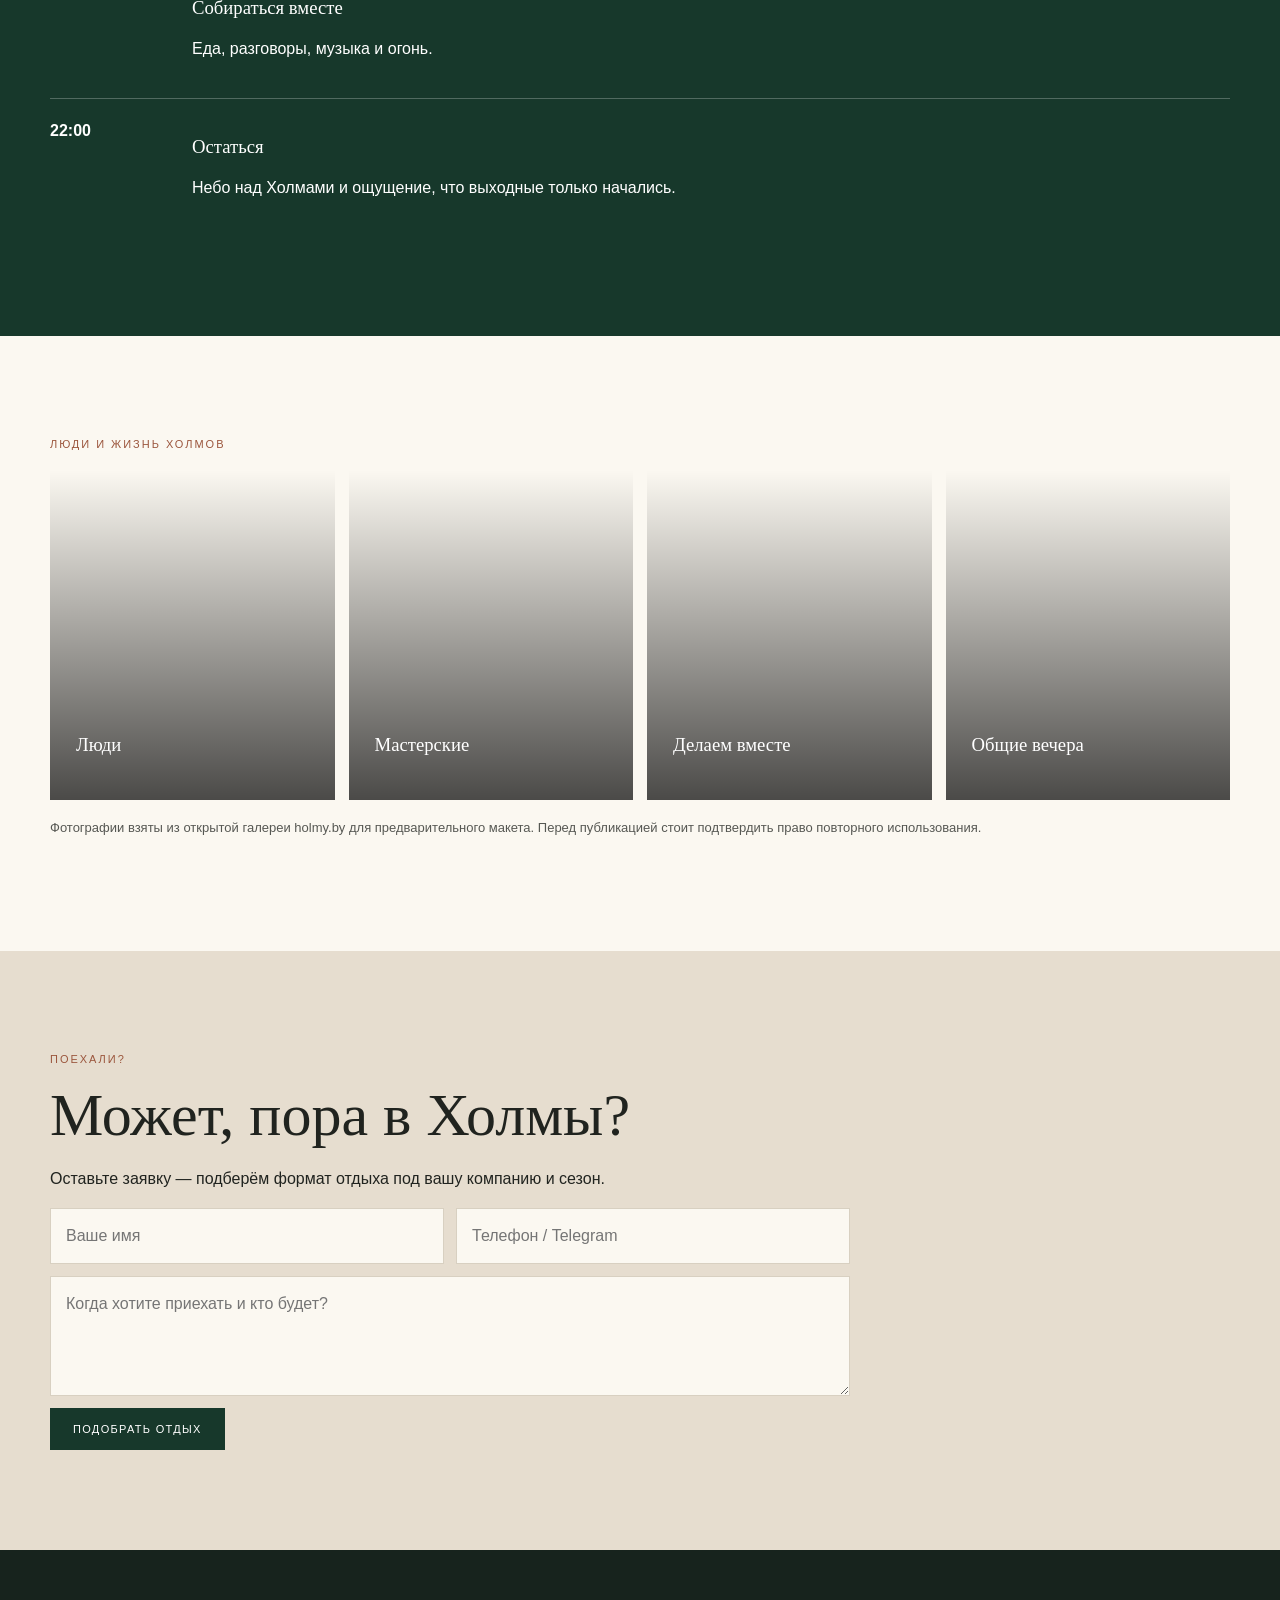
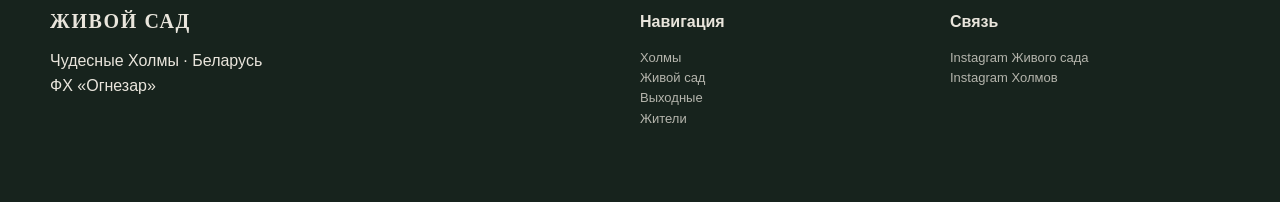
==== commit 73069b3b: "Add files via upload" ====
--- a/index.html
+++ b/index.html
@@ -1,395 +1,11 @@
-<!DOCTYPE html>
-<html lang="ru">
-<head>
-  <meta charset="UTF-8">
-  <meta name="viewport" content="width=device-width, initial-scale=1.0">
-  <title>Живой сад — Чудесные Холмы</title>
-  <meta name="description" content="Живой сад в Чудесных Холмах. ФХ «Огнезар». Экоотдых, сад, ферма, выходные, события и жизнь белорусской деревни.">
-  <link rel="preconnect" href="https://fonts.googleapis.com">
-  <link rel="preconnect" href="https://fonts.gstatic.com" crossorigin>
-  <link href="https://fonts.googleapis.com/css2?family=DM+Sans:wght@400;500;600;700&family=Manrope:wght@400;500;600;700&family=Playfair+Display:wght@500;600&display=swap" rel="stylesheet">
-  <style>
-    :root{
-      --cream:#f4f0e7;
-      --paper:#faf8f2;
-      --ink:#182019;
-      --green:#20372b;
-      --green2:#2e4b39;
-      --red:#8f4035;
-      --muted:#74766f;
-      --line:rgba(24,32,25,.14);
-      --white:#fffdf8;
-      --radius:28px;
-    }
-    *{box-sizing:border-box}
-    html{scroll-behavior:smooth}
-    body{margin:0;background:var(--paper);color:var(--ink);font-family:"DM Sans",Arial,sans-serif}
-    a{color:inherit;text-decoration:none}
-    img{display:block;width:100%;height:100%;object-fit:cover}
-    .container{width:min(1240px,calc(100% - 48px));margin:auto}
-    .eyebrow{font-size:12px;letter-spacing:.16em;text-transform:uppercase;font-weight:700;opacity:.68}
-    .serif{font-family:"Playfair Display",Georgia,serif}
-    .btn{display:inline-flex;align-items:center;justify-content:center;gap:12px;padding:15px 22px;border-radius:999px;border:1px solid transparent;font-weight:700;font-size:14px;transition:.25s}
-    .btn-dark{background:var(--ink);color:#fff}
-    .btn-dark:hover{transform:translateY(-2px);background:#0f1511}
-    .btn-light{background:rgba(255,255,255,.13);border-color:rgba(255,255,255,.35);color:#fff;backdrop-filter:blur(10px)}
-    .btn-light:hover{background:#fff;color:var(--ink)}
-    .btn-outline{border-color:var(--line)}
-    .btn-outline:hover{background:var(--ink);color:#fff}
-
-    header{position:fixed;z-index:20;top:0;left:0;right:0;color:#fff;padding:18px 0;transition:.3s}
-    header.scrolled{background:rgba(24,32,25,.94);backdrop-filter:blur(16px);padding:12px 0}
-    .nav{display:flex;align-items:center;justify-content:space-between}
-    .brand{display:flex;align-items:center;gap:12px}
-    .brand-mark{width:38px;height:38px;border:1px solid rgba(255,255,255,.55);border-radius:50%;display:grid;place-items:center;font-family:Georgia,serif;font-size:18px}
-    .brand-title{font-size:14px;font-weight:700;letter-spacing:.03em}
-    .brand-sub{font-size:10px;opacity:.7;margin-top:2px}
-    nav{display:flex;gap:25px;align-items:center;font-size:13px}
-    nav a{opacity:.9}
-    nav a:hover{opacity:1}
-    .nav-cta{padding:10px 17px;border-radius:999px;background:#fff;color:var(--ink);font-weight:700}
-
-    .hero{height:100vh;min-height:680px;position:relative;color:#fff;overflow:hidden;background:#26392e}
-    .hero-bg{position:absolute;inset:0;background-image:linear-gradient(90deg,rgba(9,18,12,.73) 0%,rgba(9,18,12,.36) 47%,rgba(9,18,12,.18) 100%),url("https://images.unsplash.com/photo-1725702131100-eaec984eb76c?auto=format&fit=crop&w=2200&q=88");background-size:cover;background-position:center}
-    .hero::after{content:"";position:absolute;inset:0;background:linear-gradient(0deg,rgba(8,15,10,.55),transparent 45%)}
-    .hero-content{position:relative;z-index:2;height:100%;display:flex;align-items:flex-end;padding-bottom:72px}
-    .hero-copy{max-width:780px}
-    .hero h1{font-family:"Playfair Display",Georgia,serif;font-size:clamp(68px,10vw,142px);line-height:.83;font-weight:500;letter-spacing:-.055em;margin:22px 0 30px}
-    .hero p{font-size:clamp(18px,2vw,25px);line-height:1.35;max-width:590px;margin:0 0 32px}
-    .hero-meta{position:absolute;right:0;bottom:80px;z-index:3;display:flex;align-items:center;gap:13px;font-size:12px;letter-spacing:.08em;text-transform:uppercase}
-    .scroll{position:absolute;bottom:23px;left:50%;transform:translateX(-50%);z-index:3;font-size:11px;letter-spacing:.16em;text-transform:uppercase;opacity:.7}
-
-    section{padding:120px 0}
-    .intro{background:var(--cream)}
-    .intro-grid{display:grid;grid-template-columns:1.15fr .85fr;gap:90px;align-items:center}
-    .intro h2{font-size:clamp(45px,6vw,84px);line-height:.96;letter-spacing:-.045em;margin:20px 0 30px;font-weight:500}
-    .intro p{font-size:19px;line-height:1.65;max-width:630px;color:#4d534d}
-    .quote{border-left:1px solid var(--red);padding-left:28px;margin-top:38px;font-family:"Playfair Display",Georgia,serif;font-size:26px;line-height:1.35}
-    .intro-photo{height:650px;border-radius:var(--radius);overflow:hidden;position:relative}
-    .photo-caption{position:absolute;left:20px;bottom:18px;color:#fff;font-size:11px;letter-spacing:.12em;text-transform:uppercase;background:rgba(0,0,0,.28);padding:8px 11px;border-radius:999px;backdrop-filter:blur(8px)}
-
-    .dark{background:var(--green);color:#fff}
-    .dark .eyebrow{color:#d9dfd7}
-    .dark .muted{color:#bec8bf}
-    .section-head{display:flex;justify-content:space-between;gap:30px;align-items:end;margin-bottom:50px}
-    h2.section-title{font-family:"Playfair Display",Georgia,serif;font-size:clamp(46px,6vw,82px);line-height:.95;letter-spacing:-.045em;font-weight:500;margin:15px 0 0}
-    .section-intro{max-width:430px;font-size:17px;line-height:1.6;color:#bfc8c0}
-
-    .experience-grid{display:grid;grid-template-columns:repeat(4,1fr);gap:14px}
-    .experience-card{min-height:410px;border-radius:22px;overflow:hidden;position:relative;background:#31483a}
-    .experience-card::after{content:"";position:absolute;inset:0;background:linear-gradient(0deg,rgba(7,14,9,.82),transparent 60%)}
-    .experience-card:nth-child(1){background-image:url("https://images.unsplash.com/photo-1565299624946-b28f40a0ae38?auto=format&fit=crop&w=1000&q=80");background-size:cover;background-position:center}
-    .experience-card:nth-child(2){background-image:url("https://images.unsplash.com/photo-1500534623283-312aade485b7?auto=format&fit=crop&w=1000&q=80");background-size:cover;background-position:center}
-    .experience-card:nth-child(3){background-image:url("https://images.unsplash.com/photo-1516214104703-d870798883c5?auto=format&fit=crop&w=1000&q=80");background-size:cover;background-position:center}
-    .experience-card:nth-child(4){background-image:url("https://images.unsplash.com/photo-1500534314209-a25ddb2bd429?auto=format&fit=crop&w=1000&q=80");background-size:cover;background-position:center}
-    .experience-content{position:absolute;z-index:2;bottom:25px;left:25px;right:25px}
-    .experience-content h3{font-family:"Playfair Display",Georgia,serif;font-size:31px;font-weight:500;margin:9px 0}
-    .experience-content p{margin:0;color:#e1e7e1;line-height:1.45;font-size:14px}
-
-    .weekends{background:var(--paper)}
-    .weekend-grid{display:grid;grid-template-columns:repeat(2,1fr);gap:18px}
-    .weekend-card{min-height:410px;border-radius:var(--radius);padding:35px;display:flex;flex-direction:column;justify-content:flex-end;position:relative;overflow:hidden;color:#fff}
-    .weekend-card::before{content:"";position:absolute;inset:0;background:linear-gradient(0deg,rgba(10,18,12,.83),rgba(10,18,12,.05) 72%)}
-    .weekend-card > *{position:relative;z-index:1}
-    .weekend-card:nth-child(1){background:url("https://images.unsplash.com/photo-1560807707-8cc77767d783?auto=format&fit=crop&w=1500&q=85") center/cover}
-    .weekend-card:nth-child(2){background:url("https://images.unsplash.com/photo-1448375240586-882707db888b?auto=format&fit=crop&w=1500&q=85") center/cover}
-    .weekend-card:nth-child(3){background:url("https://images.unsplash.com/photo-1517486808906-6ca8b3f04846?auto=format&fit=crop&w=1500&q=85") center/cover}
-    .weekend-card:nth-child(4){background:url("https://images.unsplash.com/photo-1501339847302-ac426a4a7cbb?auto=format&fit=crop&w=1500&q=85") center/cover}
-    .tag{font-size:11px;text-transform:uppercase;letter-spacing:.14em;opacity:.82}
-    .weekend-card h3{font-family:"Playfair Display",Georgia,serif;font-size:42px;line-height:1;margin:10px 0}
-    .weekend-card p{max-width:430px;margin:0 0 20px;line-height:1.5}
-
-    .day{background:#e8e4da}
-    .day-grid{display:grid;grid-template-columns:.9fr 1.1fr;gap:80px;align-items:center}
-    .day h2{font-family:"Playfair Display",Georgia,serif;font-size:clamp(48px,6vw,80px);font-weight:500;line-height:.94;letter-spacing:-.05em;margin:18px 0 30px}
-    .day p{font-size:18px;line-height:1.6;color:#555a54}
-    .timeline{border-top:1px solid var(--line)}
-    .time-row{display:grid;grid-template-columns:100px 1fr;gap:20px;padding:22px 0;border-bottom:1px solid var(--line)}
-    .time{font-weight:700;font-size:13px;letter-spacing:.08em}
-    .time-row strong{font-size:17px}
-    .time-row span{display:block;color:#6d716b;font-size:14px;margin-top:5px}
-
-    .orchard{background:#171f19;color:#fff;position:relative;overflow:hidden}
-    .orchard-grid{display:grid;grid-template-columns:1fr 1fr;min-height:640px;align-items:center}
-    .orchard-photo{height:640px;margin-right:70px;background:url("https://images.unsplash.com/photo-1501004318641-b39e6451bec6?auto=format&fit=crop&w=1500&q=85") center/cover;border-radius:0 35px 35px 0}
-    .orchard-copy{padding:70px 0}
-    .orchard-copy h2{font-family:"Playfair Display",Georgia,serif;font-size:clamp(60px,8vw,112px);line-height:.82;font-weight:500;letter-spacing:-.06em;margin:18px 0 30px}
-    .orchard-copy p{font-size:18px;line-height:1.6;color:#c8cec8;max-width:500px}
-    .orchard-number{font-size:120px;font-family:"Playfair Display",Georgia,serif;color:rgba(255,255,255,.08);position:absolute;right:3%;bottom:-25px}
-
-    .seasons{background:var(--cream)}
-    .season-grid{display:grid;grid-template-columns:repeat(4,1fr);gap:10px}
-    .season{height:460px;position:relative;overflow:hidden;border-radius:20px}
-    .season::after{content:"";position:absolute;inset:0;background:linear-gradient(0deg,rgba(10,18,12,.7),transparent 60%)}
-    .season:nth-child(1){background:url("https://images.unsplash.com/photo-1497250681960-ef046c08a56e?auto=format&fit=crop&w=900&q=85") center/cover}
-    .season:nth-child(2){background:url("https://images.unsplash.com/photo-1464822759023-fed622ff2c3b?auto=format&fit=crop&w=900&q=85") center/cover}
-    .season:nth-child(3){background:url("https://images.unsplash.com/photo-1501004318641-b39e6451bec6?auto=format&fit=crop&w=900&q=85") center/cover}
-    .season:nth-child(4){background:url("https://images.unsplash.com/photo-1470252649378-9c29740c9fa8?auto=format&fit=crop&w=900&q=85") center/cover}
-    .season-content{position:absolute;z-index:2;bottom:22px;left:22px;color:#fff}
-    .season-content h3{font-family:"Playfair Display",Georgia,serif;font-size:36px;font-weight:500;margin:8px 0 0}
-
-    .people{background:var(--paper)}
-    .people-grid{display:grid;grid-template-columns:1.3fr .7fr;gap:60px;align-items:end}
-    .people-photo{height:620px;border-radius:28px;overflow:hidden;background:url("https://images.unsplash.com/photo-1507003211169-0a1dd7228f2d?auto=format&fit=crop&w=1200&q=85") center/cover}
-    .people-copy h2{font-family:"Playfair Display",Georgia,serif;font-size:clamp(50px,6vw,85px);line-height:.93;font-weight:500;letter-spacing:-.05em;margin:18px 0 28px}
-    .people-copy p{font-size:18px;line-height:1.65;color:#565b55}
-    .people-note{margin-top:45px;padding-top:25px;border-top:1px solid var(--line);font-family:"Playfair Display",Georgia,serif;font-size:25px;line-height:1.4}
-
-    .join{padding:0;background:var(--red);color:#fff}
-    .join-inner{min-height:570px;display:flex;align-items:center;justify-content:space-between;gap:50px}
-    .join h2{font-family:"Playfair Display",Georgia,serif;font-size:clamp(58px,8vw,112px);line-height:.84;font-weight:500;letter-spacing:-.06em;margin:20px 0 25px}
-    .join p{font-size:19px;line-height:1.55;max-width:540px;color:#f4ded8}
-    .join-card{background:#f5efe6;color:var(--ink);width:min(410px,100%);padding:34px;border-radius:28px}
-    .join-card h3{font-family:"Playfair Display",Georgia,serif;font-size:34px;font-weight:500;margin:0 0 22px}
-    .form-row{margin-bottom:12px}
-    .form-row input,.form-row select{width:100%;padding:14px 15px;border:1px solid #d8d1c6;background:#fff;border-radius:13px;font:inherit;color:var(--ink)}
-    .join-card .btn{width:100%;margin-top:5px}
-
-    .instagram{background:var(--paper)}
-    .insta-grid{display:grid;grid-template-columns:repeat(6,1fr);gap:7px;margin-top:45px}
-    .insta-tile{aspect-ratio:1;overflow:hidden;position:relative}
-    .insta-tile:nth-child(1){background:url("https://images.unsplash.com/photo-1500530855697-b586d89ba3ee?auto=format&fit=crop&w=700&q=85") center/cover}
-    .insta-tile:nth-child(2){background:url("https://images.unsplash.com/photo-1500534314209-a25ddb2bd429?auto=format&fit=crop&w=700&q=85") center/cover}
-    .insta-tile:nth-child(3){background:url("https://images.unsplash.com/photo-1516214104703-d870798883c5?auto=format&fit=crop&w=700&q=85") center/cover}
-    .insta-tile:nth-child(4){background:url("https://images.unsplash.com/photo-1500534623283-312aade485b7?auto=format&fit=crop&w=700&q=85") center/cover}
-    .insta-tile:nth-child(5){background:url("https://images.unsplash.com/photo-1517486808906-6ca8b3f04846?auto=format&fit=crop&w=700&q=85") center/cover}
-    .insta-tile:nth-child(6){background:url("https://images.unsplash.com/photo-1441974231531-c6227db76b6e?auto=format&fit=crop&w=700&q=85") center/cover}
-
-    footer{background:#101611;color:#dfe5df;padding:65px 0 35px}
-    .footer-top{display:flex;justify-content:space-between;gap:40px;padding-bottom:60px}
-    .footer-title{font-family:"Playfair Display",Georgia,serif;font-size:48px;line-height:.95}
-    .footer-links{display:grid;grid-template-columns:repeat(2,150px);gap:12px;font-size:14px;color:#aeb8af}
-    .footer-links a:hover{color:#fff}
-    .footer-bottom{border-top:1px solid rgba(255,255,255,.12);padding-top:20px;display:flex;justify-content:space-between;font-size:11px;color:#778078}
-
-    @media(max-width:900px){
-      nav a:not(.nav-cta){display:none}
-      .container{width:min(100% - 30px,1240px)}
-      section{padding:80px 0}
-      .hero{min-height:680px}
-      .hero-content{padding-bottom:45px}
-      .hero h1{font-size:70px}
-      .hero-meta{display:none}
-      .intro-grid,.day-grid,.orchard-grid,.people-grid{grid-template-columns:1fr;gap:40px}
-      .intro-photo{height:470px}
-      .experience-grid{grid-template-columns:1fr 1fr}
-      .weekend-grid{grid-template-columns:1fr}
-      .orchard-photo{height:430px;margin:0;border-radius:0}
-      .orchard-copy{padding:70px 20px 80px}
-      .season-grid{grid-template-columns:1fr 1fr}
-      .season{height:360px}
-      .people-photo{height:470px}
-      .join-inner{padding:75px 0;display:grid}
-      .insta-grid{grid-template-columns:repeat(3,1fr)}
-    }
-    @media(max-width:560px){
-      .hero h1{font-size:61px}
-      .hero p{font-size:18px}
-      .experience-grid{grid-template-columns:1fr}
-      .experience-card{min-height:300px}
-      .season-grid{grid-template-columns:1fr}
-      .season{height:360px}
-      .section-head{display:block}
-      .section-intro{margin-top:22px}
-      .footer-top,.footer-bottom{display:block}
-      .footer-links{margin-top:30px}
-      .footer-bottom div+div{margin-top:12px}
-    }
-  </style>
-</head>
-<body>
-<header id="header">
-  <div class="container nav">
-    <a class="brand" href="#">
-      <div class="brand-mark">Ж</div>
-      <div><div class="brand-title">ЖИВОЙ САД</div><div class="brand-sub">Чудесные Холмы · Беларусь</div></div>
-    </a>
-    <nav>
-      <a href="#holmy">Холмы</a>
-      <a href="#sad">Сад</a>
-      <a href="#weekends">Выходные</a>
-      <a href="#events">События</a>
-      <a class="nav-cta" href="#booking">Хочу в Холмы</a>
-    </nav>
-  </div>
-</header>
-
-<main>
-  <section class="hero">
-    <div class="hero-bg"></div>
-    <div class="container hero-content">
-      <div class="hero-copy">
-        <div class="eyebrow">ФХ «Огнезар» · Большое Запрудье</div>
-        <h1>Живой<br>сад.</h1>
-        <p>Место, куда приезжают замедлиться. Сад, ферма, лес, холмы и люди — в настоящей белорусской деревне.</p>
-        <a class="btn btn-light" href="#weekends">Провести выходные <span>↗</span></a>
-      </div>
-    </div>
-    <div class="hero-meta">80 км от Минска&nbsp;&nbsp; · &nbsp;&nbsp;Воложинский район</div>
-    <div class="scroll">Листайте ↓</div>
-  </section>
-
-  <section class="intro" id="holmy">
-    <div class="container intro-grid">
-      <div>
-        <div class="eyebrow">01 · Чудесные Холмы</div>
-        <h2 class="serif">А если<br>никуда<br>не спешить?</h2>
-        <p>Оставить телефон в кармане. Пойти босиком по траве. Собрать яблоки с дерева. Развести огонь. Выпить чай на крыльце. Не успеть ничего — и именно поэтому успеть главное.</p>
-        <div class="quote">«Город тебя пинает. А деревня гладит по голове и говорит: ты на своём месте».</div>
-      </div>
-      <div class="intro-photo">
-        <img src="https://images.unsplash.com/photo-1500534623283-312aade485b7?auto=format&fit=crop&w=1400&q=88" alt="Природа и холмы">
-        <div class="photo-caption">Чудесные Холмы</div>
-      </div>
-    </div>
-  </section>
-
-  <section class="dark" id="sad">
-    <div class="container">
-      <div class="section-head">
-        <div><div class="eyebrow">02 · Живой сад</div><h2 class="section-title">Здесь можно<br>просто быть.</h2></div>
-        <div class="section-intro">Не парк. Не база отдыха. Не музей деревни. Настоящий сад на настоящей земле — место, которым хочется делиться.</div>
-      </div>
-      <div class="experience-grid">
-        <article class="experience-card"><div class="experience-content"><div class="tag">01</div><h3>Собирать</h3><p>Яблоки, ягоды и всё, что даёт сезон.</p></div></article>
-        <article class="experience-card"><div class="experience-content"><div class="tag">02</div><h3>Гулять</h3><p>Между яблонями, по холмам и лесным тропам.</p></div></article>
-        <article class="experience-card"><div class="experience-content"><div class="tag">03</div><h3>Создавать</h3><p>Мастерить, готовить, учиться у людей Холмов.</p></div></article>
-        <article class="experience-card"><div class="experience-content"><div class="tag">04</div><h3>Оставаться</h3><p>На вечер, на ночь или на целые выходные.</p></div></article>
-      </div>
-    </div>
-  </section>
-
-  <section class="weekends" id="weekends">
-    <div class="container">
-      <div class="section-head">
-        <div><div class="eyebrow">03 · Ваши выходные</div><h2 class="section-title">Выберите<br>свой ритм.</h2></div>
-        <div class="section-intro" style="color:#666">Готовые сценарии — чтобы не думать, чем заняться. Можно приехать на день или остаться до воскресенья.</div>
-      </div>
-      <div class="weekend-grid">
-        <article class="weekend-card"><div class="tag">Для двоих</div><h3>Тихие выходные</h3><p>Сад · лес · баня · ужин · костёр · ночь в деревне.</p><a class="btn btn-light" href="#booking">Выбрать →</a></article>
-        <article class="weekend-card"><div class="tag">С детьми</div><h3>Живая ферма</h3><p>Земля · яблоки · животные · огонь · мастерская · приключение.</p><a class="btn btn-light" href="#booking">Выбрать →</a></article>
-        <article class="weekend-card"><div class="tag">С друзьями</div><h3>Выходные у огня</h3><p>Еда на огне · музыка · холмы · разговоры до ночи.</p><a class="btn btn-light" href="#booking">Выбрать →</a></article>
-        <article class="weekend-card"><div class="tag">Сезонный формат</div><h3>Яблочные выходные</h3><p>Сбор урожая · дегустация · яблочная кухня · сад.</p><a class="btn btn-light" href="#booking">Выбрать →</a></article>
-      </div>
-    </div>
-  </section>
-
-  <section class="day" id="events">
-    <div class="container day-grid">
-      <div>
-        <div class="eyebrow">04 · Один день</div>
-        <h2>Представьте свой субботний день.</h2>
-        <p>Никакой гонки за впечатлениями. Просто хороший день в деревне — с пространством для случайных разговоров и времени для себя.</p>
-      </div>
-      <div class="timeline">
-        <div class="time-row"><div class="time">10:30</div><div><strong>Приехать</strong><span>Оставить город за дорогой.</span></div></div>
-        <div class="time-row"><div class="time">11:00</div><div><strong>Прогуляться по саду</strong><span>Яблони, трава, холмы.</span></div></div>
-        <div class="time-row"><div class="time">13:00</div><div><strong>Познакомиться с Огнезаром</strong><span>Узнать, как живёт настоящий сад.</span></div></div>
-        <div class="time-row"><div class="time">15:00</div><div><strong>Сделать что-нибудь руками</strong><span>Мастерская или сезонная работа.</span></div></div>
-        <div class="time-row"><div class="time">19:00</div><div><strong>Костёр</strong><span>Еда, чай и разговоры.</span></div></div>
-        <div class="time-row"><div class="time">23:00</div><div><strong>Звёзды</strong><span>А можно остаться до воскресенья.</span></div></div>
-      </div>
-    </div>
-  </section>
-
-  <section class="orchard">
-    <div class="orchard-grid">
-      <div class="orchard-photo"></div>
-      <div class="orchard-copy">
-        <div class="eyebrow">05 · Сезон урожая</div>
-        <h2>Яблоки.</h2>
-        <p>Старые сорта. Ручной сбор. Настоящий сад. Осенью здесь хочется не просто купить яблоки — хочется самому пройти между деревьями, выбрать своё и увезти с собой кусочек Холмов.</p>
-        <a class="btn btn-light" href="#booking">Приехать на урожай →</a>
-      </div>
-    </div>
-    <div class="orchard-number">01</div>
-  </section>
-
-  <section class="seasons">
-    <div class="container">
-      <div class="section-head">
-        <div><div class="eyebrow">06 · Четыре времени года</div><h2 class="section-title">Холмы<br>меняются.</h2></div>
-        <div class="section-intro" style="color:#666">И каждый сезон даёт свой повод приехать снова.</div>
-      </div>
-      <div class="season-grid">
-        <div class="season"><div class="season-content"><div class="tag">Весна</div><h3>Сад цветёт</h3></div></div>
-        <div class="season"><div class="season-content"><div class="tag">Лето</div><h3>Всё растёт</h3></div></div>
-        <div class="season"><div class="season-content"><div class="tag">Осень</div><h3>Время урожая</h3></div></div>
-        <div class="season"><div class="season-content"><div class="tag">Зима</div><h3>Время тишины</h3></div></div>
-      </div>
-    </div>
-  </section>
-
-  <section class="people">
-    <div class="container people-grid">
-      <div class="people-photo"></div>
-      <div class="people-copy">
-        <div class="eyebrow">07 · Люди</div>
-        <h2>Место<br>делают<br>люди.</h2>
-        <p>Чудесные Холмы — это не декорация для отдыха. Здесь живут люди, которые переехали из города, строят дома, выращивают сады, делают керамику, мебель, музыку и каждый по-своему придумывает жизнь.</p>
-        <div class="people-note">Приезжайте не только посмотреть на Холмы. Познакомьтесь с теми, кто здесь живёт.</div>
-      </div>
-    </div>
-  </section>
-
-  <section class="join" id="booking">
-    <div class="container join-inner">
-      <div>
-        <div class="eyebrow">08 · Встречаемся в Холмах</div>
-        <h2>Может,<br>пора?</h2>
-        <p>Выберите день и расскажите, каким хотите увидеть свой отдых. Мы подскажем, где остановиться, что посмотреть и что можно успеть за выходные.</p>
-      </div>
-      <form class="join-card" onsubmit="event.preventDefault(); alert('Спасибо! Это демонстрационная форма. Здесь подключим Telegram / почту / CRM.');">
-        <h3>Хочу в Холмы</h3>
-        <div class="form-row"><input required placeholder="Ваше имя"></div>
-        <div class="form-row"><input required type="tel" placeholder="Телефон или Telegram"></div>
-        <div class="form-row"><select><option>Когда хотите приехать?</option><option>На день</option><option>На выходные</option><option>На несколько дней</option></select></div>
-        <div class="form-row"><select><option>Кто едет?</option><option>Двое</option><option>Семья с детьми</option><option>Друзья</option><option>Компания</option></select></div>
-        <button class="btn btn-dark" type="submit">Подобрать отдых →</button>
-      </form>
-    </div>
-  </section>
-
-  <section class="instagram">
-    <div class="container">
-      <div class="section-head">
-        <div><div class="eyebrow">09 · Сейчас в Холмах</div><h2 class="section-title">Жизнь<br>прямо сейчас.</h2></div>
-        <div class="section-intro" style="color:#666">Фотографии и новости из жизни сообщества. На финальной версии сюда подключим реальные материалы Instagram.</div>
-      </div>
-      <div class="insta-grid">
-        <a class="insta-tile" href="https://www.instagram.com/chudesnye.holmy/" target="_blank" aria-label="Чудесные Холмы"></a>
-        <a class="insta-tile" href="https://www.instagram.com/chudesnye.holmy/" target="_blank"></a>
-        <a class="insta-tile" href="https://www.instagram.com/zhyvy.sad/" target="_blank"></a>
-        <a class="insta-tile" href="https://www.instagram.com/zhyvy.sad/" target="_blank"></a>
-        <a class="insta-tile" href="https://www.instagram.com/chudesnye.holmy/" target="_blank"></a>
-        <a class="insta-tile" href="https://www.instagram.com/chudesnye.holmy/" target="_blank"></a>
-      </div>
-    </div>
-  </section>
-</main>
-
-<footer>
-  <div class="container">
-    <div class="footer-top">
-      <div>
-        <div class="eyebrow">Живой сад · ФХ «Огнезар»</div>
-        <div class="footer-title serif">До встречи<br>в Холмах.</div>
-      </div>
-      <div class="footer-links">
-        <a href="#holmy">Холмы</a><a href="#sad">Живой сад</a>
-        <a href="#weekends">Выходные</a><a href="#events">События</a>
-        <a href="https://www.instagram.com/chudesnye.holmy/" target="_blank">Instagram Холмов</a>
-        <a href="https://www.instagram.com/zhyvy.sad/" target="_blank">Instagram сада</a>
-        <a href="https://t.me/izobilieholmov" target="_blank">Telegram</a><a href="#booking">Забронировать</a>
-      </div>
-    </div>
-    <div class="footer-bottom"><div>Чудесные Холмы · Воложинский район · Беларусь</div><div>© 2026 Живой сад</div></div>
-  </div>
-</footer>
-
-<script>
-  const header=document.getElementById('header');
-  window.addEventListener('scroll',()=>header.classList.toggle('scrolled',window.scrollY>40));
-</script>
-</body>
-</html>+<!doctype html><html lang="ru"><head><meta charset="utf-8"><meta name="viewport" content="width=device-width,initial-scale=1"><title>Живой сад — Чудесные Холмы</title><link rel="stylesheet" href="styles.css"></head><body><header class="site-header"><div class="container nav"><a class="brand" href="index.html">ЖИВОЙ САД</a>
+<nav class="navlinks"><a href="pages/holmy.html">Холмы</a><a href="pages/sad.html">Живой сад</a><a href="pages/ognezar.html">Огнезар</a><a href="pages/weekend.html">Выходные</a><a href="pages/people.html">Жители</a><a href="pages/products.html">Продукты</a><a href="pages/contacts.html">Как добраться</a></nav><span class="menu">МЕНЮ</span></div></header><main>
+<section class="hero"><div class="container"><div class="eyebrow">Чудесные Холмы · Беларусь · ФХ «Огнезар»</div><h1>ЖИВОЙ<br>САД</h1><p>Место, куда приезжают замедлиться. Приехать на день. Остаться на выходные. Вернуться к себе.</p><a class="btn" href="pages/weekend.html">Провести выходные</a></div></section>
+<section><div class="container"><div class="kicker">А если никуда не спешить?</div><p class="intro">Уехать из города туда, где слышно ветер в яблонях, вечером зажигают огонь, а утро начинается не с будильника.</p></div></section>
+<section class="dark"><div class="container"><div class="kicker">Живой сад</div><div class="grid"><div class="feature" style="background-image:url('img/sad.jpg')"><div><h3>Здесь можно просто быть.</h3><p>Сад, земля, старые яблони, сезонные работы и пространство для тихого отдыха.</p></div></div><div class="feature" style="background-image:url('img/landscape.jpg')"><div><h3>Чудесные Холмы</h3><p>Место с характером, людьми и своей историей.</p></div></div></div></div></section>
+<section><div class="container"><div class="kicker">Выберите свой ритм</div><h2 style="font-size:58px;margin-top:0">Какими будут ваши выходные?</h2><div class="cards">
+<a class="card" href="pages/weekend.html"><span class="number">01</span><h3>Тихие</h3><p>Два дня без спешки, прогулки и сад.</p></a><a class="card" href="pages/weekend.html"><span class="number">02</span><h3>У огня</h3><p>Компания, костёр, еда и вечер под открытым небом.</p></a><a class="card" href="pages/weekend.html"><span class="number">03</span><h3>Яблочные</h3><p>Сезон сада, сбор урожая и продукты из Холмов.</p></a><a class="card" href="pages/weekend.html"><span class="number">04</span><h3>С детьми</h3><p>Настоящая деревня вместо экрана.</p></a></div></div></section>
+<section class="dark"><div class="container"><div class="kicker">Один день в Холмах</div><div class="timeline"><b>09:00</b><div><h3>Проснуться</h3><p>Тишина, чай, завтрак и первый выход в сад.</p></div></div><div class="timeline"><b>12:00</b><div><h3>Исследовать</h3><p>Прогулка, ферма, мастерская или маршрут по окрестностям.</p></div></div><div class="timeline"><b>17:00</b><div><h3>Собираться вместе</h3><p>Еда, разговоры, музыка и огонь.</p></div></div><div class="timeline"><b>22:00</b><div><h3>Остаться</h3><p>Небо над Холмами и ощущение, что выходные только начались.</p></div></div></div></section>
+<section><div class="container"><div class="kicker">Люди и жизнь Холмов</div><div class="seasons"><div class="season" style="background-image:url('https://holmy.by/assets/img/legacy/community/community-01.jpg')"><h3>Люди</h3></div><div class="season" style="background-image:url('https://holmy.by/assets/img/legacy/craft/craft-02.jpg')"><h3>Мастерские</h3></div><div class="season" style="background-image:url('https://holmy.by/assets/img/legacy/craft/craft-03.jpg')"><h3>Делаем вместе</h3></div><div class="season" style="background-image:url('https://holmy.by/assets/img/legacy/community/community-02.jpg')"><h3>Общие вечера</h3></div></div><p class="small" style="margin-top:18px">Фотографии взяты из открытой галереи holmy.by для предварительного макета. Перед публикацией стоит подтвердить право повторного использования.</p></div></section>
+<section class="booking"><div class="container"><div class="kicker">Поехали?</div><h2 style="font-size:60px;margin:0 0 20px">Может, пора в Холмы?</h2><p>Оставьте заявку — подберём формат отдыха под вашу компанию и сезон.</p><form class="form" onsubmit="event.preventDefault();alert('Демо-форма. На следующем этапе подключим отправку.');"><input placeholder="Ваше имя"><input placeholder="Телефон / Telegram"><textarea placeholder="Когда хотите приехать и кто будет?"></textarea><button class="btn fill">Подобрать отдых</button></form></div></section>
+</main><footer class="site-footer"><div class="container footergrid"><div><div class="brand">ЖИВОЙ САД</div><p>Чудесные Холмы · Беларусь<br>ФХ «Огнезар»</p></div><div><b>Навигация</b><p class="small"><a href="pages/holmy.html">Холмы</a><br><a href="pages/sad.html">Живой сад</a><br><a href="pages/weekend.html">Выходные</a><br><a href="pages/people.html">Жители</a></p></div><div><b>Связь</b><p class="small"><a href="https://www.instagram.com/zhyvy.sad/">Instagram Живого сада</a><br><a href="https://www.instagram.com/chudesnye.holmy/">Instagram Холмов</a></p></div></div></footer></body></html>
--- a/styles.css
+++ b/styles.css
@@ -0,0 +1,11 @@
+:root{--paper:#fbf8f1;--cream:#f3eee4;--ink:#20231f;--green:#17382b;--line:#d8d0c1;--accent:#9b563d}
+*{box-sizing:border-box}html{scroll-behavior:smooth}body{margin:0;background:var(--paper);color:var(--ink);font-family:Arial,sans-serif;line-height:1.55}h1,h2,h3{font-family:Georgia,serif;font-weight:400;line-height:1.05}a{color:inherit;text-decoration:none}.container{width:min(1180px,calc(100% - 40px));margin:auto}
+.site-header{position:fixed;z-index:20;top:0;left:0;right:0;background:rgba(20,31,25,.82);backdrop-filter:blur(12px);color:white}.nav{height:76px;display:flex;align-items:center;gap:28px}.brand{font:700 20px Georgia,serif;letter-spacing:.08em;margin-right:auto}.navlinks{display:flex;gap:20px;font-size:13px}.navlinks a:hover{opacity:.7}.menu{display:none}
+.hero{min-height:92vh;display:flex;align-items:end;padding:150px 0 70px;background:linear-gradient(180deg,rgba(0,0,0,.12),rgba(0,0,0,.62)),url('img/hero.jpg') center/cover no-repeat;color:white}.hero h1{font-size:clamp(58px,10vw,130px);margin:0 0 12px;letter-spacing:-.04em}.eyebrow,.kicker{font-size:11px;letter-spacing:.18em;text-transform:uppercase}.kicker{color:var(--accent);margin-bottom:16px}.hero p{max-width:620px;font-size:21px}.btn{display:inline-block;padding:14px 22px;border:1px solid currentColor;text-transform:uppercase;letter-spacing:.12em;font-size:11px}.btn.fill{background:var(--green);border-color:var(--green);color:#fff}
+section{padding:100px 0}.intro{font:clamp(34px,5vw,65px) Georgia,serif;max-width:900px}.dark{background:var(--green);color:white}.grid{display:grid;grid-template-columns:repeat(12,1fr);gap:18px}.feature{grid-column:span 7;min-height:470px;background:#ddd center/cover no-repeat;padding:28px;display:flex;align-items:end}.feature:nth-child(2){grid-column:span 5}.feature h3{font-size:38px;margin:0}.cards{display:grid;grid-template-columns:repeat(4,1fr);gap:14px}.card{padding:28px;min-height:230px;background:var(--cream);border:1px solid var(--line)}.card h3{font-size:28px}.number{font-size:12px;color:var(--accent)}
+.timeline{display:grid;grid-template-columns:120px 1fr;gap:22px;padding:20px 0;border-top:1px solid rgba(255,255,255,.25)}.page-hero{padding:170px 0 90px;background:var(--green);color:white}.page-hero h1{font-size:clamp(55px,8vw,100px);margin:0;max-width:950px}.content{max-width:850px}.content h2{font-size:44px;margin-top:70px}.quote{font:32px Georgia,serif;border-left:3px solid var(--accent);padding-left:25px;margin:50px 0}
+.seasons,.people{display:grid;grid-template-columns:repeat(4,1fr);gap:14px}.season{min-height:330px;padding:26px;background:center/cover no-repeat;display:flex;align-items:end;color:white;position:relative}.season:after{content:"";position:absolute;inset:0;background:linear-gradient(transparent,rgba(0,0,0,.7))}.season h3{position:relative;z-index:1}.people{grid-template-columns:repeat(3,1fr)}.person{min-height:390px;background-size:cover;background-position:center;display:flex;align-items:end;padding:25px;background-color:var(--cream)}.person div{background:rgba(251,248,241,.9);padding:15px;width:100%}
+.booking{background:#e6ddcf}.form{display:grid;grid-template-columns:1fr 1fr;gap:12px;max-width:800px}.form input,.form textarea{padding:15px;border:1px solid var(--line);background:var(--paper);font:inherit}.form textarea{grid-column:1/-1;min-height:120px}.form button{grid-column:1/-1;width:max-content}
+.site-footer{background:#17231d;color:#e9e5dc;padding:60px 0}.footergrid{display:grid;grid-template-columns:2fr 1fr 1fr;gap:30px}.small{font-size:13px;opacity:.75}
+@media(max-width:800px){.navlinks{display:none}.menu{display:block}.hero{min-height:82vh}.cards,.seasons,.people{grid-template-columns:1fr 1fr}.feature,.feature:nth-child(2){grid-column:span 12;min-height:360px}.form{grid-template-columns:1fr}.form textarea,.form button{grid-column:auto}.footergrid{grid-template-columns:1fr}.timeline{grid-template-columns:80px 1fr}}
+@media(max-width:520px){.container{width:calc(100% - 28px)}section{padding:70px 0}.cards,.seasons,.people{grid-template-columns:1fr}.hero h1{font-size:60px}.intro{font-size:38px}.nav{height:64px}}
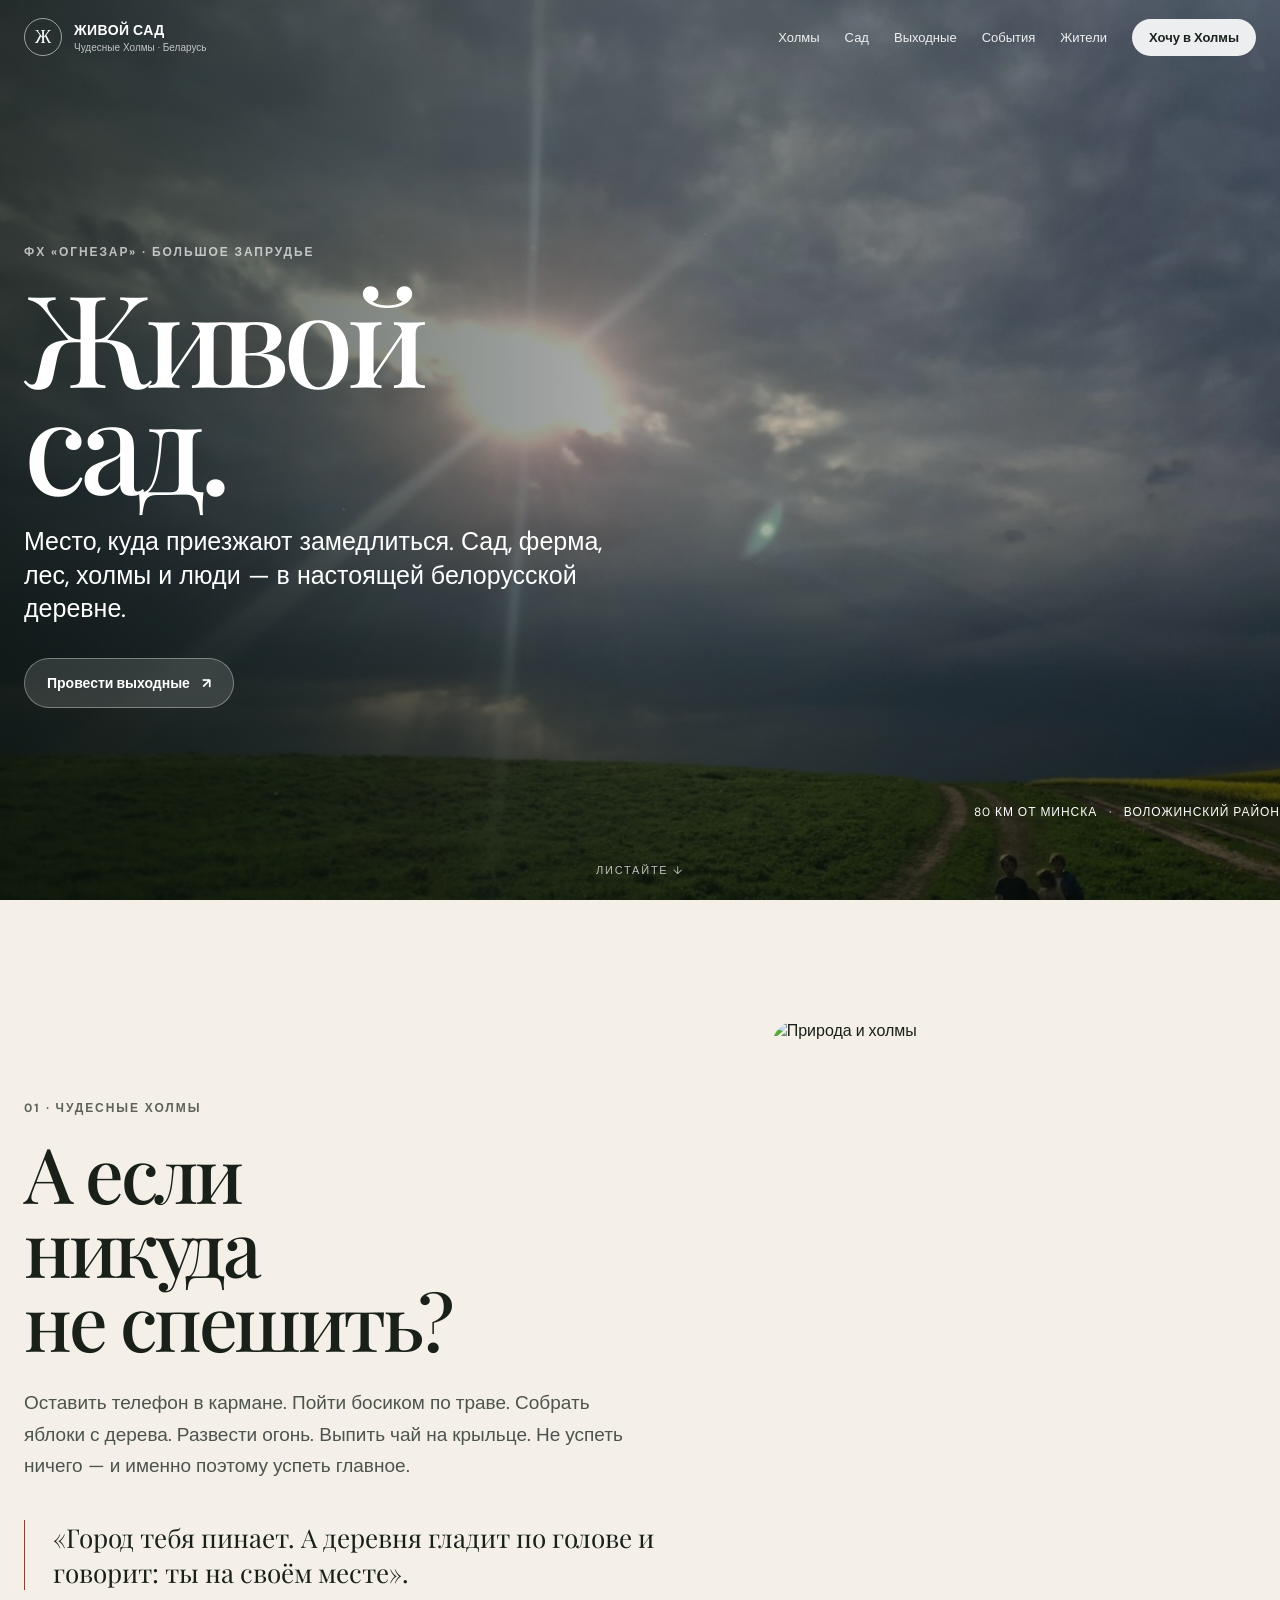
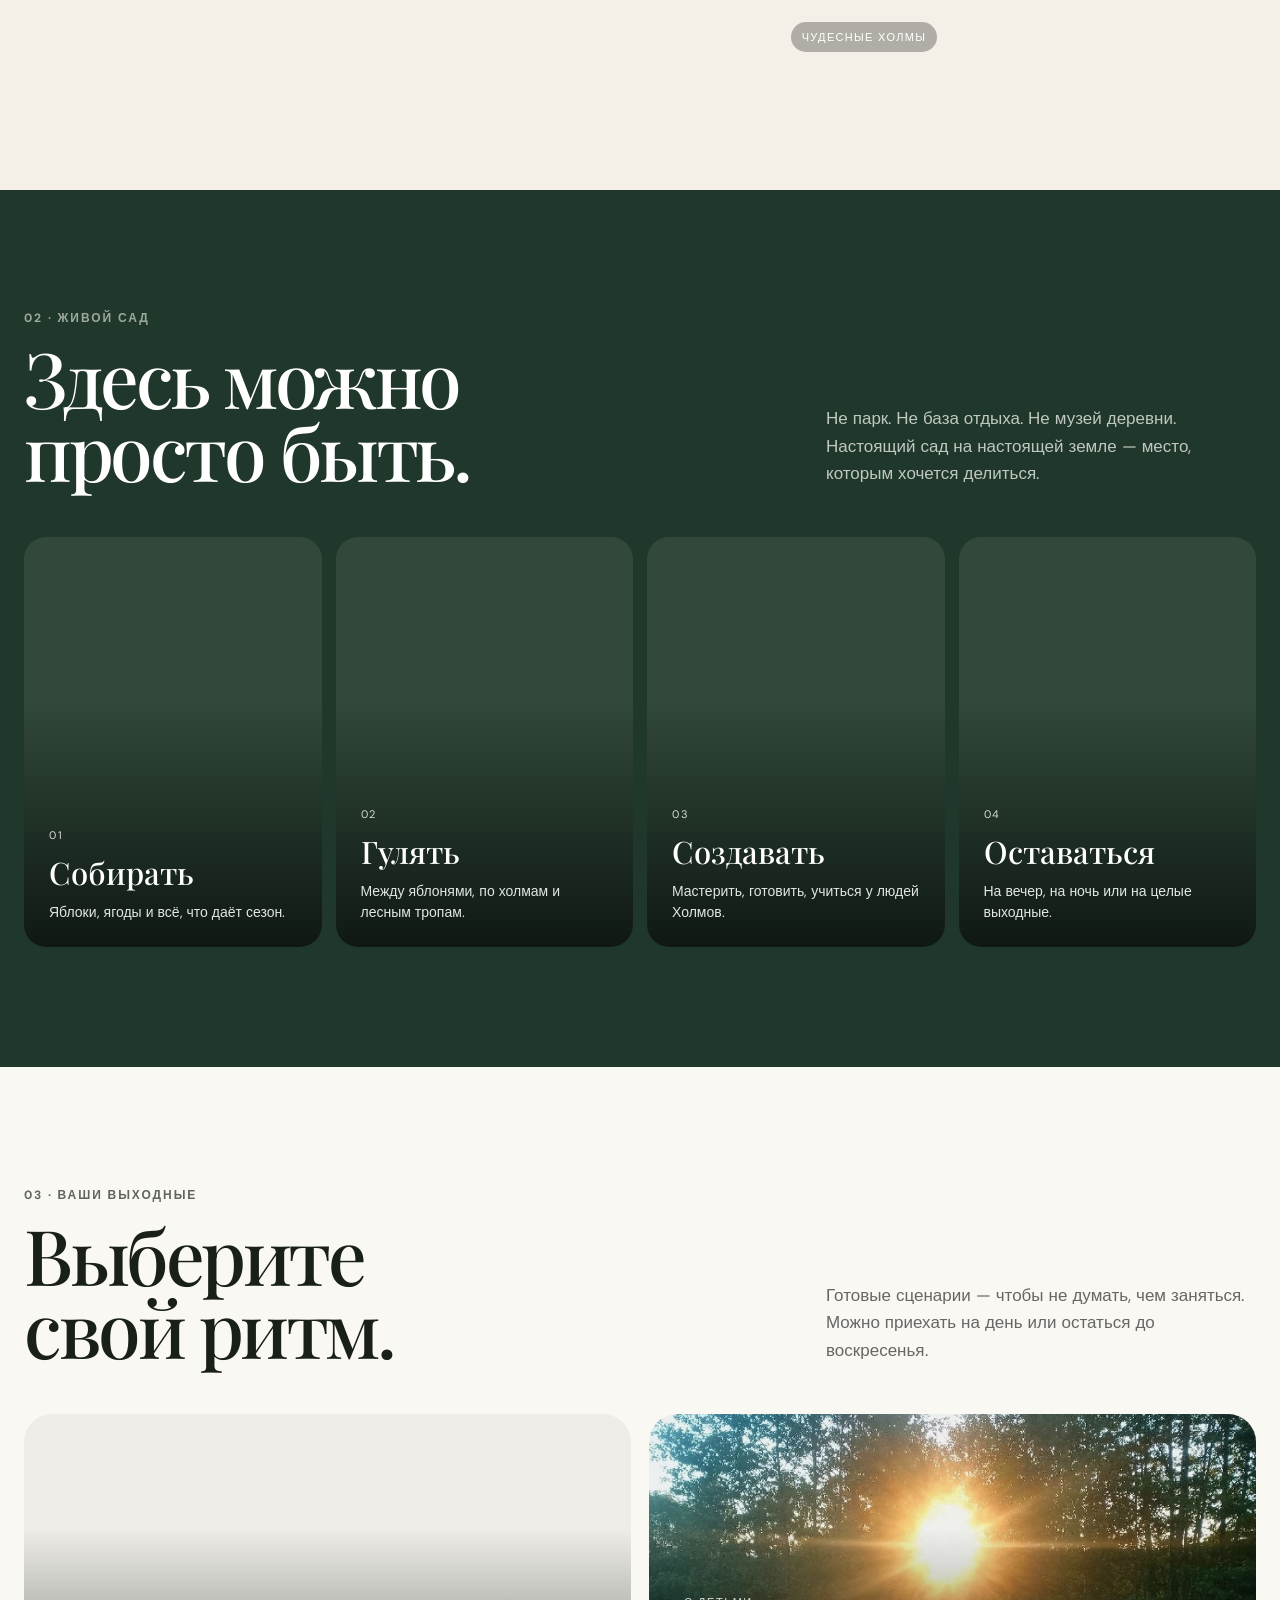
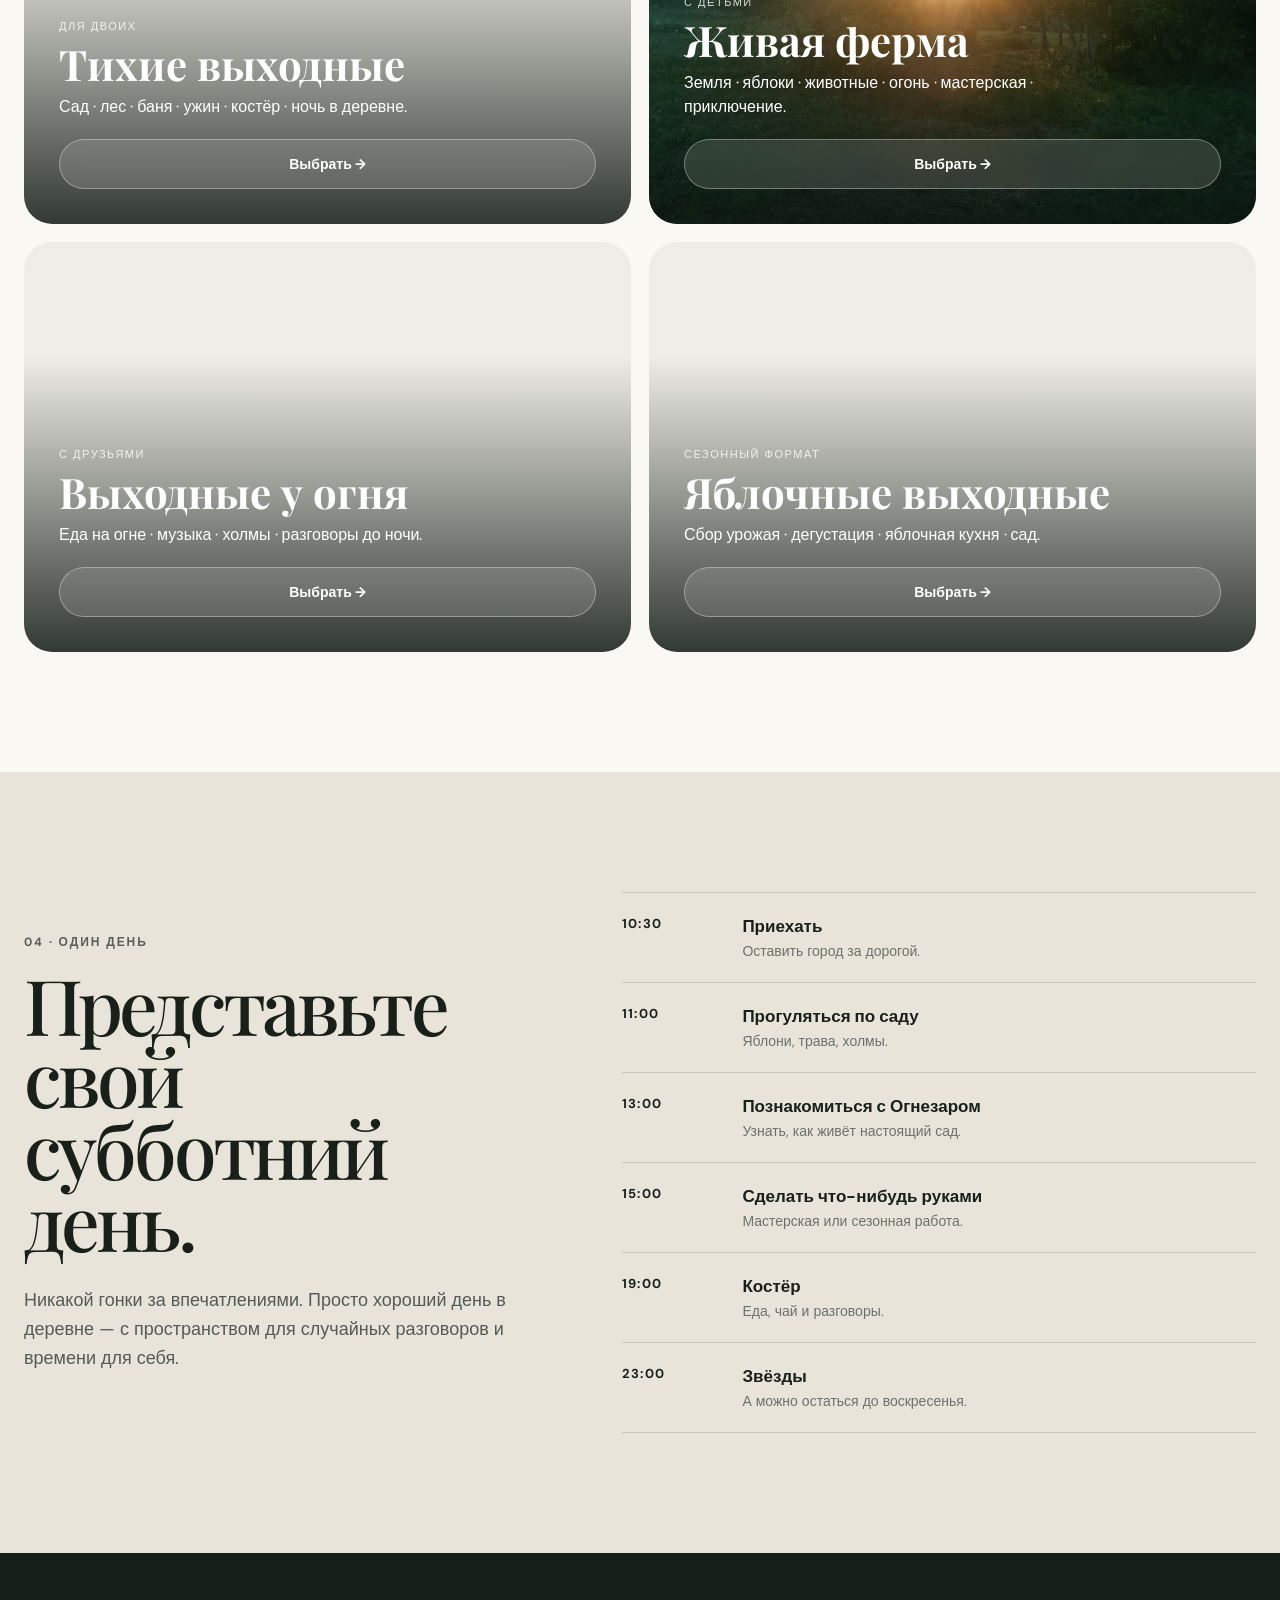
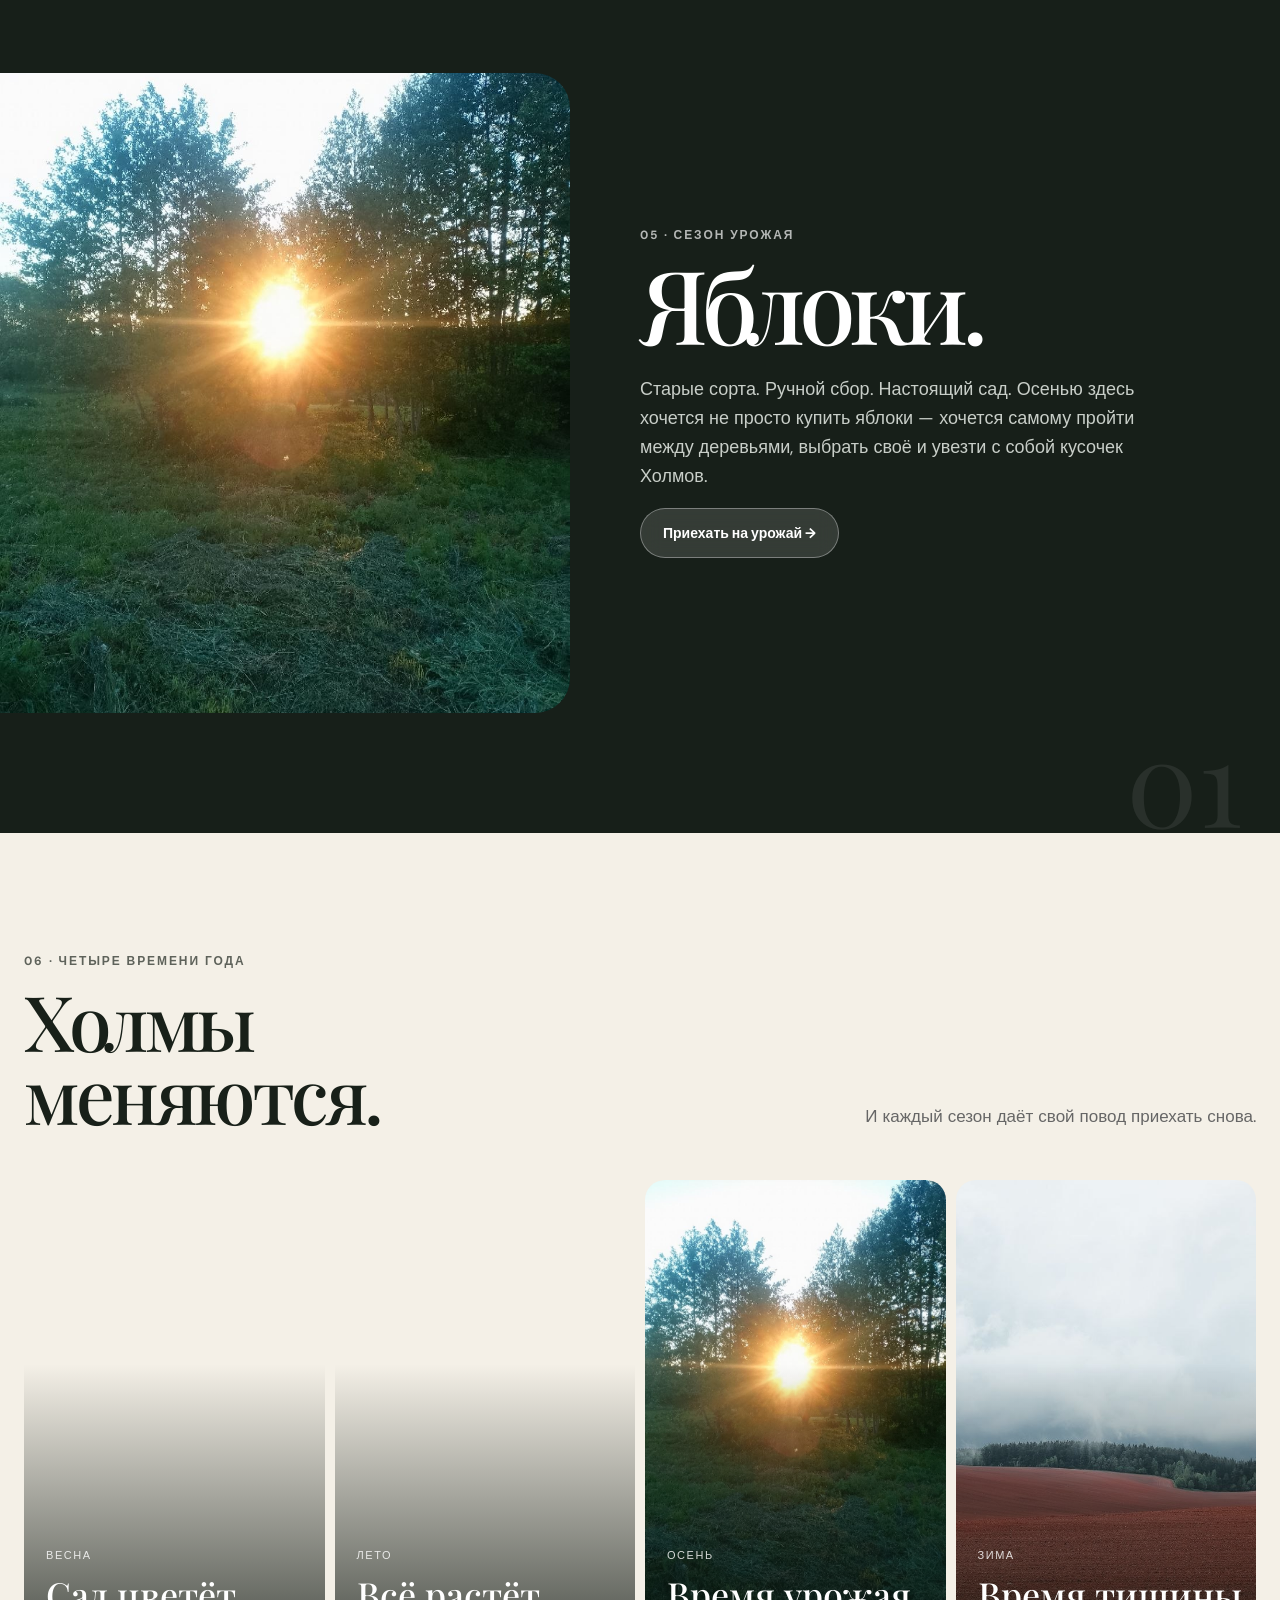
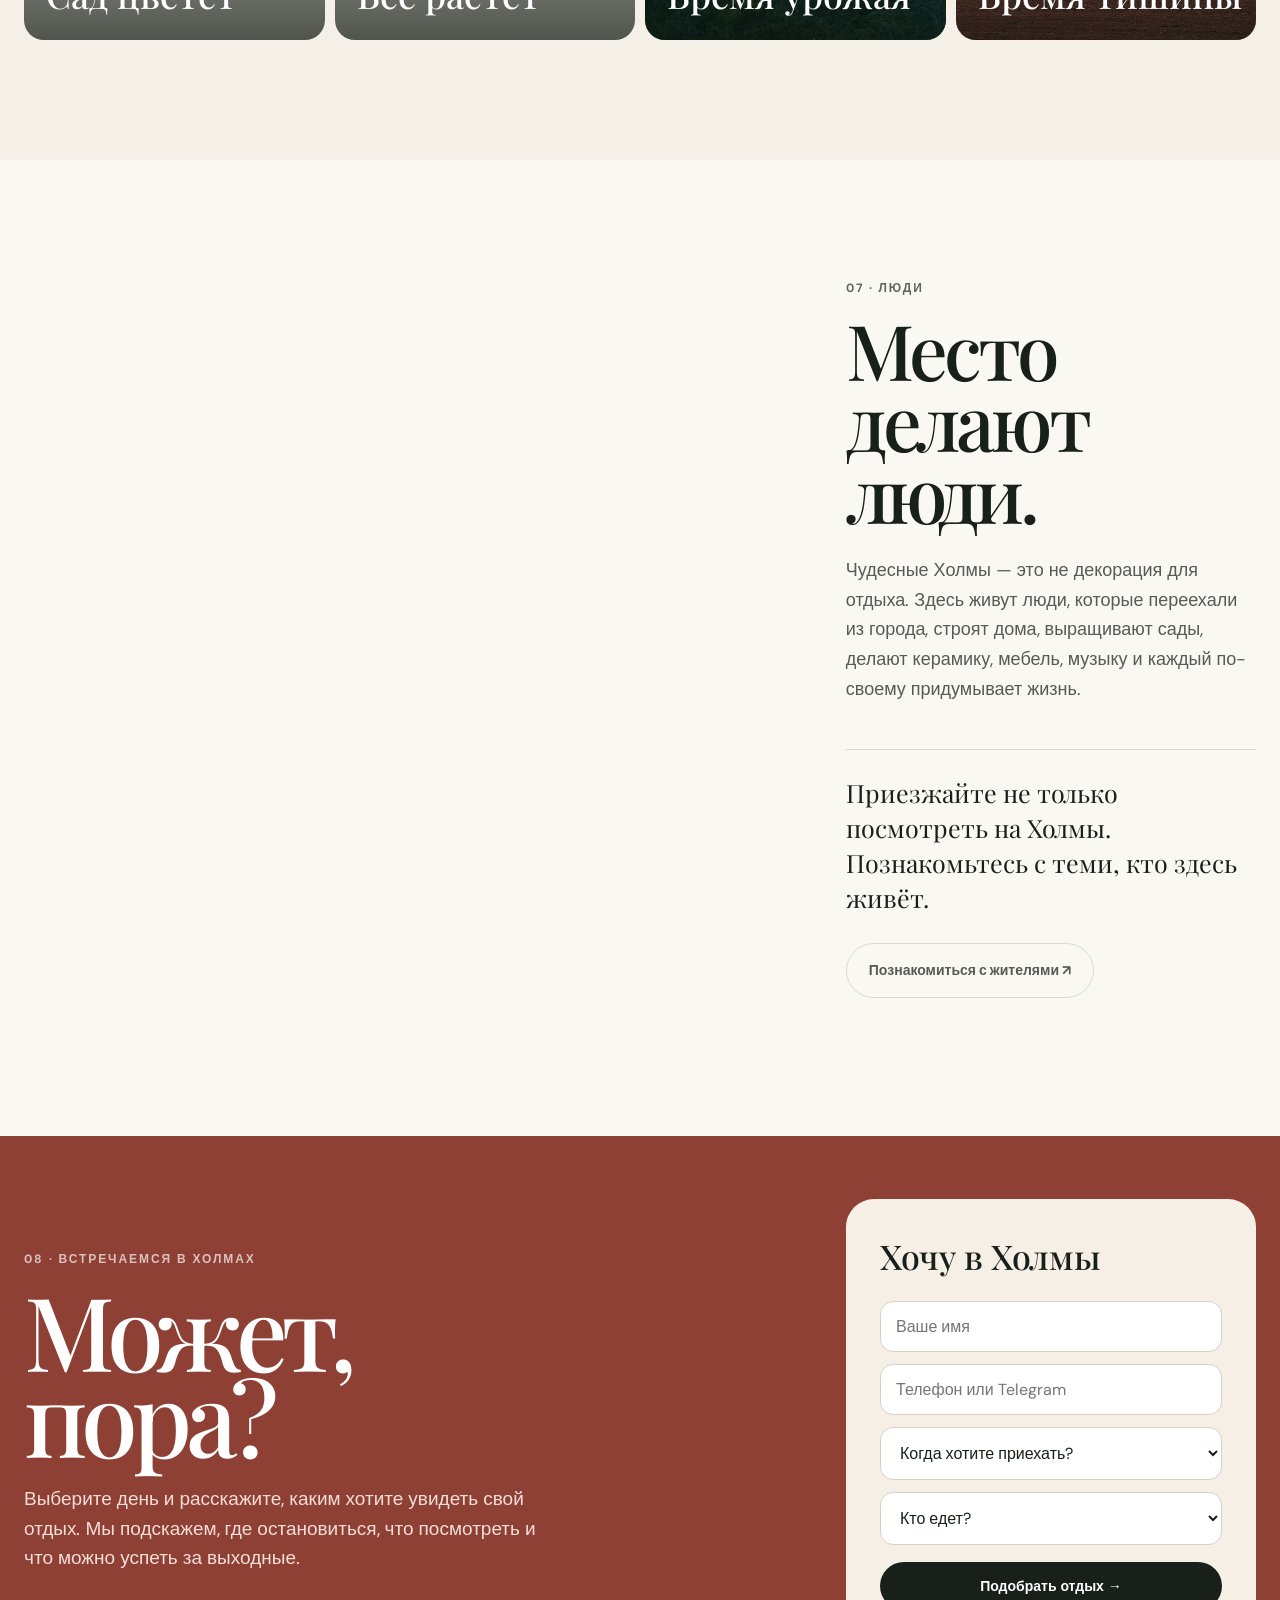
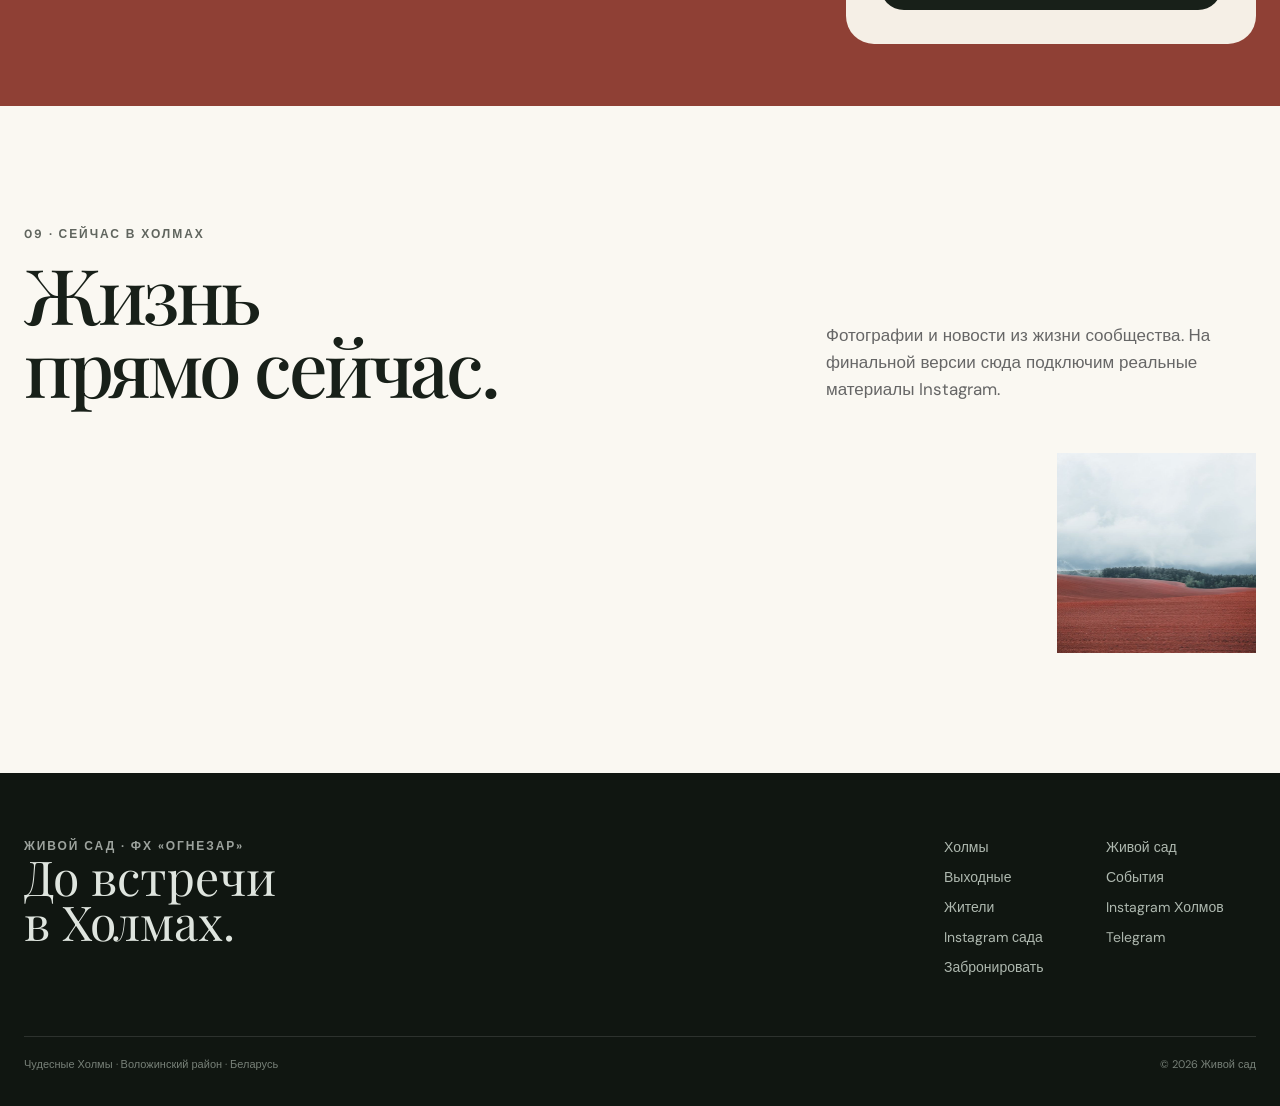
==== commit eae97f1d: "Add files via upload" ====
--- a/index.html
+++ b/index.html
@@ -1,11 +1,396 @@
-<!doctype html><html lang="ru"><head><meta charset="utf-8"><meta name="viewport" content="width=device-width,initial-scale=1"><title>Живой сад — Чудесные Холмы</title><link rel="stylesheet" href="styles.css"></head><body><header class="site-header"><div class="container nav"><a class="brand" href="index.html">ЖИВОЙ САД</a>
-<nav class="navlinks"><a href="pages/holmy.html">Холмы</a><a href="pages/sad.html">Живой сад</a><a href="pages/ognezar.html">Огнезар</a><a href="pages/weekend.html">Выходные</a><a href="pages/people.html">Жители</a><a href="pages/products.html">Продукты</a><a href="pages/contacts.html">Как добраться</a></nav><span class="menu">МЕНЮ</span></div></header><main>
-<section class="hero"><div class="container"><div class="eyebrow">Чудесные Холмы · Беларусь · ФХ «Огнезар»</div><h1>ЖИВОЙ<br>САД</h1><p>Место, куда приезжают замедлиться. Приехать на день. Остаться на выходные. Вернуться к себе.</p><a class="btn" href="pages/weekend.html">Провести выходные</a></div></section>
-<section><div class="container"><div class="kicker">А если никуда не спешить?</div><p class="intro">Уехать из города туда, где слышно ветер в яблонях, вечером зажигают огонь, а утро начинается не с будильника.</p></div></section>
-<section class="dark"><div class="container"><div class="kicker">Живой сад</div><div class="grid"><div class="feature" style="background-image:url('img/sad.jpg')"><div><h3>Здесь можно просто быть.</h3><p>Сад, земля, старые яблони, сезонные работы и пространство для тихого отдыха.</p></div></div><div class="feature" style="background-image:url('img/landscape.jpg')"><div><h3>Чудесные Холмы</h3><p>Место с характером, людьми и своей историей.</p></div></div></div></div></section>
-<section><div class="container"><div class="kicker">Выберите свой ритм</div><h2 style="font-size:58px;margin-top:0">Какими будут ваши выходные?</h2><div class="cards">
-<a class="card" href="pages/weekend.html"><span class="number">01</span><h3>Тихие</h3><p>Два дня без спешки, прогулки и сад.</p></a><a class="card" href="pages/weekend.html"><span class="number">02</span><h3>У огня</h3><p>Компания, костёр, еда и вечер под открытым небом.</p></a><a class="card" href="pages/weekend.html"><span class="number">03</span><h3>Яблочные</h3><p>Сезон сада, сбор урожая и продукты из Холмов.</p></a><a class="card" href="pages/weekend.html"><span class="number">04</span><h3>С детьми</h3><p>Настоящая деревня вместо экрана.</p></a></div></div></section>
-<section class="dark"><div class="container"><div class="kicker">Один день в Холмах</div><div class="timeline"><b>09:00</b><div><h3>Проснуться</h3><p>Тишина, чай, завтрак и первый выход в сад.</p></div></div><div class="timeline"><b>12:00</b><div><h3>Исследовать</h3><p>Прогулка, ферма, мастерская или маршрут по окрестностям.</p></div></div><div class="timeline"><b>17:00</b><div><h3>Собираться вместе</h3><p>Еда, разговоры, музыка и огонь.</p></div></div><div class="timeline"><b>22:00</b><div><h3>Остаться</h3><p>Небо над Холмами и ощущение, что выходные только начались.</p></div></div></div></section>
-<section><div class="container"><div class="kicker">Люди и жизнь Холмов</div><div class="seasons"><div class="season" style="background-image:url('https://holmy.by/assets/img/legacy/community/community-01.jpg')"><h3>Люди</h3></div><div class="season" style="background-image:url('https://holmy.by/assets/img/legacy/craft/craft-02.jpg')"><h3>Мастерские</h3></div><div class="season" style="background-image:url('https://holmy.by/assets/img/legacy/craft/craft-03.jpg')"><h3>Делаем вместе</h3></div><div class="season" style="background-image:url('https://holmy.by/assets/img/legacy/community/community-02.jpg')"><h3>Общие вечера</h3></div></div><p class="small" style="margin-top:18px">Фотографии взяты из открытой галереи holmy.by для предварительного макета. Перед публикацией стоит подтвердить право повторного использования.</p></div></section>
-<section class="booking"><div class="container"><div class="kicker">Поехали?</div><h2 style="font-size:60px;margin:0 0 20px">Может, пора в Холмы?</h2><p>Оставьте заявку — подберём формат отдыха под вашу компанию и сезон.</p><form class="form" onsubmit="event.preventDefault();alert('Демо-форма. На следующем этапе подключим отправку.');"><input placeholder="Ваше имя"><input placeholder="Телефон / Telegram"><textarea placeholder="Когда хотите приехать и кто будет?"></textarea><button class="btn fill">Подобрать отдых</button></form></div></section>
-</main><footer class="site-footer"><div class="container footergrid"><div><div class="brand">ЖИВОЙ САД</div><p>Чудесные Холмы · Беларусь<br>ФХ «Огнезар»</p></div><div><b>Навигация</b><p class="small"><a href="pages/holmy.html">Холмы</a><br><a href="pages/sad.html">Живой сад</a><br><a href="pages/weekend.html">Выходные</a><br><a href="pages/people.html">Жители</a></p></div><div><b>Связь</b><p class="small"><a href="https://www.instagram.com/zhyvy.sad/">Instagram Живого сада</a><br><a href="https://www.instagram.com/chudesnye.holmy/">Instagram Холмов</a></p></div></div></footer></body></html>+<!DOCTYPE html>
+<html lang="ru">
+<head>
+  <meta charset="UTF-8">
+  <meta name="viewport" content="width=device-width, initial-scale=1.0">
+  <title>Живой сад — Чудесные Холмы</title>
+  <meta name="description" content="Живой сад в Чудесных Холмах. ФХ «Огнезар». Экоотдых, сад, ферма, выходные, события и жизнь белорусской деревни.">
+  <link rel="preconnect" href="https://fonts.googleapis.com">
+  <link rel="preconnect" href="https://fonts.gstatic.com" crossorigin>
+  <link href="https://fonts.googleapis.com/css2?family=DM+Sans:wght@400;500;600;700&family=Manrope:wght@400;500;600;700&family=Playfair+Display:wght@500;600&display=swap" rel="stylesheet">
+  <style>
+    :root{
+      --cream:#f4f0e7;
+      --paper:#faf8f2;
+      --ink:#182019;
+      --green:#20372b;
+      --green2:#2e4b39;
+      --red:#8f4035;
+      --muted:#74766f;
+      --line:rgba(24,32,25,.14);
+      --white:#fffdf8;
+      --radius:28px;
+    }
+    *{box-sizing:border-box}
+    html{scroll-behavior:smooth}
+    body{margin:0;background:var(--paper);color:var(--ink);font-family:"DM Sans",Arial,sans-serif}
+    a{color:inherit;text-decoration:none}
+    img{display:block;width:100%;height:100%;object-fit:cover}
+    .container{width:min(1240px,calc(100% - 48px));margin:auto}
+    .eyebrow{font-size:12px;letter-spacing:.16em;text-transform:uppercase;font-weight:700;opacity:.68}
+    .serif{font-family:"Playfair Display",Georgia,serif}
+    .btn{display:inline-flex;align-items:center;justify-content:center;gap:12px;padding:15px 22px;border-radius:999px;border:1px solid transparent;font-weight:700;font-size:14px;transition:.25s}
+    .btn-dark{background:var(--ink);color:#fff}
+    .btn-dark:hover{transform:translateY(-2px);background:#0f1511}
+    .btn-light{background:rgba(255,255,255,.13);border-color:rgba(255,255,255,.35);color:#fff;backdrop-filter:blur(10px)}
+    .btn-light:hover{background:#fff;color:var(--ink)}
+    .btn-outline{border-color:var(--line)}
+    .btn-outline:hover{background:var(--ink);color:#fff}
+
+    header{position:fixed;z-index:20;top:0;left:0;right:0;color:#fff;padding:18px 0;transition:.3s}
+    header.scrolled{background:rgba(24,32,25,.94);backdrop-filter:blur(16px);padding:12px 0}
+    .nav{display:flex;align-items:center;justify-content:space-between}
+    .brand{display:flex;align-items:center;gap:12px}
+    .brand-mark{width:38px;height:38px;border:1px solid rgba(255,255,255,.55);border-radius:50%;display:grid;place-items:center;font-family:Georgia,serif;font-size:18px}
+    .brand-title{font-size:14px;font-weight:700;letter-spacing:.03em}
+    .brand-sub{font-size:10px;opacity:.7;margin-top:2px}
+    nav{display:flex;gap:25px;align-items:center;font-size:13px}
+    nav a{opacity:.9}
+    nav a:hover{opacity:1}
+    .nav-cta{padding:10px 17px;border-radius:999px;background:#fff;color:var(--ink);font-weight:700}
+
+    .hero{height:100vh;min-height:680px;position:relative;color:#fff;overflow:hidden;background:#26392e}
+    .hero-bg{position:absolute;inset:0;background-image:linear-gradient(90deg,rgba(9,18,12,.73) 0%,rgba(9,18,12,.36) 47%,rgba(9,18,12,.18) 100%),url("img/hero.jpg");background-size:cover;background-position:center}
+    .hero::after{content:"";position:absolute;inset:0;background:linear-gradient(0deg,rgba(8,15,10,.55),transparent 45%)}
+    .hero-content{position:relative;z-index:2;height:100%;display:flex;align-items:flex-end;padding-bottom:72px}
+    .hero-copy{max-width:780px}
+    .hero h1{font-family:"Playfair Display",Georgia,serif;font-size:clamp(68px,10vw,142px);line-height:.83;font-weight:500;letter-spacing:-.055em;margin:22px 0 30px}
+    .hero p{font-size:clamp(18px,2vw,25px);line-height:1.35;max-width:590px;margin:0 0 32px}
+    .hero-meta{position:absolute;right:0;bottom:80px;z-index:3;display:flex;align-items:center;gap:13px;font-size:12px;letter-spacing:.08em;text-transform:uppercase}
+    .scroll{position:absolute;bottom:23px;left:50%;transform:translateX(-50%);z-index:3;font-size:11px;letter-spacing:.16em;text-transform:uppercase;opacity:.7}
+
+    section{padding:120px 0}
+    .intro{background:var(--cream)}
+    .intro-grid{display:grid;grid-template-columns:1.15fr .85fr;gap:90px;align-items:center}
+    .intro h2{font-size:clamp(45px,6vw,84px);line-height:.96;letter-spacing:-.045em;margin:20px 0 30px;font-weight:500}
+    .intro p{font-size:19px;line-height:1.65;max-width:630px;color:#4d534d}
+    .quote{border-left:1px solid var(--red);padding-left:28px;margin-top:38px;font-family:"Playfair Display",Georgia,serif;font-size:26px;line-height:1.35}
+    .intro-photo{height:650px;border-radius:var(--radius);overflow:hidden;position:relative}
+    .photo-caption{position:absolute;left:20px;bottom:18px;color:#fff;font-size:11px;letter-spacing:.12em;text-transform:uppercase;background:rgba(0,0,0,.28);padding:8px 11px;border-radius:999px;backdrop-filter:blur(8px)}
+
+    .dark{background:var(--green);color:#fff}
+    .dark .eyebrow{color:#d9dfd7}
+    .dark .muted{color:#bec8bf}
+    .section-head{display:flex;justify-content:space-between;gap:30px;align-items:end;margin-bottom:50px}
+    h2.section-title{font-family:"Playfair Display",Georgia,serif;font-size:clamp(46px,6vw,82px);line-height:.95;letter-spacing:-.045em;font-weight:500;margin:15px 0 0}
+    .section-intro{max-width:430px;font-size:17px;line-height:1.6;color:#bfc8c0}
+
+    .experience-grid{display:grid;grid-template-columns:repeat(4,1fr);gap:14px}
+    .experience-card{min-height:410px;border-radius:22px;overflow:hidden;position:relative;background:#31483a}
+    .experience-card::after{content:"";position:absolute;inset:0;background:linear-gradient(0deg,rgba(7,14,9,.82),transparent 60%)}
+    .experience-card:nth-child(1){background-image:url("https://holmy.by/assets/img/legacy/nature/nature-01.jpg");background-size:cover;background-position:center}
+    .experience-card:nth-child(2){background-image:url("https://holmy.by/assets/img/legacy/community/community-02.jpg");background-size:cover;background-position:center}
+    .experience-card:nth-child(3){background-image:url("https://holmy.by/assets/img/legacy/craft/craft-02.jpg");background-size:cover;background-position:center}
+    .experience-card:nth-child(4){background-image:url("https://holmy.by/assets/img/legacy/community/community-01.jpg");background-size:cover;background-position:center}
+    .experience-content{position:absolute;z-index:2;bottom:25px;left:25px;right:25px}
+    .experience-content h3{font-family:"Playfair Display",Georgia,serif;font-size:31px;font-weight:500;margin:9px 0}
+    .experience-content p{margin:0;color:#e1e7e1;line-height:1.45;font-size:14px}
+
+    .weekends{background:var(--paper)}
+    .weekend-grid{display:grid;grid-template-columns:repeat(2,1fr);gap:18px}
+    .weekend-card{min-height:410px;border-radius:var(--radius);padding:35px;display:flex;flex-direction:column;justify-content:flex-end;position:relative;overflow:hidden;color:#fff}
+    .weekend-card::before{content:"";position:absolute;inset:0;background:linear-gradient(0deg,rgba(10,18,12,.83),rgba(10,18,12,.05) 72%)}
+    .weekend-card > *{position:relative;z-index:1}
+    .weekend-card:nth-child(1){background:url("https://holmy.by/assets/img/legacy/nature/nature-01.jpg") center/cover}
+    .weekend-card:nth-child(2){background:url("img/sad.jpg") center/cover}
+    .weekend-card:nth-child(3){background:url("https://holmy.by/assets/img/legacy/community/community-02.jpg") center/cover}
+    .weekend-card:nth-child(4){background:url("https://holmy.by/assets/img/legacy/craft/craft-03.jpg") center/cover}
+    .tag{font-size:11px;text-transform:uppercase;letter-spacing:.14em;opacity:.82}
+    .weekend-card h3{font-family:"Playfair Display",Georgia,serif;font-size:42px;line-height:1;margin:10px 0}
+    .weekend-card p{max-width:430px;margin:0 0 20px;line-height:1.5}
+
+    .day{background:#e8e4da}
+    .day-grid{display:grid;grid-template-columns:.9fr 1.1fr;gap:80px;align-items:center}
+    .day h2{font-family:"Playfair Display",Georgia,serif;font-size:clamp(48px,6vw,80px);font-weight:500;line-height:.94;letter-spacing:-.05em;margin:18px 0 30px}
+    .day p{font-size:18px;line-height:1.6;color:#555a54}
+    .timeline{border-top:1px solid var(--line)}
+    .time-row{display:grid;grid-template-columns:100px 1fr;gap:20px;padding:22px 0;border-bottom:1px solid var(--line)}
+    .time{font-weight:700;font-size:13px;letter-spacing:.08em}
+    .time-row strong{font-size:17px}
+    .time-row span{display:block;color:#6d716b;font-size:14px;margin-top:5px}
+
+    .orchard{background:#171f19;color:#fff;position:relative;overflow:hidden}
+    .orchard-grid{display:grid;grid-template-columns:1fr 1fr;min-height:640px;align-items:center}
+    .orchard-photo{height:640px;margin-right:70px;background:url("img/sad.jpg") center/cover;border-radius:0 35px 35px 0}
+    .orchard-copy{padding:70px 0}
+    .orchard-copy h2{font-family:"Playfair Display",Georgia,serif;font-size:clamp(60px,8vw,112px);line-height:.82;font-weight:500;letter-spacing:-.06em;margin:18px 0 30px}
+    .orchard-copy p{font-size:18px;line-height:1.6;color:#c8cec8;max-width:500px}
+    .orchard-number{font-size:120px;font-family:"Playfair Display",Georgia,serif;color:rgba(255,255,255,.08);position:absolute;right:3%;bottom:-25px}
+
+    .seasons{background:var(--cream)}
+    .season-grid{display:grid;grid-template-columns:repeat(4,1fr);gap:10px}
+    .season{height:460px;position:relative;overflow:hidden;border-radius:20px}
+    .season::after{content:"";position:absolute;inset:0;background:linear-gradient(0deg,rgba(10,18,12,.7),transparent 60%)}
+    .season:nth-child(1){background:url("https://holmy.by/assets/img/legacy/nature/nature-01.jpg") center/cover}
+    .season:nth-child(2){background:url("https://holmy.by/assets/img/legacy/community/community-01.jpg") center/cover}
+    .season:nth-child(3){background:url("img/sad.jpg") center/cover}
+    .season:nth-child(4){background:url("img/landscape.jpg") center/cover}
+    .season-content{position:absolute;z-index:2;bottom:22px;left:22px;color:#fff}
+    .season-content h3{font-family:"Playfair Display",Georgia,serif;font-size:36px;font-weight:500;margin:8px 0 0}
+
+    .people{background:var(--paper)}
+    .people-grid{display:grid;grid-template-columns:1.3fr .7fr;gap:60px;align-items:end}
+    .people-photo{height:620px;border-radius:28px;overflow:hidden;background:url("https://holmy.by/assets/img/people/dmitry-bachishe.jpg") center/cover}
+    .people-copy h2{font-family:"Playfair Display",Georgia,serif;font-size:clamp(50px,6vw,85px);line-height:.93;font-weight:500;letter-spacing:-.05em;margin:18px 0 28px}
+    .people-copy p{font-size:18px;line-height:1.65;color:#565b55}
+    .people-note{margin-top:45px;padding-top:25px;border-top:1px solid var(--line);font-family:"Playfair Display",Georgia,serif;font-size:25px;line-height:1.4}
+
+    .join{padding:0;background:var(--red);color:#fff}
+    .join-inner{min-height:570px;display:flex;align-items:center;justify-content:space-between;gap:50px}
+    .join h2{font-family:"Playfair Display",Georgia,serif;font-size:clamp(58px,8vw,112px);line-height:.84;font-weight:500;letter-spacing:-.06em;margin:20px 0 25px}
+    .join p{font-size:19px;line-height:1.55;max-width:540px;color:#f4ded8}
+    .join-card{background:#f5efe6;color:var(--ink);width:min(410px,100%);padding:34px;border-radius:28px}
+    .join-card h3{font-family:"Playfair Display",Georgia,serif;font-size:34px;font-weight:500;margin:0 0 22px}
+    .form-row{margin-bottom:12px}
+    .form-row input,.form-row select{width:100%;padding:14px 15px;border:1px solid #d8d1c6;background:#fff;border-radius:13px;font:inherit;color:var(--ink)}
+    .join-card .btn{width:100%;margin-top:5px}
+
+    .instagram{background:var(--paper)}
+    .insta-grid{display:grid;grid-template-columns:repeat(6,1fr);gap:7px;margin-top:45px}
+    .insta-tile{aspect-ratio:1;overflow:hidden;position:relative}
+    .insta-tile:nth-child(1){background:url("https://holmy.by/assets/img/legacy/community/community-01.jpg") center/cover}
+    .insta-tile:nth-child(2){background:url("https://holmy.by/assets/img/legacy/nature/nature-01.jpg") center/cover}
+    .insta-tile:nth-child(3){background:url("https://holmy.by/assets/img/legacy/craft/craft-02.jpg") center/cover}
+    .insta-tile:nth-child(4){background:url("https://holmy.by/assets/img/legacy/community/community-02.jpg") center/cover}
+    .insta-tile:nth-child(5){background:url("https://holmy.by/assets/img/legacy/craft/craft-03.jpg") center/cover}
+    .insta-tile:nth-child(6){background:url("img/landscape.jpg") center/cover}
+
+    footer{background:#101611;color:#dfe5df;padding:65px 0 35px}
+    .footer-top{display:flex;justify-content:space-between;gap:40px;padding-bottom:60px}
+    .footer-title{font-family:"Playfair Display",Georgia,serif;font-size:48px;line-height:.95}
+    .footer-links{display:grid;grid-template-columns:repeat(2,150px);gap:12px;font-size:14px;color:#aeb8af}
+    .footer-links a:hover{color:#fff}
+    .footer-bottom{border-top:1px solid rgba(255,255,255,.12);padding-top:20px;display:flex;justify-content:space-between;font-size:11px;color:#778078}
+
+    @media(max-width:900px){
+      nav a:not(.nav-cta){display:none}
+      .container{width:min(100% - 30px,1240px)}
+      section{padding:80px 0}
+      .hero{min-height:680px}
+      .hero-content{padding-bottom:45px}
+      .hero h1{font-size:70px}
+      .hero-meta{display:none}
+      .intro-grid,.day-grid,.orchard-grid,.people-grid{grid-template-columns:1fr;gap:40px}
+      .intro-photo{height:470px}
+      .experience-grid{grid-template-columns:1fr 1fr}
+      .weekend-grid{grid-template-columns:1fr}
+      .orchard-photo{height:430px;margin:0;border-radius:0}
+      .orchard-copy{padding:70px 20px 80px}
+      .season-grid{grid-template-columns:1fr 1fr}
+      .season{height:360px}
+      .people-photo{height:470px}
+      .join-inner{padding:75px 0;display:grid}
+      .insta-grid{grid-template-columns:repeat(3,1fr)}
+    }
+    @media(max-width:560px){
+      .hero h1{font-size:61px}
+      .hero p{font-size:18px}
+      .experience-grid{grid-template-columns:1fr}
+      .experience-card{min-height:300px}
+      .season-grid{grid-template-columns:1fr}
+      .season{height:360px}
+      .section-head{display:block}
+      .section-intro{margin-top:22px}
+      .footer-top,.footer-bottom{display:block}
+      .footer-links{margin-top:30px}
+      .footer-bottom div+div{margin-top:12px}
+    }
+  </style>
+</head>
+<body>
+<header id="header">
+  <div class="container nav">
+    <a class="brand" href="#">
+      <div class="brand-mark">Ж</div>
+      <div><div class="brand-title">ЖИВОЙ САД</div><div class="brand-sub">Чудесные Холмы · Беларусь</div></div>
+    </a>
+    <nav>
+      <a href="#holmy">Холмы</a>
+      <a href="#sad">Сад</a>
+      <a href="#weekends">Выходные</a>
+      <a href="#events">События</a>
+      <a href="people.html">Жители</a>
+      <a class="nav-cta" href="#booking">Хочу в Холмы</a>
+    </nav>
+  </div>
+</header>
+
+<main>
+  <section class="hero">
+    <div class="hero-bg"></div>
+    <div class="container hero-content">
+      <div class="hero-copy">
+        <div class="eyebrow">ФХ «Огнезар» · Большое Запрудье</div>
+        <h1>Живой<br>сад.</h1>
+        <p>Место, куда приезжают замедлиться. Сад, ферма, лес, холмы и люди — в настоящей белорусской деревне.</p>
+        <a class="btn btn-light" href="#weekends">Провести выходные <span>↗</span></a>
+      </div>
+    </div>
+    <div class="hero-meta">80 км от Минска&nbsp;&nbsp; · &nbsp;&nbsp;Воложинский район</div>
+    <div class="scroll">Листайте ↓</div>
+  </section>
+
+  <section class="intro" id="holmy">
+    <div class="container intro-grid">
+      <div>
+        <div class="eyebrow">01 · Чудесные Холмы</div>
+        <h2 class="serif">А если<br>никуда<br>не спешить?</h2>
+        <p>Оставить телефон в кармане. Пойти босиком по траве. Собрать яблоки с дерева. Развести огонь. Выпить чай на крыльце. Не успеть ничего — и именно поэтому успеть главное.</p>
+        <div class="quote">«Город тебя пинает. А деревня гладит по голове и говорит: ты на своём месте».</div>
+      </div>
+      <div class="intro-photo">
+        <img src="https://holmy.by/assets/img/legacy/community/community-01.jpg" alt="Природа и холмы">
+        <div class="photo-caption">Чудесные Холмы</div>
+      </div>
+    </div>
+  </section>
+
+  <section class="dark" id="sad">
+    <div class="container">
+      <div class="section-head">
+        <div><div class="eyebrow">02 · Живой сад</div><h2 class="section-title">Здесь можно<br>просто быть.</h2></div>
+        <div class="section-intro">Не парк. Не база отдыха. Не музей деревни. Настоящий сад на настоящей земле — место, которым хочется делиться.</div>
+      </div>
+      <div class="experience-grid">
+        <article class="experience-card"><div class="experience-content"><div class="tag">01</div><h3>Собирать</h3><p>Яблоки, ягоды и всё, что даёт сезон.</p></div></article>
+        <article class="experience-card"><div class="experience-content"><div class="tag">02</div><h3>Гулять</h3><p>Между яблонями, по холмам и лесным тропам.</p></div></article>
+        <article class="experience-card"><div class="experience-content"><div class="tag">03</div><h3>Создавать</h3><p>Мастерить, готовить, учиться у людей Холмов.</p></div></article>
+        <article class="experience-card"><div class="experience-content"><div class="tag">04</div><h3>Оставаться</h3><p>На вечер, на ночь или на целые выходные.</p></div></article>
+      </div>
+    </div>
+  </section>
+
+  <section class="weekends" id="weekends">
+    <div class="container">
+      <div class="section-head">
+        <div><div class="eyebrow">03 · Ваши выходные</div><h2 class="section-title">Выберите<br>свой ритм.</h2></div>
+        <div class="section-intro" style="color:#666">Готовые сценарии — чтобы не думать, чем заняться. Можно приехать на день или остаться до воскресенья.</div>
+      </div>
+      <div class="weekend-grid">
+        <article class="weekend-card"><div class="tag">Для двоих</div><h3>Тихие выходные</h3><p>Сад · лес · баня · ужин · костёр · ночь в деревне.</p><a class="btn btn-light" href="#booking">Выбрать →</a></article>
+        <article class="weekend-card"><div class="tag">С детьми</div><h3>Живая ферма</h3><p>Земля · яблоки · животные · огонь · мастерская · приключение.</p><a class="btn btn-light" href="#booking">Выбрать →</a></article>
+        <article class="weekend-card"><div class="tag">С друзьями</div><h3>Выходные у огня</h3><p>Еда на огне · музыка · холмы · разговоры до ночи.</p><a class="btn btn-light" href="#booking">Выбрать →</a></article>
+        <article class="weekend-card"><div class="tag">Сезонный формат</div><h3>Яблочные выходные</h3><p>Сбор урожая · дегустация · яблочная кухня · сад.</p><a class="btn btn-light" href="#booking">Выбрать →</a></article>
+      </div>
+    </div>
+  </section>
+
+  <section class="day" id="events">
+    <div class="container day-grid">
+      <div>
+        <div class="eyebrow">04 · Один день</div>
+        <h2>Представьте свой субботний день.</h2>
+        <p>Никакой гонки за впечатлениями. Просто хороший день в деревне — с пространством для случайных разговоров и времени для себя.</p>
+      </div>
+      <div class="timeline">
+        <div class="time-row"><div class="time">10:30</div><div><strong>Приехать</strong><span>Оставить город за дорогой.</span></div></div>
+        <div class="time-row"><div class="time">11:00</div><div><strong>Прогуляться по саду</strong><span>Яблони, трава, холмы.</span></div></div>
+        <div class="time-row"><div class="time">13:00</div><div><strong>Познакомиться с Огнезаром</strong><span>Узнать, как живёт настоящий сад.</span></div></div>
+        <div class="time-row"><div class="time">15:00</div><div><strong>Сделать что-нибудь руками</strong><span>Мастерская или сезонная работа.</span></div></div>
+        <div class="time-row"><div class="time">19:00</div><div><strong>Костёр</strong><span>Еда, чай и разговоры.</span></div></div>
+        <div class="time-row"><div class="time">23:00</div><div><strong>Звёзды</strong><span>А можно остаться до воскресенья.</span></div></div>
+      </div>
+    </div>
+  </section>
+
+  <section class="orchard">
+    <div class="orchard-grid">
+      <div class="orchard-photo"></div>
+      <div class="orchard-copy">
+        <div class="eyebrow">05 · Сезон урожая</div>
+        <h2>Яблоки.</h2>
+        <p>Старые сорта. Ручной сбор. Настоящий сад. Осенью здесь хочется не просто купить яблоки — хочется самому пройти между деревьями, выбрать своё и увезти с собой кусочек Холмов.</p>
+        <a class="btn btn-light" href="#booking">Приехать на урожай →</a>
+      </div>
+    </div>
+    <div class="orchard-number">01</div>
+  </section>
+
+  <section class="seasons">
+    <div class="container">
+      <div class="section-head">
+        <div><div class="eyebrow">06 · Четыре времени года</div><h2 class="section-title">Холмы<br>меняются.</h2></div>
+        <div class="section-intro" style="color:#666">И каждый сезон даёт свой повод приехать снова.</div>
+      </div>
+      <div class="season-grid">
+        <div class="season"><div class="season-content"><div class="tag">Весна</div><h3>Сад цветёт</h3></div></div>
+        <div class="season"><div class="season-content"><div class="tag">Лето</div><h3>Всё растёт</h3></div></div>
+        <div class="season"><div class="season-content"><div class="tag">Осень</div><h3>Время урожая</h3></div></div>
+        <div class="season"><div class="season-content"><div class="tag">Зима</div><h3>Время тишины</h3></div></div>
+      </div>
+    </div>
+  </section>
+
+  <section class="people">
+    <div class="container people-grid">
+      <div class="people-photo"></div>
+      <div class="people-copy">
+        <div class="eyebrow">07 · Люди</div>
+        <h2>Место<br>делают<br>люди.</h2>
+        <p>Чудесные Холмы — это не декорация для отдыха. Здесь живут люди, которые переехали из города, строят дома, выращивают сады, делают керамику, мебель, музыку и каждый по-своему придумывает жизнь.</p>
+        <div class="people-note">Приезжайте не только посмотреть на Холмы. Познакомьтесь с теми, кто здесь живёт.</div><p style="margin-top:28px"><a class="btn btn-outline" href="people.html">Познакомиться с жителями ↗</a></p>
+      </div>
+    </div>
+  </section>
+
+  <section class="join" id="booking">
+    <div class="container join-inner">
+      <div>
+        <div class="eyebrow">08 · Встречаемся в Холмах</div>
+        <h2>Может,<br>пора?</h2>
+        <p>Выберите день и расскажите, каким хотите увидеть свой отдых. Мы подскажем, где остановиться, что посмотреть и что можно успеть за выходные.</p>
+      </div>
+      <form class="join-card" onsubmit="event.preventDefault(); alert('Спасибо! Это демонстрационная форма. Здесь подключим Telegram / почту / CRM.');">
+        <h3>Хочу в Холмы</h3>
+        <div class="form-row"><input required placeholder="Ваше имя"></div>
+        <div class="form-row"><input required type="tel" placeholder="Телефон или Telegram"></div>
+        <div class="form-row"><select><option>Когда хотите приехать?</option><option>На день</option><option>На выходные</option><option>На несколько дней</option></select></div>
+        <div class="form-row"><select><option>Кто едет?</option><option>Двое</option><option>Семья с детьми</option><option>Друзья</option><option>Компания</option></select></div>
+        <button class="btn btn-dark" type="submit">Подобрать отдых →</button>
+      </form>
+    </div>
+  </section>
+
+  <section class="instagram">
+    <div class="container">
+      <div class="section-head">
+        <div><div class="eyebrow">09 · Сейчас в Холмах</div><h2 class="section-title">Жизнь<br>прямо сейчас.</h2></div>
+        <div class="section-intro" style="color:#666">Фотографии и новости из жизни сообщества. На финальной версии сюда подключим реальные материалы Instagram.</div>
+      </div>
+      <div class="insta-grid">
+        <a class="insta-tile" href="https://www.instagram.com/chudesnye.holmy/" target="_blank" aria-label="Чудесные Холмы"></a>
+        <a class="insta-tile" href="https://www.instagram.com/chudesnye.holmy/" target="_blank"></a>
+        <a class="insta-tile" href="https://www.instagram.com/zhyvy.sad/" target="_blank"></a>
+        <a class="insta-tile" href="https://www.instagram.com/zhyvy.sad/" target="_blank"></a>
+        <a class="insta-tile" href="https://www.instagram.com/chudesnye.holmy/" target="_blank"></a>
+        <a class="insta-tile" href="https://www.instagram.com/chudesnye.holmy/" target="_blank"></a>
+      </div>
+    </div>
+  </section>
+</main>
+
+<footer>
+  <div class="container">
+    <div class="footer-top">
+      <div>
+        <div class="eyebrow">Живой сад · ФХ «Огнезар»</div>
+        <div class="footer-title serif">До встречи<br>в Холмах.</div>
+      </div>
+      <div class="footer-links">
+        <a href="#holmy">Холмы</a><a href="#sad">Живой сад</a>
+        <a href="#weekends">Выходные</a><a href="#events">События</a><a href="people.html">Жители</a>
+        <a href="https://www.instagram.com/chudesnye.holmy/" target="_blank">Instagram Холмов</a>
+        <a href="https://www.instagram.com/zhyvy.sad/" target="_blank">Instagram сада</a>
+        <a href="https://t.me/izobilieholmov" target="_blank">Telegram</a><a href="#booking">Забронировать</a>
+      </div>
+    </div>
+    <div class="footer-bottom"><div>Чудесные Холмы · Воложинский район · Беларусь</div><div>© 2026 Живой сад</div></div>
+  </div>
+</footer>
+
+<script>
+  const header=document.getElementById('header');
+  window.addEventListener('scroll',()=>header.classList.toggle('scrolled',window.scrollY>40));
+</script>
+</body>
+</html>
